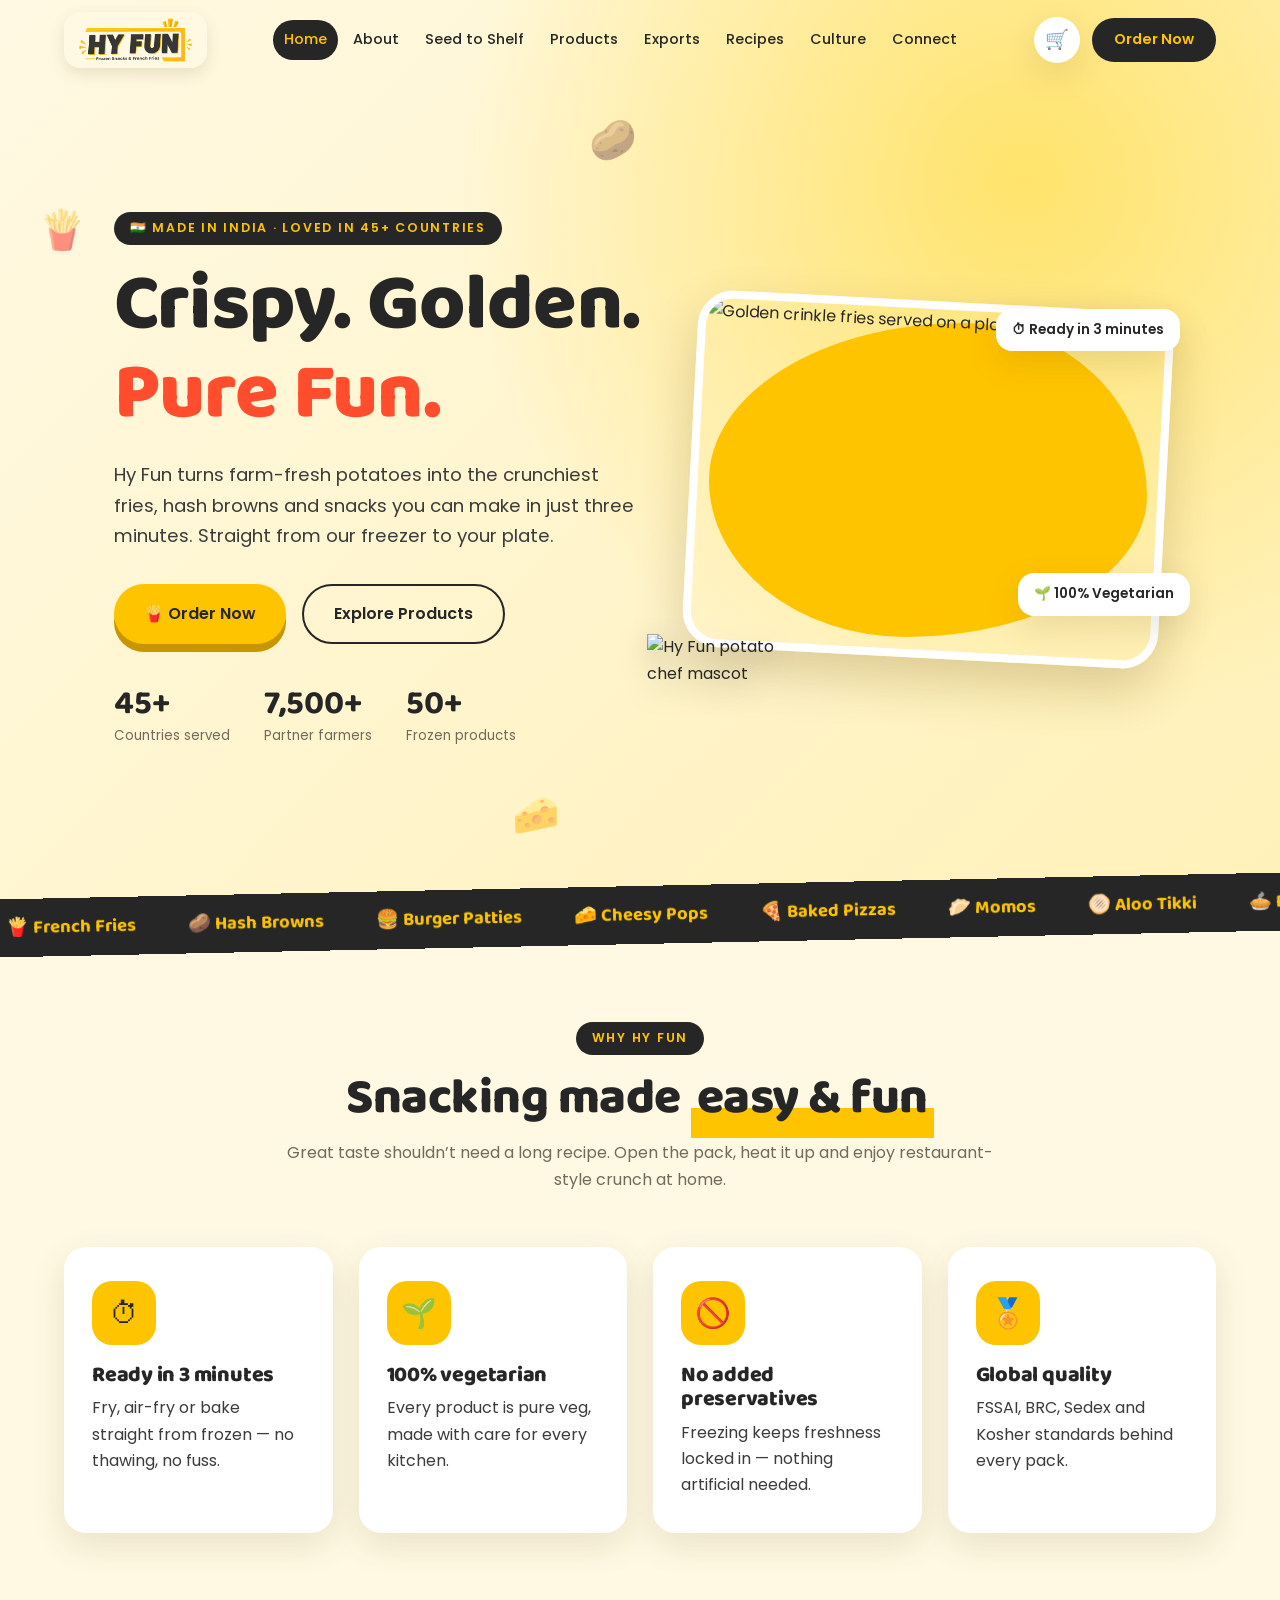
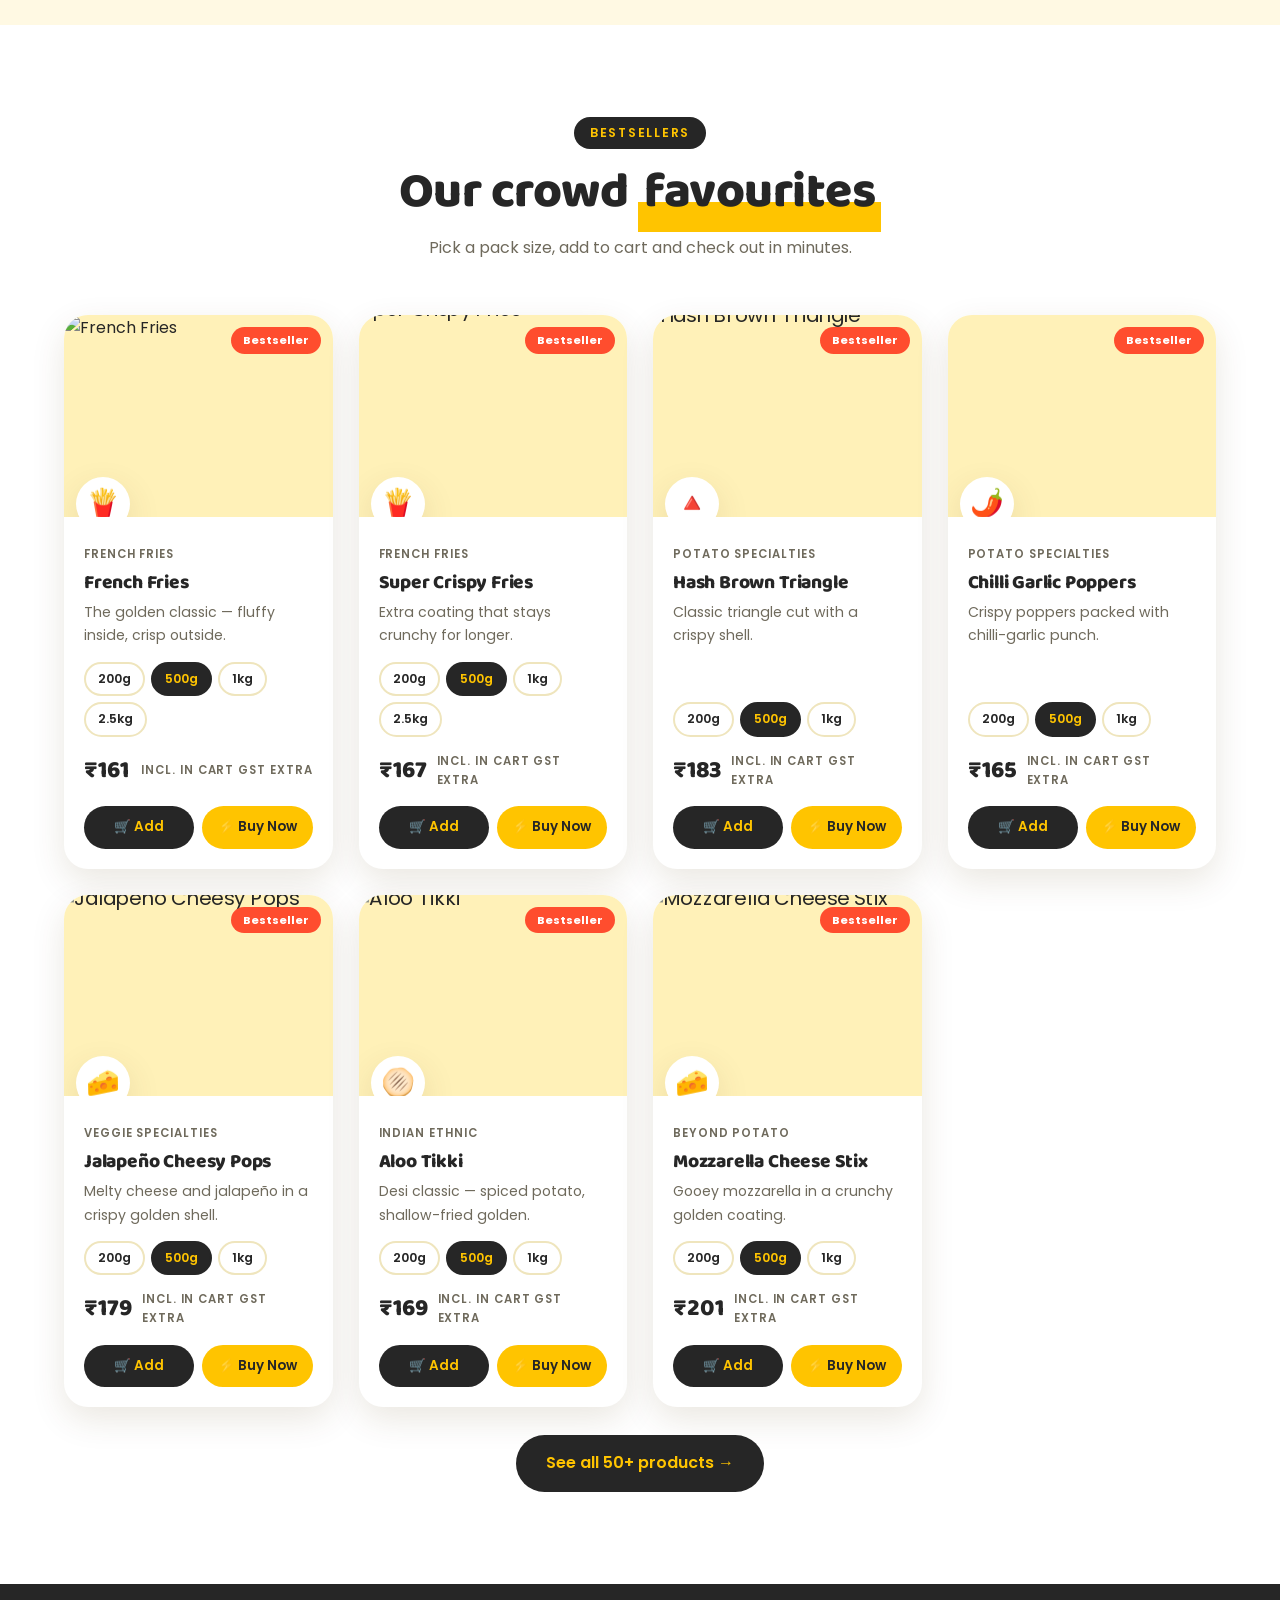
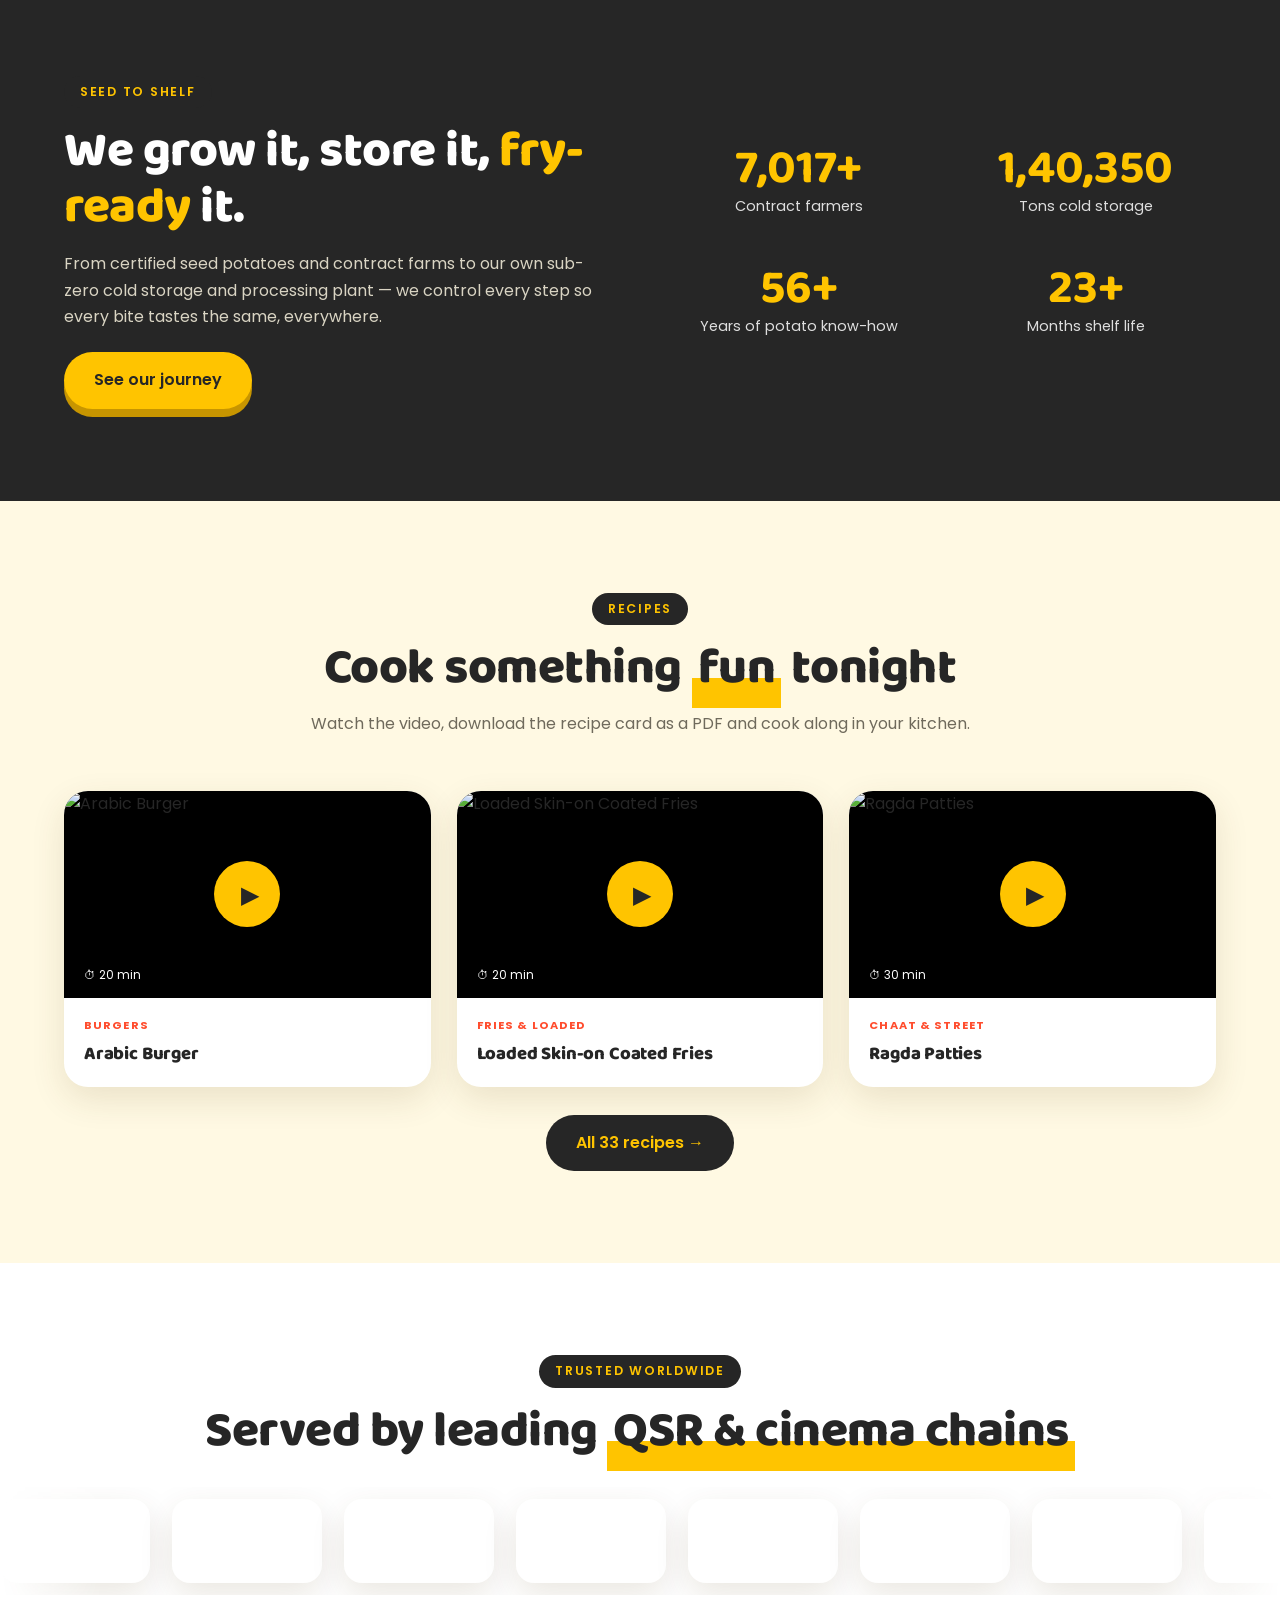
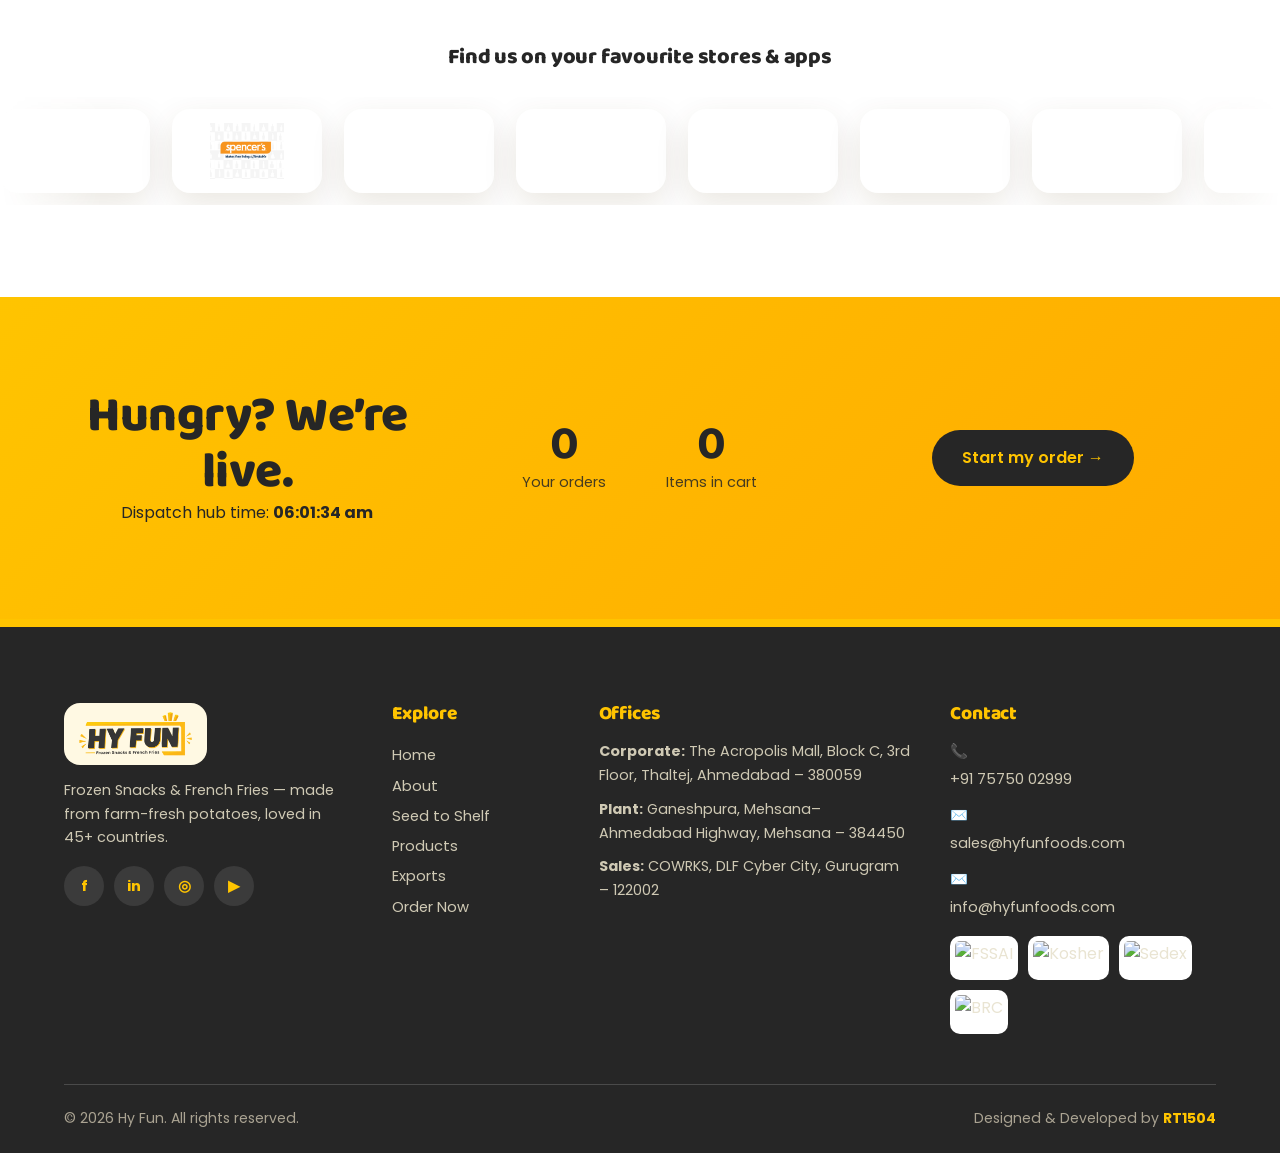
==== index.html @ 89502068 "V.2.2 commit" ====
<!DOCTYPE html>
<html lang="en">
<head>
<meta charset="UTF-8">
<meta name="viewport" content="width=device-width, initial-scale=1.0">
<title>Home | Hy Fun – Frozen Snacks &amp; French Fries</title>
<meta name="description" content="Hy Fun makes crispy French fries, hash browns, patties and frozen snacks from farm-fresh potatoes — loved in 45+ countries.">
<meta name="theme-color" content="#FFC400">
<link rel="icon" type="image/png" href="assets/image/favicon.png">
<link rel="stylesheet" href="css/style.css">

</head>
<body class="loading">

<!-- Page loader (logo in centre) -->
<div id="loader" aria-label="Loading"><span class="ld-fry" style="left:8%;animation-delay:0s">🍟</span><span class="ld-fry" style="left:24%;animation-delay:0.7s">🥔</span><span class="ld-fry" style="left:41%;animation-delay:1.3s">🍟</span><span class="ld-fry" style="left:63%;animation-delay:0.3s">🥔</span><span class="ld-fry" style="left:80%;animation-delay:1s">🍟</span><span class="ld-fry" style="left:92%;animation-delay:1.7s">🥔</span><div class="ld-ring"></div><img class="ld-logo" src="assets/image/logo.png" alt="Hy Fun"><div class="ld-bar"><i></i></div><div class="ld-txt">Heating up the fryer…</div></div>
<div id="progress"></div>

<div id="site-header"></div>


<section class="hero"><span class="floaty" style="left:3%;top:22%">🍟</span><span class="floaty" style="left:46%;top:12%;animation-delay:-3s">🥔</span><span class="floaty" style="left:40%;bottom:6%;animation-delay:-5s">🧀</span>
<div class="wrap hero-grid"><div>
<span class="eyebrow">🇮🇳 Made in India · Loved in 45+ countries</span>
<h1>Crispy. Golden.<br><span>Pure Fun.</span></h1>
<p class="lead">Hy Fun turns farm-fresh potatoes into the crunchiest fries, hash browns and snacks you can make in just three minutes. Straight from our freezer to your plate.</p>
<div class="hero-btns"><a href="order.html" class="btn btn-y">🍟 Order Now</a><a href="products.html" class="btn btn-line">Explore Products</a></div>
<div class="hero-stats"><div><b data-count="45" data-suffix="+">0</b><small>Countries served</small></div><div><b data-count="7500" data-suffix="+">0</b><small>Partner farmers</small></div><div><b data-count="50" data-suffix="+">0</b><small>Frozen products</small></div></div></div>
<div class="hero-art"><div class="blob"></div><img class="main" src="assets/image/french_fries.png" alt="Golden crinkle fries served on a plate"><img class="mascot" src="assets/image/hyfun_potatoes.png" alt="Hy Fun potato chef mascot"><div class="chip c1">⏱ Ready in 3 minutes</div><div class="chip c2">🌱 100% Vegetarian</div></div></div></section>

<div class="ticker"><div><span>🍟 French Fries</span><span>🥔 Hash Browns</span><span>🍔 Burger Patties</span><span>🧀 Cheesy Pops</span><span>🍕 Baked Pizzas</span><span>🥟 Momos</span><span>🫓 Aloo Tikki</span><span>🥧 Fruit Pies</span><span>🍟 French Fries</span><span>🥔 Hash Browns</span><span>🍔 Burger Patties</span><span>🧀 Cheesy Pops</span><span>🍕 Baked Pizzas</span><span>🥟 Momos</span><span>🫓 Aloo Tikki</span><span>🥧 Fruit Pies</span></div></div>

<section><div class="wrap"><div class="sec-head reveal"><span class="eyebrow">Why Hy Fun</span><h2>Snacking made <span class="hl">easy &amp; fun</span></h2><p>Great taste shouldn’t need a long recipe. Open the pack, heat it up and enjoy restaurant-style crunch at home.</p></div>
<div class="grid g4"><div class="card reveal d1"><div class="ico">⏱</div><h3>Ready in 3 minutes</h3><p>Fry, air-fry or bake straight from frozen — no thawing, no fuss.</p></div><div class="card reveal d2"><div class="ico">🌱</div><h3>100% vegetarian</h3><p>Every product is pure veg, made with care for every kitchen.</p></div><div class="card reveal d3"><div class="ico">🚫</div><h3>No added preservatives</h3><p>Freezing keeps freshness locked in — nothing artificial needed.</p></div><div class="card reveal d4"><div class="ico">🏅</div><h3>Global quality</h3><p>FSSAI, BRC, Sedex and Kosher standards behind every pack.</p></div></div></div></section>

<section class="bg-w"><div class="wrap"><div class="sec-head reveal"><span class="eyebrow">Bestsellers</span><h2>Our crowd <span class="hl">favourites</span></h2><p>Pick a pack size, add to cart and check out in minutes.</p></div>
<div class="pgrid" id="featured"></div><div class="center mt"><a href="products.html" class="btn btn-dark">See all 50+ products →</a></div></div></section>

<section class="bg-ink"><div class="wrap"><div class="split"><div class="reveal l"><span class="eyebrow">Seed to Shelf</span><h2>We grow it, store it, <span style="color:var(--y)">fry-ready</span> it.</h2><p style="margin:16px 0 22px">From certified seed potatoes and contract farms to our own sub-zero cold storage and processing plant — we control every step so every bite tastes the same, everywhere.</p><a href="seedtoshelf.html" class="btn btn-y">See our journey</a></div>
<div class="grid g2 reveal r"><div class="stat"><b data-count="7500" data-suffix="+">0</b><span>Contract farmers</span></div><div class="stat"><b data-count="150000">0</b><span>Tons cold storage</span></div><div class="stat"><b data-count="60" data-suffix="+">0</b><span>Years of potato know-how</span></div><div class="stat"><b data-count="25" data-suffix="+">0</b><span>Months shelf life</span></div></div></div></div></section>

<section><div class="wrap"><div class="sec-head reveal"><span class="eyebrow">Recipes</span><h2>Cook something <span class="hl">fun</span> tonight</h2><p>Watch the video, download the recipe card as a PDF and cook along in your kitchen.</p></div><div class="vgrid" id="rteaser"></div><div class="center mt"><a href="Recipes.html" class="btn btn-dark">All 33 recipes →</a></div></div></section>

<section class="bg-w"><div class="wrap center"><span class="eyebrow">Trusted worldwide</span><h2>Served by leading <span class="hl">QSR &amp; cinema chains</span></h2></div><div class="marquee mt" id="mq1"></div>
<div class="wrap center" style="margin-top:50px"><h3>Find us on your favourite stores &amp; apps</h3></div><div class="marquee mt" id="mq2"></div></section>

<section class="bg-y"><div class="wrap"><div class="grid g3 center" style="align-items:center"><div><h2>Hungry? We’re live.</h2><p style="color:var(--ink)">Dispatch hub time: <b id="hubClock">--:--</b></p></div><div style="display:flex;gap:40px;justify-content:center"><div class="stat"><b id="liveOrders" style="color:var(--ink)">0</b><span>Your orders</span></div><div class="stat"><b id="liveCart" style="color:var(--ink)">0</b><span>Items in cart</span></div></div><div><a href="order.html" class="btn btn-dark">Start my order →</a></div></div></div></section>


<div id="site-footer"></div>

<script src="js/data.js"></script>
<script src="js/logo.js"></script>
<script src="js/main.js"></script>
<script src="js/shop.js"></script>
<script src="js/home.js"></script>
</body>
</html>
---- css/style.css ----
/* ============================================================
   HY FUN — design system  (yellow • charcoal • tomato • cream)
   ============================================================ */
@import url('https://fonts.googleapis.com/css2?family=Baloo+2:wght@500;600;700;800&family=Poppins:wght@400;500;600;700&display=swap');
:root{--y:#FFC400;--y2:#FFAA00;--ink:#262626;--ink2:#3b3b3b;--cream:#FFF9E3;--cream2:#FFF1B8;--red:#FF4D2E;--green:#1FA971;--blue:#2F7DF6;--mute:#6f6a5c;--line:#efe5bd;--card:#fff;--r:22px;--sh:0 12px 34px rgba(80,55,0,.12);--sh2:0 22px 50px rgba(80,55,0,.2)}
*{box-sizing:border-box;margin:0;padding:0}
html{scroll-behavior:smooth}
body{font-family:'Poppins',sans-serif;color:var(--ink);background:var(--cream);line-height:1.65;overflow-x:hidden}
body.loading{overflow:hidden}
img{max-width:100%;display:block}a{color:inherit;text-decoration:none}button{font:inherit;cursor:pointer;border:0;background:none;color:inherit}
h1,h2,h3,h4{font-family:'Baloo 2',sans-serif;line-height:1.12;font-weight:800;letter-spacing:-.01em}
h1{font-size:clamp(2.6rem,6.2vw,5rem)}h2{font-size:clamp(2rem,4vw,3.1rem)}h3{font-size:1.35rem}
p{color:var(--ink2)}
.wrap{max-width:1200px;margin:0 auto;padding:0 24px}
section{padding:92px 0;position:relative}
.sec-head{text-align:center;max-width:720px;margin:0 auto 54px}
.sec-head p{margin-top:14px;color:var(--mute)}
.eyebrow{display:inline-block;background:var(--ink);color:var(--y);font-weight:600;font-size:.78rem;letter-spacing:.14em;text-transform:uppercase;padding:6px 16px;border-radius:50px;margin-bottom:16px}
.hl{background:linear-gradient(transparent 62%,var(--y) 62%);padding:0 6px}
.bg-y{background:linear-gradient(135deg,var(--y),var(--y2))}.bg-ink{background:var(--ink);color:#fff}.bg-ink p{color:#d9d4c3}.bg-w{background:#fff}
.grid{display:grid;gap:26px}.g2{grid-template-columns:repeat(2,1fr)}.g3{grid-template-columns:repeat(3,1fr)}.g4{grid-template-columns:repeat(4,1fr)}
.center{text-align:center}.mt{margin-top:28px}

/* ---------- loader ---------- */
#loader{position:fixed;inset:0;z-index:9999;background:radial-gradient(circle at 50% 40%,#fff6c9,var(--y));display:flex;flex-direction:column;align-items:center;justify-content:center;gap:26px;transition:opacity .6s,transform .7s cubic-bezier(.7,0,.2,1)}
#loader.done{opacity:0;transform:scale(1.15);pointer-events:none}
#loader.quick{animation:fadeIn .25s}@keyframes fadeIn{from{opacity:0}}
.ld-logo{width:min(320px,70vw);animation:bob 1.6s ease-in-out infinite;filter:drop-shadow(0 14px 18px rgba(0,0,0,.18))}
.ld-ring{position:absolute;width:min(430px,86vw);aspect-ratio:1;border-radius:50%;border:3px dashed rgba(38,38,38,.35);animation:spin 9s linear infinite}
.ld-bar{width:min(260px,60vw);height:10px;border-radius:20px;background:rgba(38,38,38,.15);overflow:hidden}
.ld-bar i{display:block;height:100%;width:0;background:var(--ink);border-radius:20px;animation:load 1.1s ease-out forwards}
.ld-txt{font-family:'Baloo 2','Poppins',sans-serif;font-weight:700;letter-spacing:.2em;font-size:.8rem;text-transform:uppercase;color:var(--ink)}
.ld-fry{position:absolute;font-size:2rem;animation:fall 2.4s linear infinite}
@keyframes load{to{width:100%}}@keyframes spin{to{transform:rotate(360deg)}}@keyframes bob{50%{transform:translateY(-14px) rotate(-2deg)}}
@keyframes fall{from{transform:translateY(-120px) rotate(0);opacity:0}15%{opacity:1}to{transform:translateY(105vh) rotate(360deg);opacity:1}}
#progress{position:fixed;top:0;left:0;height:4px;background:var(--red);z-index:1100;width:0}

/* ---------- nav ---------- */
.nav{position:fixed;top:0;left:0;right:0;z-index:1000;padding:12px 0;transition:.3s}
.nav.scrolled{background:rgba(255,249,227,.94);backdrop-filter:blur(12px);box-shadow:0 6px 24px rgba(80,55,0,.12);padding:6px 0}
.nav-in{display:flex;align-items:center;justify-content:space-between;gap:20px}
.brand{background:var(--cream);border-radius:16px;padding:5px 14px;box-shadow:0 6px 16px rgba(80,55,0,.12);display:block}.brand img{height:46px;width:auto;transition:.3s}.nav.scrolled .brand img{height:38px}.nav.scrolled .brand{box-shadow:none;padding:3px 10px}
.links{display:flex;gap:4px;align-items:center}
.links a{font-weight:500;font-size:.9rem;white-space:nowrap;padding:8px 11px;border-radius:50px;transition:.25s}
.links a:hover{background:var(--cream2)}.links a.active{background:var(--ink);color:var(--y)}
.nav-actions{display:flex;align-items:center;gap:12px}
.cart-btn{position:relative;width:46px;height:46px;border-radius:50%;background:#fff;display:grid;place-items:center;box-shadow:var(--sh);font-size:1.2rem}
.cart-btn b{position:absolute;top:-4px;right:-4px;min-width:21px;height:21px;border-radius:20px;background:var(--red);color:#fff;font-size:.7rem;display:none;place-items:center;padding:0 5px}
.cart-btn b.on{display:grid}.pop{animation:pop .4s}@keyframes pop{50%{transform:scale(1.5)}}
.burger{display:none;width:46px;height:46px;border-radius:50%;background:var(--ink);flex-direction:column;gap:5px;align-items:center;justify-content:center}
.burger i{width:20px;height:2.5px;background:var(--y);border-radius:3px;transition:.3s}.burger.open i:nth-child(1){transform:translateY(7.5px) rotate(45deg)}.burger.open i:nth-child(2){opacity:0}.burger.open i:nth-child(3){transform:translateY(-7.5px) rotate(-45deg)}
.links .m-only{display:none}

/* ---------- buttons ---------- */
.btn{display:inline-flex;align-items:center;justify-content:center;gap:8px;font-weight:600;padding:15px 30px;border-radius:50px;transition:.3s;position:relative;overflow:hidden;white-space:nowrap}
.btn-sm{padding:10px 22px;font-size:.9rem}
.btn-y{background:var(--y);color:var(--ink);box-shadow:0 8px 0 #c79500}.btn-y:hover{transform:translateY(4px);box-shadow:0 4px 0 #c79500}
.btn-dark{background:var(--ink);color:var(--y)}.btn-dark:hover{background:#000;transform:translateY(-3px);box-shadow:0 10px 22px rgba(0,0,0,.25)}
.btn-red{background:var(--red);color:#fff}.btn-red:hover{transform:translateY(-3px);box-shadow:0 10px 22px rgba(255,77,46,.4)}
.btn-line{border:2px solid var(--ink)}.btn-line:hover{background:var(--ink);color:var(--y)}
.btn[disabled]{opacity:.5;pointer-events:none}.btn-block{width:100%}

/* ---------- hero ---------- */
.hero{min-height:100vh;padding:150px 0 90px;background:radial-gradient(circle at 80% 20%,#ffe36b,transparent 45%),linear-gradient(135deg,var(--cream),var(--cream2));overflow:hidden;display:flex;align-items:center}
.hero-grid{display:grid;grid-template-columns:1.05fr .95fr;gap:50px;align-items:center}
.hero h1 span{color:var(--red);display:inline-block}
.hero p.lead{font-size:1.15rem;margin:22px 0 32px;max-width:520px}
.hero-btns{display:flex;gap:16px;flex-wrap:wrap}
.hero-stats{display:flex;gap:34px;margin-top:44px;flex-wrap:wrap}.hero-stats b{font-family:'Baloo 2','Poppins',sans-serif;font-size:2.1rem;display:block;line-height:1}.hero-stats small{color:var(--mute)}
.hero-art{position:relative}
.hero-art .blob{position:absolute;inset:6% 4%;background:var(--y);border-radius:58% 42% 55% 45%/50% 55% 45% 50%;animation:morph 9s ease-in-out infinite}
.hero-art img.main{position:relative;border-radius:36px;box-shadow:var(--sh2);transform:rotate(3deg);animation:float 6s ease-in-out infinite;aspect-ratio:4/3;object-fit:cover;width:100%;border:8px solid #fff}
.mascot{position:absolute;width:30%;left:-9%;bottom:-8%;animation:bob 3.2s ease-in-out infinite;filter:drop-shadow(0 10px 14px rgba(0,0,0,.25))}
.chip{position:absolute;background:#fff;border-radius:16px;padding:10px 16px;font-weight:600;font-size:.85rem;box-shadow:var(--sh);animation:float 5s ease-in-out infinite}
.chip.c1{top:2%;right:-3%}.chip.c2{bottom:12%;right:-5%;animation-delay:-2s}
.floaty{position:absolute;font-size:2.4rem;opacity:.5;animation:float 7s ease-in-out infinite;pointer-events:none;user-select:none}
@keyframes float{50%{transform:translateY(-16px) rotate(2deg)}}@keyframes morph{50%{border-radius:42% 58% 45% 55%/55% 45% 55% 45%}}
.page-hero{padding:170px 0 80px;text-align:center;background:linear-gradient(135deg,var(--y),var(--y2));overflow:hidden}
.page-hero p{max-width:640px;margin:16px auto 0;color:var(--ink)}
.crumbs{font-size:.85rem;margin-bottom:12px;font-weight:500}.crumbs a{text-decoration:underline}
.wave{position:absolute;left:0;right:0;bottom:-1px;line-height:0}.wave svg{width:100%;height:50px}

/* ---------- cards ---------- */
.card{background:var(--card);border-radius:var(--r);padding:34px 28px;box-shadow:var(--sh);transition:.35s;position:relative;overflow:hidden}
.card:hover{box-shadow:var(--sh2);transform:translateY(-6px)}
.ico{width:64px;height:64px;border-radius:20px;background:var(--y);display:grid;place-items:center;font-size:1.8rem;margin-bottom:18px;transition:.4s}.card:hover .ico{transform:rotate(-10deg) scale(1.1)}
.card h3{margin-bottom:8px}
.split{display:grid;grid-template-columns:1fr 1fr;gap:56px;align-items:center}
.split img.photo{border-radius:30px;box-shadow:var(--sh2);width:100%;aspect-ratio:4/3;object-fit:cover;border:8px solid #fff}
.ticks{list-style:none;margin-top:18px}.ticks li{padding:7px 0 7px 36px;position:relative;font-weight:500}.ticks li:before{content:'✓';position:absolute;left:0;top:7px;width:24px;height:24px;border-radius:50%;background:var(--y);display:grid;place-items:center;font-size:.8rem;font-weight:700}
.stat{text-align:center;padding:10px}.stat b{font-family:'Baloo 2','Poppins',sans-serif;font-size:3rem;display:block;color:var(--y);line-height:1}.stat span{font-size:.9rem;opacity:.85}
.timeline{position:relative;max-width:820px;margin:0 auto}.timeline:before{content:'';position:absolute;left:50%;top:0;bottom:0;width:4px;background:var(--y);transform:translateX(-50%);border-radius:4px}
.tl{width:50%;padding:0 44px 40px 0;position:relative;text-align:right}.tl:nth-child(even){margin-left:50%;padding:0 0 40px 44px;text-align:left}
.tl:before{content:'';position:absolute;right:-11px;top:6px;width:22px;height:22px;border-radius:50%;background:var(--red);border:5px solid var(--cream)}.tl:nth-child(even):before{left:-11px;right:auto}
.tl b{font-family:'Baloo 2','Poppins',sans-serif;font-size:1.6rem;color:var(--red)}
.steps-flow{counter-reset:s}.steps-flow .card{padding-top:50px}.steps-flow .card:before{counter-increment:s;content:counter(s);position:absolute;top:-6px;left:22px;background:var(--ink);color:var(--y);font-family:'Baloo 2','Poppins',sans-serif;font-weight:800;width:44px;height:52px;display:grid;place-items:center;border-radius:0 0 14px 14px}

/* ---------- marquee ---------- */
.marquee{overflow:hidden;padding:12px 0;mask-image:linear-gradient(90deg,transparent,#000 8%,#000 92%,transparent)}
.mq-track{display:flex;gap:22px;width:max-content;animation:mq 38s linear infinite}.marquee:hover .mq-track{animation-play-state:paused}
.mq-track div{background:#fff;border-radius:18px;height:84px;width:150px;display:grid;place-items:center;padding:14px;box-shadow:var(--sh);flex:none}.mq-track img{max-height:56px;width:auto;object-fit:contain}
@keyframes mq{to{transform:translateX(-50%)}}
.ticker{background:var(--ink);color:var(--y);overflow:hidden;white-space:nowrap;padding:14px 0;font-family:'Baloo 2','Poppins',sans-serif;font-weight:700;font-size:1.15rem;transform:rotate(-1.2deg);margin:-14px -20px;position:relative;z-index:2}
.ticker div{display:inline-block;animation:mq 30s linear infinite;padding-left:0}.ticker span{margin:0 26px}

/* ---------- products ---------- */
.toolbar{display:flex;gap:14px;flex-wrap:wrap;background:#fff;padding:18px;border-radius:26px;box-shadow:var(--sh);margin-bottom:34px;align-items:center;position:sticky;top:76px;z-index:20}
.field{display:flex;flex-direction:column;gap:5px;flex:1;min-width:170px}.field label{font-size:.72rem;font-weight:600;text-transform:uppercase;letter-spacing:.08em;color:var(--mute);padding-left:6px}
select,input,textarea{font:inherit;color:var(--ink);padding:13px 18px;border-radius:14px;border:2px solid var(--line);background:var(--cream);outline:0;transition:.25s;width:100%}
select{appearance:none;cursor:pointer;background-image:url("data:image/svg+xml,%3Csvg xmlns='http://www.w3.org/2000/svg' width='14' height='9'%3E%3Cpath d='M1 1l6 6 6-6' stroke='%23262626' stroke-width='2' fill='none'/%3E%3C/svg%3E");background-repeat:no-repeat;background-position:right 16px center;padding-right:42px}
select:focus,input:focus,textarea:focus{border-color:var(--y2);background:#fff;box-shadow:0 0 0 4px rgba(255,196,0,.25)}
.count{font-weight:600;color:var(--mute);padding:0 8px;white-space:nowrap}
.pgrid{display:grid;grid-template-columns:repeat(auto-fill,minmax(250px,1fr));gap:26px}
.pcard{background:#fff;border-radius:24px;overflow:hidden;box-shadow:var(--sh);transition:.35s;display:flex;flex-direction:column;animation:rise .5s both}
.pcard:hover{transform:translateY(-8px);box-shadow:var(--sh2)}
@keyframes rise{from{opacity:0;transform:translateY(24px)}}
.pimg{position:relative;aspect-ratio:4/3;overflow:hidden;background:var(--cream2)}
.pimg img{width:100%;height:100%;object-fit:cover;transition:.6s;transform:scale(var(--z,1))}.pcard:hover .pimg img{transform:scale(calc(var(--z,1) * 1.12))}
.pimg .em{position:absolute;left:12px;bottom:-14px;width:54px;height:54px;border-radius:50%;background:#fff;display:grid;place-items:center;font-size:1.7rem;box-shadow:var(--sh);z-index:2}
.tag{position:absolute;top:12px;right:12px;background:var(--red);color:#fff;font-size:.7rem;font-weight:700;padding:4px 12px;border-radius:30px;z-index:2}
.pbody{padding:28px 20px 20px;display:flex;flex-direction:column;gap:8px;flex:1}
.pbody small{color:var(--mute);font-weight:600;font-size:.72rem;text-transform:uppercase;letter-spacing:.08em}.pbody h3{font-size:1.2rem}.pbody p{font-size:.88rem;color:var(--mute);flex:1}
.sizes{display:flex;gap:6px;flex-wrap:wrap;margin:6px 0}.sizes button{font-size:.78rem;font-weight:600;padding:5px 12px;border-radius:30px;border:2px solid var(--line);transition:.2s}.sizes button:hover{border-color:var(--y2)}.sizes button.on{background:var(--ink);color:var(--y);border-color:var(--ink)}
.prow{display:flex;align-items:center;justify-content:space-between;gap:10px}.price{font-family:'Baloo 2','Poppins',sans-serif;font-size:1.5rem;font-weight:800}
.pbtns{display:grid;grid-template-columns:1fr 1fr;gap:8px;margin-top:8px}.pbtns .btn{padding:10px 8px;font-size:.84rem}
.empty{text-align:center;padding:70px 20px;color:var(--mute);grid-column:1/-1}.empty b{font-size:3rem;display:block}

/* ---------- map ---------- */
.map{height:560px;border-radius:30px;box-shadow:var(--sh2);border:8px solid #fff;overflow:hidden;z-index:1}
.map.sm{height:340px}
.pin{width:16px;height:16px;border-radius:50%;border:3px solid #fff;box-shadow:0 0 0 0 currentColor;animation:pulse 2s infinite}
@keyframes pulse{0%{box-shadow:0 0 0 0 rgba(255,77,46,.6)}100%{box-shadow:0 0 0 18px rgba(255,77,46,0)}}
.leaflet-popup-content{font-family:'Poppins';margin:12px 16px}.leaflet-popup-content b{font-family:'Baloo 2','Poppins',sans-serif;font-size:1.1rem}
.region-chips{display:flex;flex-wrap:wrap;gap:8px;justify-content:center;margin-bottom:26px}.region-chips button{background:#fff;padding:8px 18px;border-radius:30px;font-weight:600;font-size:.85rem;box-shadow:var(--sh);transition:.2s;display:flex;gap:8px;align-items:center}.region-chips button i{width:10px;height:10px;border-radius:50%}.region-chips button.on,.region-chips button:hover{background:var(--ink);color:var(--y)}
.country-list{display:flex;flex-wrap:wrap;gap:8px;margin-top:26px}.country-list span{background:#fff;border-radius:30px;padding:6px 16px;font-size:.85rem;font-weight:500;cursor:pointer;box-shadow:0 4px 10px rgba(80,55,0,.08);transition:.2s}.country-list span:hover{background:var(--y)}
.hub-ico{font-size:1.8rem;filter:drop-shadow(0 3px 3px rgba(0,0,0,.3))}
.rider{font-size:2.2rem;filter:drop-shadow(0 4px 4px rgba(0,0,0,.35));transition:transform .3s}.rider span{display:block;animation:ride .35s infinite alternate}@keyframes ride{to{transform:translateY(-3px) rotate(-3deg)}}

/* ---------- recipes ---------- */
.vgrid{display:grid;grid-template-columns:repeat(auto-fill,minmax(290px,1fr));gap:26px}
.vcard{background:#fff;border-radius:24px;overflow:hidden;box-shadow:var(--sh);transition:.35s;display:flex;flex-direction:column;animation:rise .5s both}.vcard:hover{transform:translateY(-8px);box-shadow:var(--sh2)}
.thumb{position:relative;aspect-ratio:16/9;overflow:hidden;cursor:pointer;background:#000}.thumb img{width:100%;height:100%;object-fit:cover;transition:.5s}.vcard:hover .thumb img{transform:scale(1.08);opacity:.85}
.play{position:absolute;inset:0;margin:auto;width:66px;height:66px;border-radius:50%;background:var(--y);display:grid;place-items:center;font-size:1.5rem;padding-left:5px;box-shadow:0 0 0 0 rgba(255,196,0,.7);animation:pulse2 2s infinite;transition:.3s}.vcard:hover .play{transform:scale(1.15)}
@keyframes pulse2{to{box-shadow:0 0 0 22px rgba(255,196,0,0)}}
.meta{position:absolute;left:10px;bottom:10px;display:flex;gap:6px}.meta span{background:rgba(0,0,0,.72);color:#fff;font-size:.72rem;padding:3px 10px;border-radius:20px}
.vbody{padding:18px 20px 22px;display:flex;flex-direction:column;gap:10px;flex:1}.vbody small{color:var(--red);font-weight:700;text-transform:uppercase;font-size:.7rem;letter-spacing:.1em}.vbody h3{font-size:1.15rem;flex:1}
.vbtns{display:grid;grid-template-columns:1fr 1fr;gap:8px}.vbtns .btn{padding:10px 8px;font-size:.84rem}
.modal{position:fixed;inset:0;z-index:2000;background:rgba(20,15,0,.82);backdrop-filter:blur(6px);display:none;align-items:center;justify-content:center;padding:20px}.modal.open{display:flex;animation:fadeIn .3s}
.mbox{background:#fff;border-radius:26px;width:min(1000px,100%);max-height:92vh;overflow:auto;position:relative;animation:zoom .4s}@keyframes zoom{from{transform:scale(.88);opacity:0}}
.mclose{position:absolute;top:12px;right:12px;z-index:3;width:42px;height:42px;border-radius:50%;background:var(--ink);color:var(--y);font-size:1.2rem}
.mvid{aspect-ratio:16/9;background:#000}.mvid iframe{width:100%;height:100%;border:0}
.mtext{display:grid;grid-template-columns:1fr 1.4fr;gap:30px;padding:28px}.mtext h4{margin-bottom:10px;color:var(--red);font-size:1.15rem}.mtext li{margin:0 0 8px 20px;font-size:.92rem}.mtext li::marker{color:var(--y2);font-weight:700}
.mhead{padding:24px 28px 0;display:flex;justify-content:space-between;gap:16px;flex-wrap:wrap;align-items:flex-end}

/* ---------- forms ---------- */
.form{display:grid;gap:16px}.form .row{display:grid;grid-template-columns:1fr 1fr;gap:16px}
.form-card{background:#fff;border-radius:28px;padding:36px;box-shadow:var(--sh)}
.note{padding:14px 18px;border-radius:14px;background:#e6f8ef;color:#126e49;font-weight:500;display:none}.note.show{display:block;animation:rise .4s}
.drop{border:3px dashed var(--y2);border-radius:20px;padding:30px;text-align:center;cursor:pointer;transition:.3s;background:var(--cream)}.drop:hover,.drop.over{background:var(--cream2);transform:scale(1.01)}
.acc{background:#fff;border-radius:18px;margin-bottom:12px;box-shadow:var(--sh);overflow:hidden}.acc-q{width:100%;text-align:left;padding:18px 24px;font-weight:600;display:flex;justify-content:space-between}.acc-q:after{content:'+';font-size:1.4rem;transition:.3s}.acc.open .acc-q:after{transform:rotate(45deg)}.acc-a{max-height:0;overflow:hidden;transition:.4s;padding:0 24px}.acc.open .acc-a{max-height:240px;padding-bottom:20px}

/* ---------- order flow ---------- */
.oflow{padding:130px 0 80px;min-height:100vh}
.stepper{display:flex;justify-content:space-between;max-width:900px;margin:0 auto 38px;position:relative;counter-reset:st}
.stepper:before{content:'';position:absolute;top:21px;left:6%;right:6%;height:4px;background:var(--line);border-radius:4px}
.stepper .sp{position:relative;display:flex;flex-direction:column;align-items:center;gap:6px;font-size:.78rem;font-weight:600;color:var(--mute);z-index:1;flex:1;text-align:center}
.stepper .sp i{width:44px;height:44px;border-radius:50%;background:#fff;border:3px solid var(--line);display:grid;place-items:center;font-style:normal;transition:.4s;font-size:1.1rem}
.stepper .sp.on{color:var(--ink)}.stepper .sp.on i{background:var(--y);border-color:var(--ink);transform:scale(1.15)}.stepper .sp.ok i{background:var(--green);border-color:var(--green);color:#fff}
.view{display:none}.view.show{display:block;animation:rise .5s}
.start{text-align:center;max-width:680px;margin:30px auto;background:#fff;padding:54px 34px;border-radius:34px;box-shadow:var(--sh2)}
.start .big{font-size:4.4rem;animation:bob 2.5s infinite}
.auth{max-width:470px;margin:0 auto;background:#fff;padding:36px;border-radius:30px;box-shadow:var(--sh2)}
.tabs{display:grid;grid-template-columns:1fr 1fr;background:var(--cream);border-radius:50px;padding:5px;margin-bottom:24px}.tabs button{padding:11px;border-radius:50px;font-weight:600;transition:.3s}.tabs button.on{background:var(--ink);color:var(--y)}
.err{color:var(--red);font-size:.85rem;font-weight:500;min-height:1.2em}
.menu-top{display:flex;justify-content:space-between;align-items:center;margin-bottom:20px;flex-wrap:wrap;gap:12px}
.fab{position:fixed;right:22px;bottom:90px;z-index:900;background:var(--ink);color:var(--y);border-radius:50px;padding:14px 24px;font-weight:600;box-shadow:var(--sh2);display:none;align-items:center;gap:10px;animation:rise .4s}.fab.on{display:flex}
.cols{display:grid;grid-template-columns:1.6fr 1fr;gap:30px;align-items:start}
.box{background:#fff;border-radius:26px;padding:28px;box-shadow:var(--sh)}.box h3{margin-bottom:16px}
.crow{display:grid;grid-template-columns:70px 1fr auto;gap:14px;align-items:center;padding:14px 0;border-bottom:1px dashed var(--line)}.crow:last-child{border:0}
.crow img{width:70px;height:70px;border-radius:16px;object-fit:cover}.crow small{color:var(--mute)}
.qty{display:inline-flex;align-items:center;background:var(--cream);border-radius:30px;margin-top:6px}.qty button{width:34px;height:34px;font-weight:700;font-size:1.1rem}.qty span{min-width:26px;text-align:center;font-weight:600}
.rm{color:var(--red);font-size:.8rem;font-weight:600;display:block;margin-top:6px;margin-left:auto}
.sum{display:flex;justify-content:space-between;padding:7px 0}.sum.total{border-top:2px solid var(--ink);margin-top:8px;padding-top:14px;font-family:'Baloo 2','Poppins',sans-serif;font-size:1.45rem;font-weight:800}.sum.disc{color:var(--green);font-weight:600}
.coupon{display:flex;gap:8px;margin:14px 0 6px}.coupon input{text-transform:uppercase}
.cp-list{display:flex;flex-wrap:wrap;gap:6px;margin-top:8px}.cp-list button{font-size:.72rem;font-weight:600;border:2px dashed var(--y2);padding:3px 10px;border-radius:8px;background:var(--cream)}.cp-list button:hover{background:var(--y)}
.pay-opts{display:grid;grid-template-columns:repeat(3,1fr);gap:12px;margin-bottom:22px}.pay-opts label{border:3px solid var(--line);border-radius:20px;padding:18px 8px;text-align:center;cursor:pointer;font-weight:600;transition:.25s;display:block}.pay-opts label b{font-size:1.8rem;display:block}.pay-opts input{display:none}.pay-opts label:has(input:checked){border-color:var(--ink);background:var(--y);transform:translateY(-3px)}
.qrbox{text-align:center;padding:18px;background:var(--cream);border-radius:22px}.qrbox #qr{display:inline-block;padding:14px;background:#fff;border-radius:18px;box-shadow:var(--sh);margin:12px 0}.qrbox #qr img{margin:auto}
.timer{font-family:'Baloo 2','Poppins',sans-serif;font-weight:800;color:var(--red)}
.success{text-align:center;max-width:620px;margin:0 auto 34px;background:#fff;border-radius:30px;padding:36px;box-shadow:var(--sh2)}.success .check{width:84px;height:84px;border-radius:50%;background:var(--green);color:#fff;font-size:2.6rem;display:grid;place-items:center;margin:0 auto 14px;animation:pop .6s}
.onum{display:inline-block;background:var(--ink);color:var(--y);font-family:'Baloo 2','Poppins',sans-serif;font-weight:700;font-size:1.3rem;padding:6px 22px;border-radius:50px;margin:10px 0}
.bill{background:#fff;max-width:760px;margin:0 auto;border-radius:20px;padding:40px;box-shadow:var(--sh2);border-top:10px solid var(--y)}
.bill-h{display:flex;justify-content:space-between;align-items:flex-start;gap:20px;margin-bottom:24px;border-bottom:2px solid var(--ink);padding-bottom:18px}.bill-h img{height:60px}.bill-h div:first-child h2{font-size:2rem}
.bill table{width:100%;border-collapse:collapse;margin:18px 0;font-size:.92rem}.bill th{background:var(--ink);color:var(--y);text-align:left;padding:10px 12px}.bill td{padding:10px 12px;border-bottom:1px solid var(--line)}.bill .r{text-align:right}
.bill-info{display:grid;grid-template-columns:1fr 1fr;gap:18px;font-size:.92rem}.bill-info b{display:block;font-family:'Baloo 2','Poppins',sans-serif;color:var(--red)}
.sign{margin-top:44px;display:flex;justify-content:space-between;align-items:flex-end;gap:20px}.sign .sg{font-family:'Brush Script MT','Segoe Script',cursive;font-size:1.9rem;border-bottom:2px solid var(--ink);padding:0 30px}
.actions{display:flex;gap:12px;justify-content:center;flex-wrap:wrap;margin-top:28px}
.track-grid{display:grid;grid-template-columns:1fr 1.5fr;gap:26px;align-items:start}
.tsteps{list-style:none;position:relative;padding-left:14px}.tsteps li{position:relative;padding:0 0 26px 46px;color:var(--mute);transition:.4s}.tsteps li:before{content:'';position:absolute;left:14px;top:30px;bottom:-4px;width:3px;background:var(--line)}.tsteps li:last-child:before{display:none}
.tsteps li i{position:absolute;left:0;top:0;width:32px;height:32px;border-radius:50%;background:#fff;border:3px solid var(--line);display:grid;place-items:center;font-style:normal;font-size:.9rem}
.tsteps li.ok{color:var(--ink)}.tsteps li.ok i{background:var(--green);border-color:var(--green);color:#fff}.tsteps li.ok:before{background:var(--green)}.tsteps li.cur i{background:var(--y);border-color:var(--ink);animation:pulse2 1.6s infinite}.tsteps li.cur{color:var(--ink);font-weight:600}.tsteps small{display:block;font-weight:400;color:var(--mute)}
.eta{background:var(--ink);color:#fff;border-radius:20px;padding:18px 22px;display:flex;justify-content:space-between;align-items:center;margin-bottom:18px}.eta b{font-family:'Baloo 2','Poppins',sans-serif;color:var(--y);font-size:1.8rem;line-height:1}
.pbar{height:10px;background:var(--line);border-radius:10px;overflow:hidden;margin:6px 0 18px}.pbar i{display:block;height:100%;width:0;background:linear-gradient(90deg,var(--y),var(--red));transition:width .6s;border-radius:10px}
.myorders{display:flex;flex-direction:column;gap:10px}.mo{display:flex;justify-content:space-between;gap:12px;align-items:center;background:var(--cream);padding:12px 16px;border-radius:14px;font-size:.88rem;flex-wrap:wrap}
.confetti{position:fixed;top:-20px;font-size:1.6rem;z-index:3000;pointer-events:none;animation:fall 3s linear forwards}

/* ---------- footer ---------- */
.footer{background:var(--ink);color:#e9e4d2;padding:76px 0 0;border-top:8px solid var(--y)}
.f-grid{display:grid;grid-template-columns:1.2fr .7fr 1.3fr 1.1fr;gap:38px}
.f-logo{height:62px;width:auto;margin-bottom:14px;background:var(--cream);padding:8px 14px;border-radius:16px}
.footer h4{color:var(--y);margin-bottom:16px;font-size:1.2rem}.footer p{color:#cfc9b4;font-size:.9rem;margin-bottom:10px}.footer a{display:block;color:#cfc9b4;padding:3px 0;transition:.2s;font-size:.92rem}.footer a:hover{color:var(--y);transform:translateX(4px)}
.socials{display:flex;gap:10px;margin-top:16px}.socials a{width:40px;height:40px;border-radius:50%;background:#3b3b3b;display:grid;place-items:center;color:var(--y);font-weight:700;padding:0}.socials a:hover{background:var(--y);color:var(--ink);transform:translateY(-4px)}
.certs{display:flex;gap:10px;margin-top:14px;flex-wrap:wrap}.certs img{height:44px;width:auto;background:#fff;border-radius:10px;padding:5px;object-fit:contain}
.f-bottom{display:flex;justify-content:space-between;flex-wrap:wrap;gap:10px;margin-top:50px;padding:22px 0;border-top:1px solid #4a4a4a;font-size:.88rem;color:#aaa392}.f-bottom b{color:var(--y)}
.to-top{position:fixed;right:22px;bottom:22px;width:50px;height:50px;border-radius:50%;background:var(--y);font-size:1.3rem;font-weight:700;box-shadow:var(--sh2);opacity:0;transform:translateY(20px);pointer-events:none;transition:.3s;z-index:900}.to-top.show{opacity:1;transform:none;pointer-events:auto}
#toasts{position:fixed;top:92px;right:20px;z-index:3500;display:flex;flex-direction:column;gap:10px}.toast{background:var(--ink);color:#fff;padding:13px 20px;border-radius:14px;box-shadow:var(--sh2);display:flex;gap:10px;animation:slideIn .4s;font-size:.9rem}.toast.out{opacity:0;transform:translateX(30px);transition:.4s}@keyframes slideIn{from{transform:translateX(60px);opacity:0}}
.reveal{opacity:0;transform:translateY(34px);transition:opacity .8s,transform .8s}.reveal.in{opacity:1;transform:none}.reveal.l{transform:translateX(-50px)}.reveal.r{transform:translateX(50px)}.reveal.l.in,.reveal.r.in{transform:none}
.d1{transition-delay:.1s}.d2{transition-delay:.2s}.d3{transition-delay:.3s}.d4{transition-delay:.4s}

/* ---------- responsive ---------- */
@media(max-width:1020px){.g4{grid-template-columns:repeat(2,1fr)}.g3{grid-template-columns:repeat(2,1fr)}.f-grid{grid-template-columns:1fr 1fr}.cols,.track-grid{grid-template-columns:1fr}.mtext{grid-template-columns:1fr}
.burger{display:flex}.d-only{display:none}.links .m-only{display:inline-flex;margin-top:10px}
.links{position:fixed;top:0;right:-100%;width:min(340px,86vw);height:100vh;background:var(--cream);flex-direction:column;align-items:stretch;padding:100px 24px 24px;box-shadow:-20px 0 50px rgba(0,0,0,.2);transition:.4s;gap:6px}.links.open{right:0}.links a{font-size:1.05rem;padding:12px 18px}.burger{z-index:1200;position:relative}}
@media(max-width:780px){section{padding:64px 0}.hero{padding:130px 0 60px}.hero-grid,.split,.g2,.g3,.form .row,.bill-info{grid-template-columns:1fr}.hero-art{max-width:480px;margin:10px auto 0}.pay-opts{grid-template-columns:1fr}.mascot{left:-3%}.chip.c1{right:0}.chip.c2{right:0}
.timeline:before{left:12px}.tl,.tl:nth-child(even){width:100%;margin-left:0;padding:0 0 32px 44px;text-align:left}.tl:before,.tl:nth-child(even):before{left:1px;right:auto}
.toolbar{position:static}.g4{grid-template-columns:1fr}.stepper .sp span{display:none}.bill{padding:22px}.crow{grid-template-columns:56px 1fr}.crow>div:last-child{grid-column:1/-1;display:flex;justify-content:space-between;align-items:center}.crow img{width:56px;height:56px}.f-grid{grid-template-columns:1fr}.map{height:400px}}
@media print{body *{visibility:hidden}.bill,.bill *{visibility:visible}.bill{position:absolute;left:0;top:0;width:100%;box-shadow:none}}
@media(prefers-reduced-motion:reduce){*{animation-duration:.01ms!important;transition-duration:.01ms!important}}
.flow{animation:dash 1s linear infinite}@keyframes dash{to{stroke-dashoffset:-36}}
.leaflet-container{font-family:'Poppins',sans-serif}

.page-hero{position:relative}.page-hero .wrap{position:relative;z-index:1}
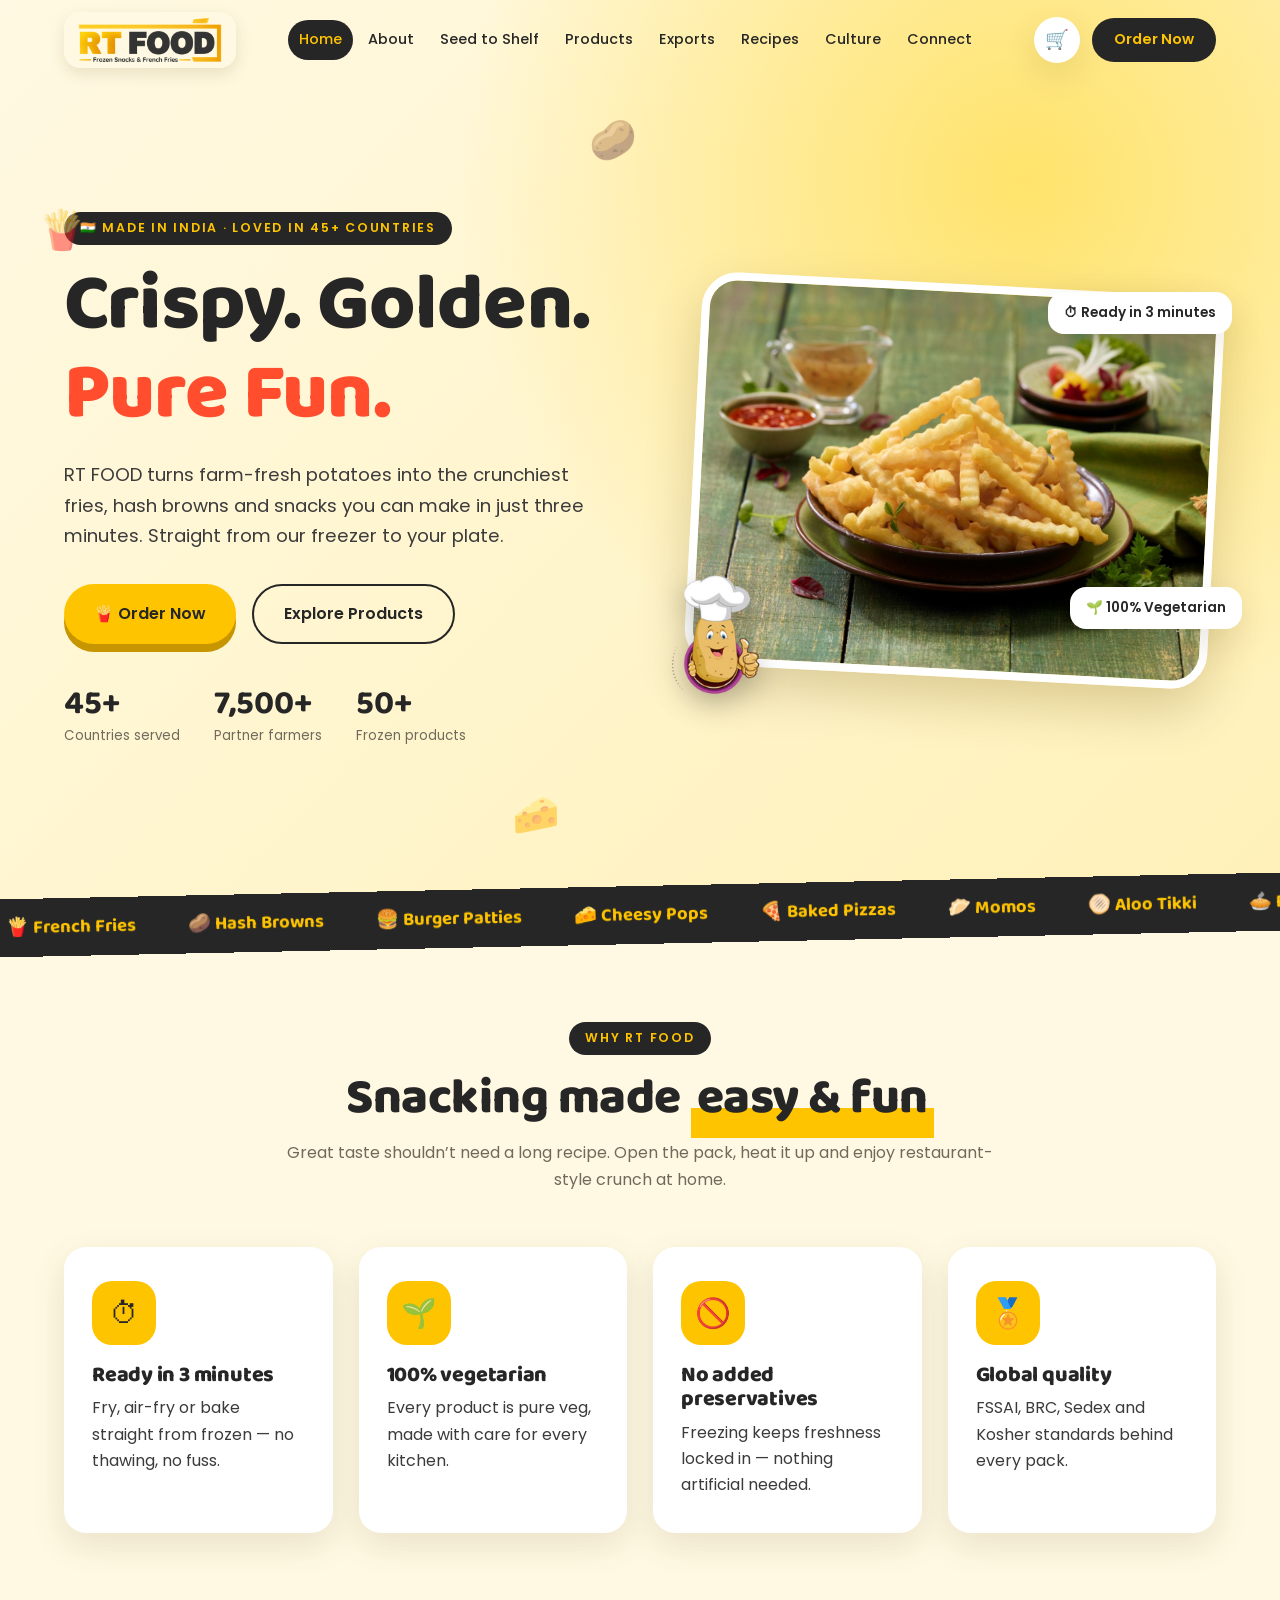
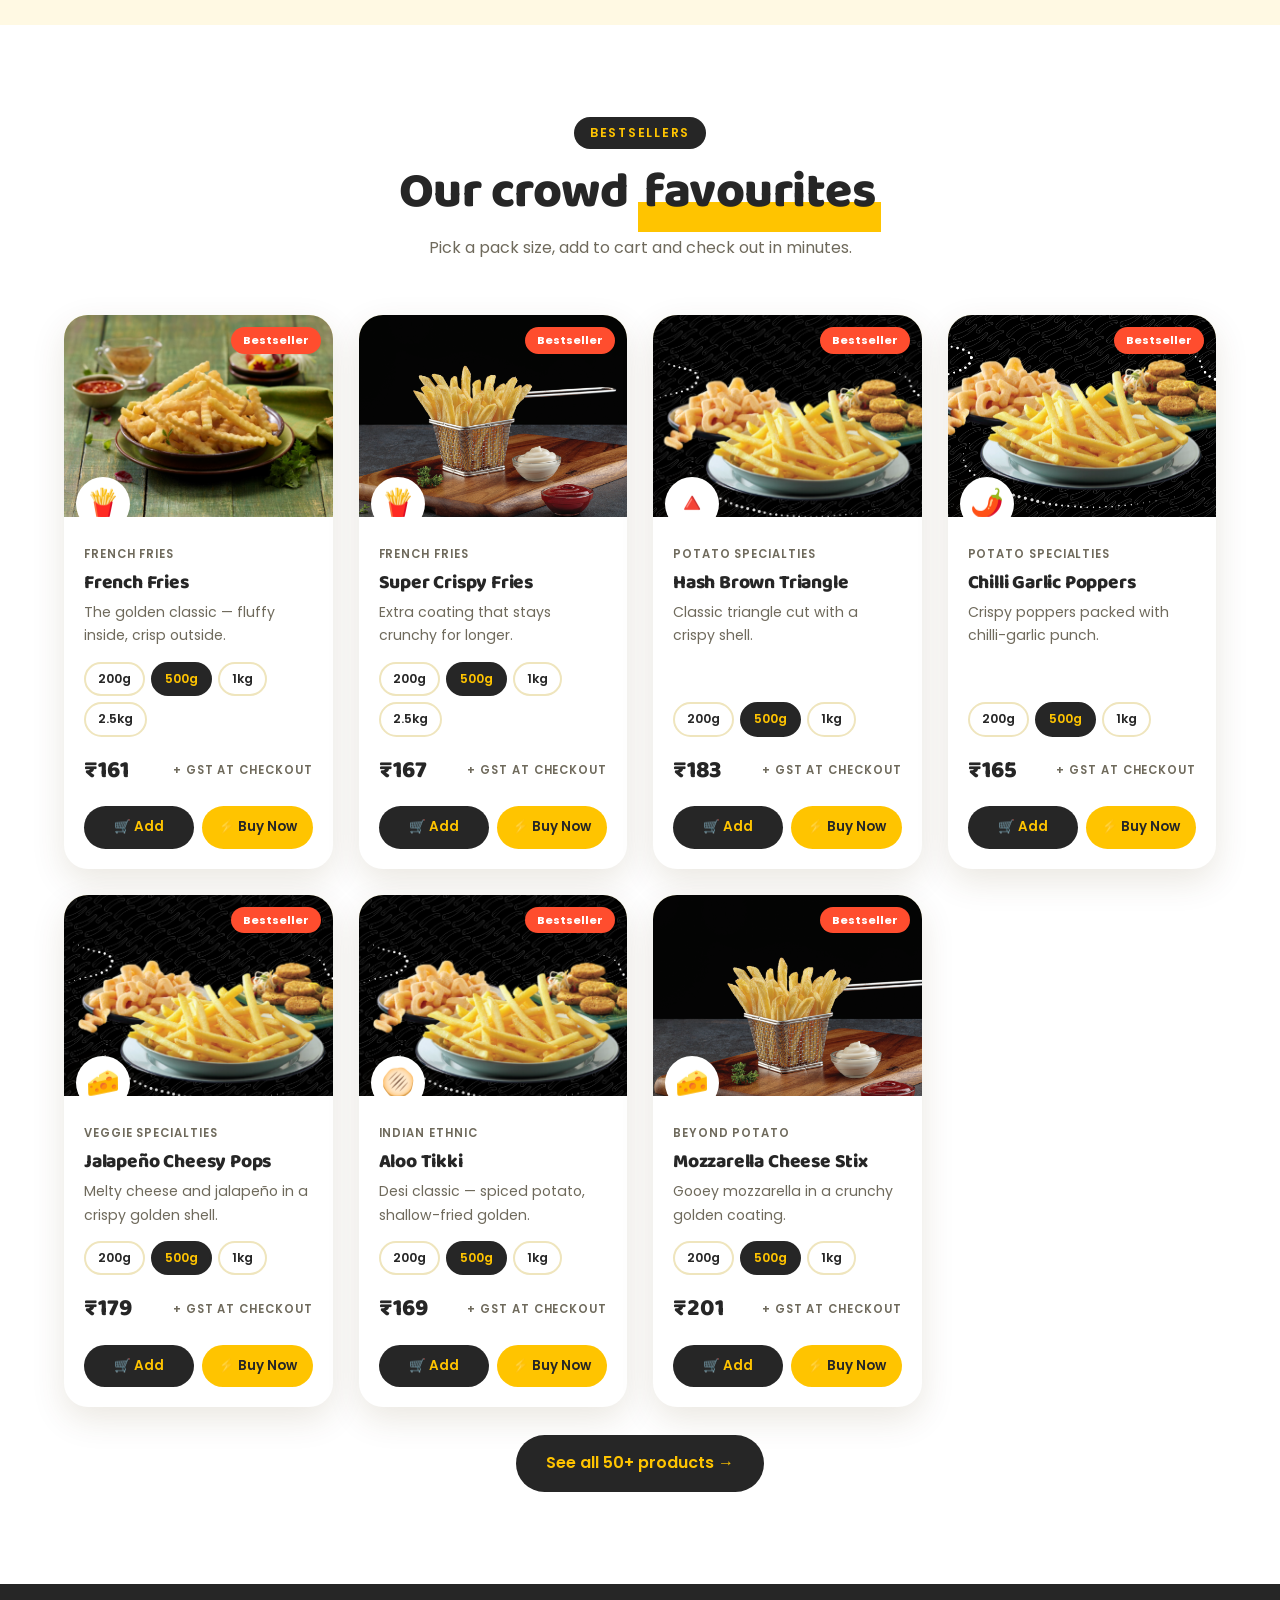
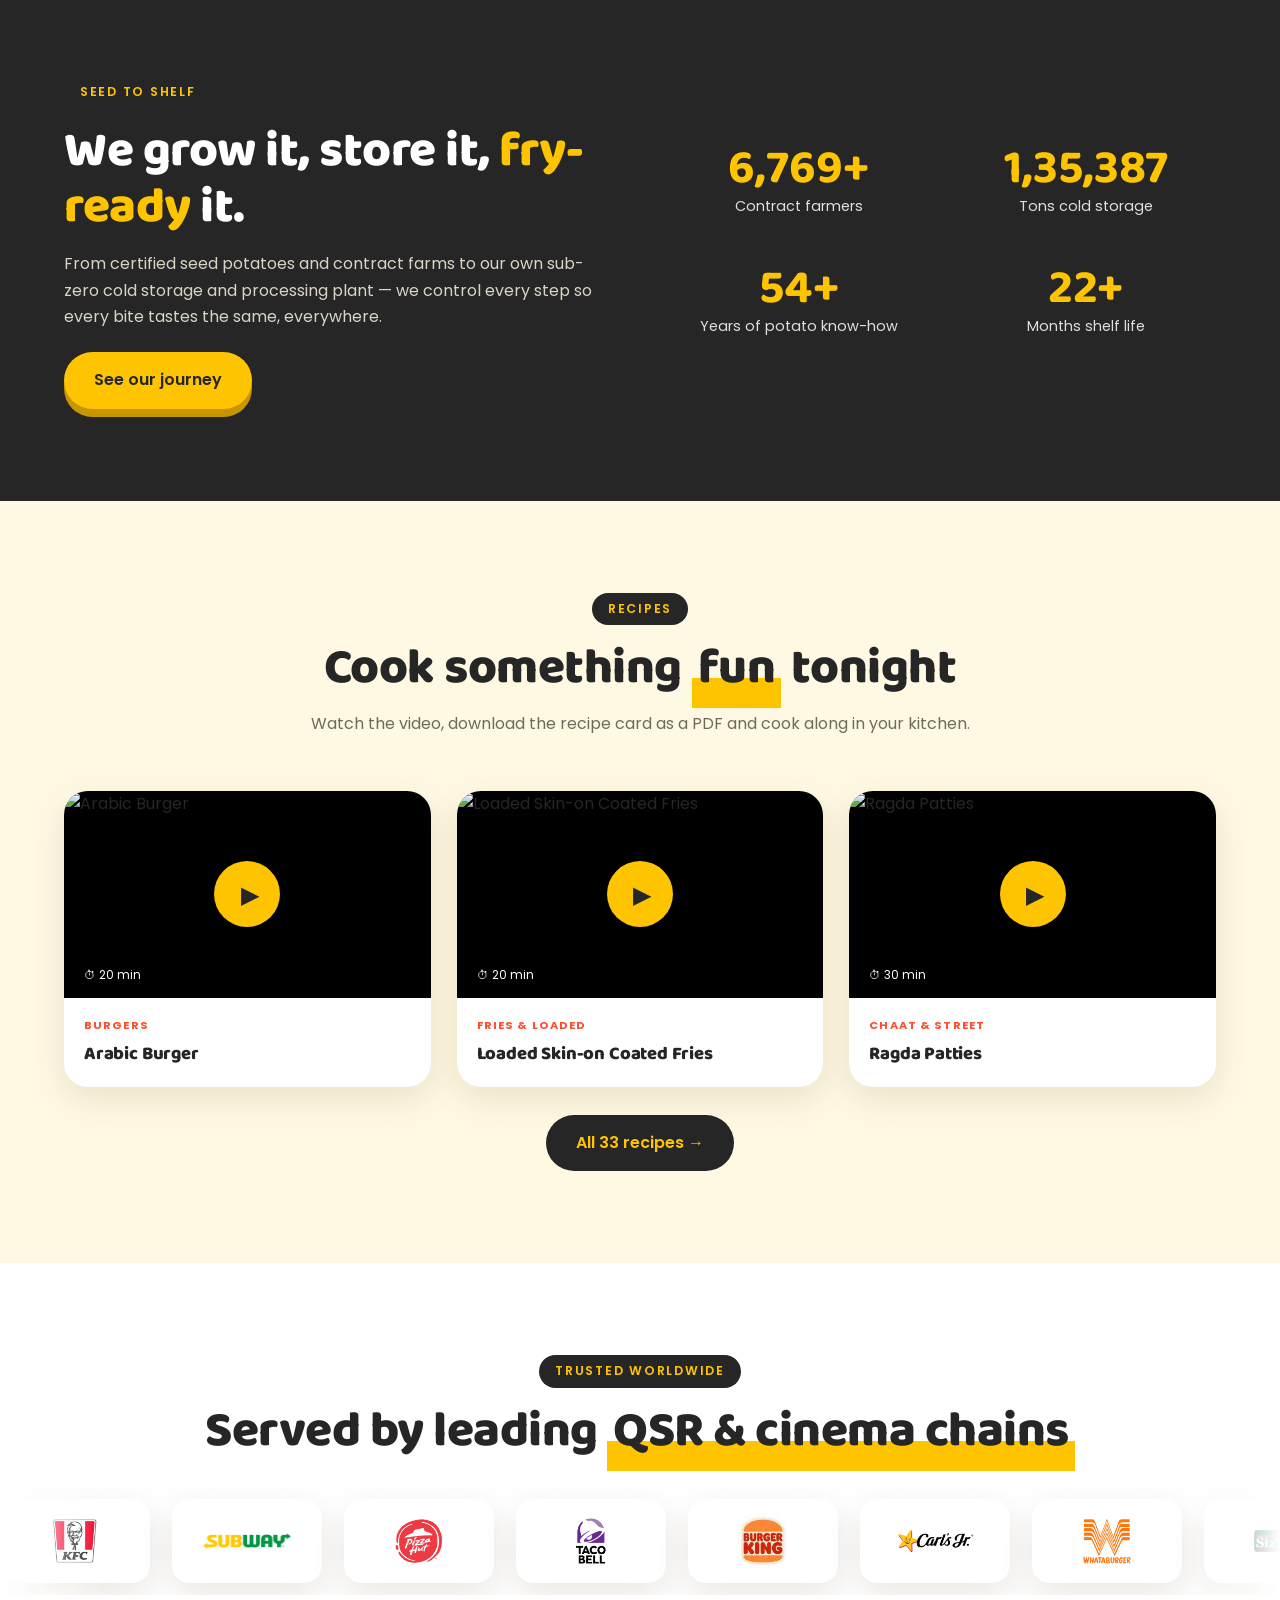
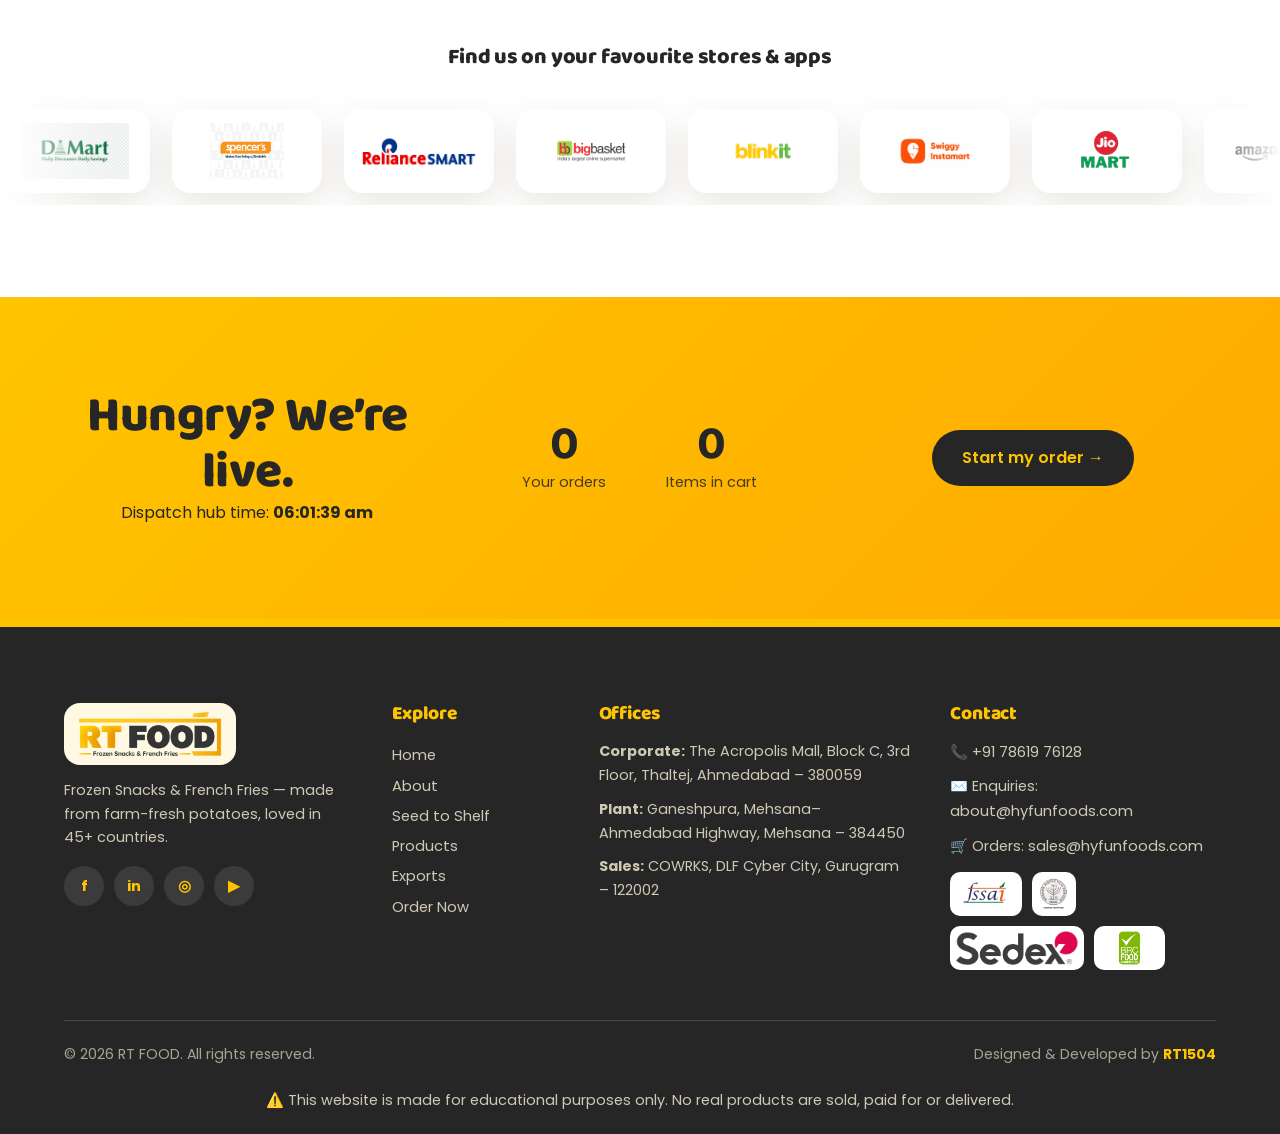
==== commit f49c7c53: "V.2.3 commit" ====
--- a/index.html
+++ b/index.html
@@ -3,8 +3,8 @@
 <head>
 <meta charset="UTF-8">
 <meta name="viewport" content="width=device-width, initial-scale=1.0">
-<title>Home | Hy Fun – Frozen Snacks &amp; French Fries</title>
-<meta name="description" content="Hy Fun makes crispy French fries, hash browns, patties and frozen snacks from farm-fresh potatoes — loved in 45+ countries.">
+<title>Home | RT FOOD – Frozen Snacks &amp; French Fries</title>
+<meta name="description" content="RT FOOD makes crispy French fries, hash browns, patties and frozen snacks from farm-fresh potatoes — loved in 45+ countries.">
 <meta name="theme-color" content="#FFC400">
 <link rel="icon" type="image/png" href="assets/image/favicon.png">
 <link rel="stylesheet" href="css/style.css">
@@ -12,8 +12,7 @@
 </head>
 <body class="loading">
 
-<!-- Page loader (logo in centre) -->
-<div id="loader" aria-label="Loading"><span class="ld-fry" style="left:8%;animation-delay:0s">🍟</span><span class="ld-fry" style="left:24%;animation-delay:0.7s">🥔</span><span class="ld-fry" style="left:41%;animation-delay:1.3s">🍟</span><span class="ld-fry" style="left:63%;animation-delay:0.3s">🥔</span><span class="ld-fry" style="left:80%;animation-delay:1s">🍟</span><span class="ld-fry" style="left:92%;animation-delay:1.7s">🥔</span><div class="ld-ring"></div><img class="ld-logo" src="assets/image/logo.png" alt="Hy Fun"><div class="ld-bar"><i></i></div><div class="ld-txt">Heating up the fryer…</div></div>
+<div id="loader" aria-label="Loading"><span class="ld-fry" style="left:8%;animation-delay:0s">🍟</span><span class="ld-fry" style="left:24%;animation-delay:0.7s">🥔</span><span class="ld-fry" style="left:41%;animation-delay:1.3s">🍟</span><span class="ld-fry" style="left:63%;animation-delay:0.3s">🥔</span><span class="ld-fry" style="left:80%;animation-delay:1s">🍟</span><span class="ld-fry" style="left:92%;animation-delay:1.7s">🥔</span><div class="ld-ring"></div><img class="ld-logo" src="assets/image/logo.png" alt="RT FOOD"><div class="ld-bar"><i></i></div><div class="ld-txt">Heating up the fryer…</div></div>
 <div id="progress"></div>
 
 <div id="site-header"></div>
@@ -23,14 +22,14 @@
 <div class="wrap hero-grid"><div>
 <span class="eyebrow">🇮🇳 Made in India · Loved in 45+ countries</span>
 <h1>Crispy. Golden.<br><span>Pure Fun.</span></h1>
-<p class="lead">Hy Fun turns farm-fresh potatoes into the crunchiest fries, hash browns and snacks you can make in just three minutes. Straight from our freezer to your plate.</p>
+<p class="lead">RT FOOD turns farm-fresh potatoes into the crunchiest fries, hash browns and snacks you can make in just three minutes. Straight from our freezer to your plate.</p>
 <div class="hero-btns"><a href="order.html" class="btn btn-y">🍟 Order Now</a><a href="products.html" class="btn btn-line">Explore Products</a></div>
 <div class="hero-stats"><div><b data-count="45" data-suffix="+">0</b><small>Countries served</small></div><div><b data-count="7500" data-suffix="+">0</b><small>Partner farmers</small></div><div><b data-count="50" data-suffix="+">0</b><small>Frozen products</small></div></div></div>
-<div class="hero-art"><div class="blob"></div><img class="main" src="assets/image/french_fries.png" alt="Golden crinkle fries served on a plate"><img class="mascot" src="assets/image/hyfun_potatoes.png" alt="Hy Fun potato chef mascot"><div class="chip c1">⏱ Ready in 3 minutes</div><div class="chip c2">🌱 100% Vegetarian</div></div></div></section>
+<div class="hero-art"><div class="blob"></div><img class="main" src="assets/image/french_fries.png" alt="Golden crinkle fries served on a plate"><img class="mascot" src="assets/image/potato_chef.png" alt="RT FOOD potato chef mascot"><div class="chip c1">⏱ Ready in 3 minutes</div><div class="chip c2">🌱 100% Vegetarian</div></div></div></section>
 
 <div class="ticker"><div><span>🍟 French Fries</span><span>🥔 Hash Browns</span><span>🍔 Burger Patties</span><span>🧀 Cheesy Pops</span><span>🍕 Baked Pizzas</span><span>🥟 Momos</span><span>🫓 Aloo Tikki</span><span>🥧 Fruit Pies</span><span>🍟 French Fries</span><span>🥔 Hash Browns</span><span>🍔 Burger Patties</span><span>🧀 Cheesy Pops</span><span>🍕 Baked Pizzas</span><span>🥟 Momos</span><span>🫓 Aloo Tikki</span><span>🥧 Fruit Pies</span></div></div>
 
-<section><div class="wrap"><div class="sec-head reveal"><span class="eyebrow">Why Hy Fun</span><h2>Snacking made <span class="hl">easy &amp; fun</span></h2><p>Great taste shouldn’t need a long recipe. Open the pack, heat it up and enjoy restaurant-style crunch at home.</p></div>
+<section><div class="wrap"><div class="sec-head reveal"><span class="eyebrow">Why RT FOOD</span><h2>Snacking made <span class="hl">easy &amp; fun</span></h2><p>Great taste shouldn’t need a long recipe. Open the pack, heat it up and enjoy restaurant-style crunch at home.</p></div>
 <div class="grid g4"><div class="card reveal d1"><div class="ico">⏱</div><h3>Ready in 3 minutes</h3><p>Fry, air-fry or bake straight from frozen — no thawing, no fuss.</p></div><div class="card reveal d2"><div class="ico">🌱</div><h3>100% vegetarian</h3><p>Every product is pure veg, made with care for every kitchen.</p></div><div class="card reveal d3"><div class="ico">🚫</div><h3>No added preservatives</h3><p>Freezing keeps freshness locked in — nothing artificial needed.</p></div><div class="card reveal d4"><div class="ico">🏅</div><h3>Global quality</h3><p>FSSAI, BRC, Sedex and Kosher standards behind every pack.</p></div></div></div></section>
 
 <section class="bg-w"><div class="wrap"><div class="sec-head reveal"><span class="eyebrow">Bestsellers</span><h2>Our crowd <span class="hl">favourites</span></h2><p>Pick a pack size, add to cart and check out in minutes.</p></div>
--- a/css/style.css
+++ b/css/style.css
@@ -1,5 +1,5 @@
 /* ============================================================
-   HY FUN — design system  (yellow • charcoal • tomato • cream)
+   RT FOOD — design system  (yellow • charcoal • tomato • cream)
    ============================================================ */
 @import url('https://fonts.googleapis.com/css2?family=Baloo+2:wght@500;600;700;800&family=Poppins:wght@400;500;600;700&display=swap');
 :root{--y:#FFC400;--y2:#FFAA00;--ink:#262626;--ink2:#3b3b3b;--cream:#FFF9E3;--cream2:#FFF1B8;--red:#FF4D2E;--green:#1FA971;--blue:#2F7DF6;--mute:#6f6a5c;--line:#efe5bd;--card:#fff;--r:22px;--sh:0 12px 34px rgba(80,55,0,.12);--sh2:0 22px 50px rgba(80,55,0,.2)}
@@ -229,3 +229,7 @@
 .leaflet-container{font-family:'Poppins',sans-serif}
 
 .page-hero{position:relative}.page-hero .wrap{position:relative;z-index:1}
+
+.disc{text-align:center;font-size:.8rem;color:#e9c75a;padding:0 0 22px;margin:0!important}
+#loader{background:radial-gradient(circle at 50% 40%,#fff,#FFF1B8)}
+.footer p a{display:inline;padding:0}.footer p a:hover{transform:none}
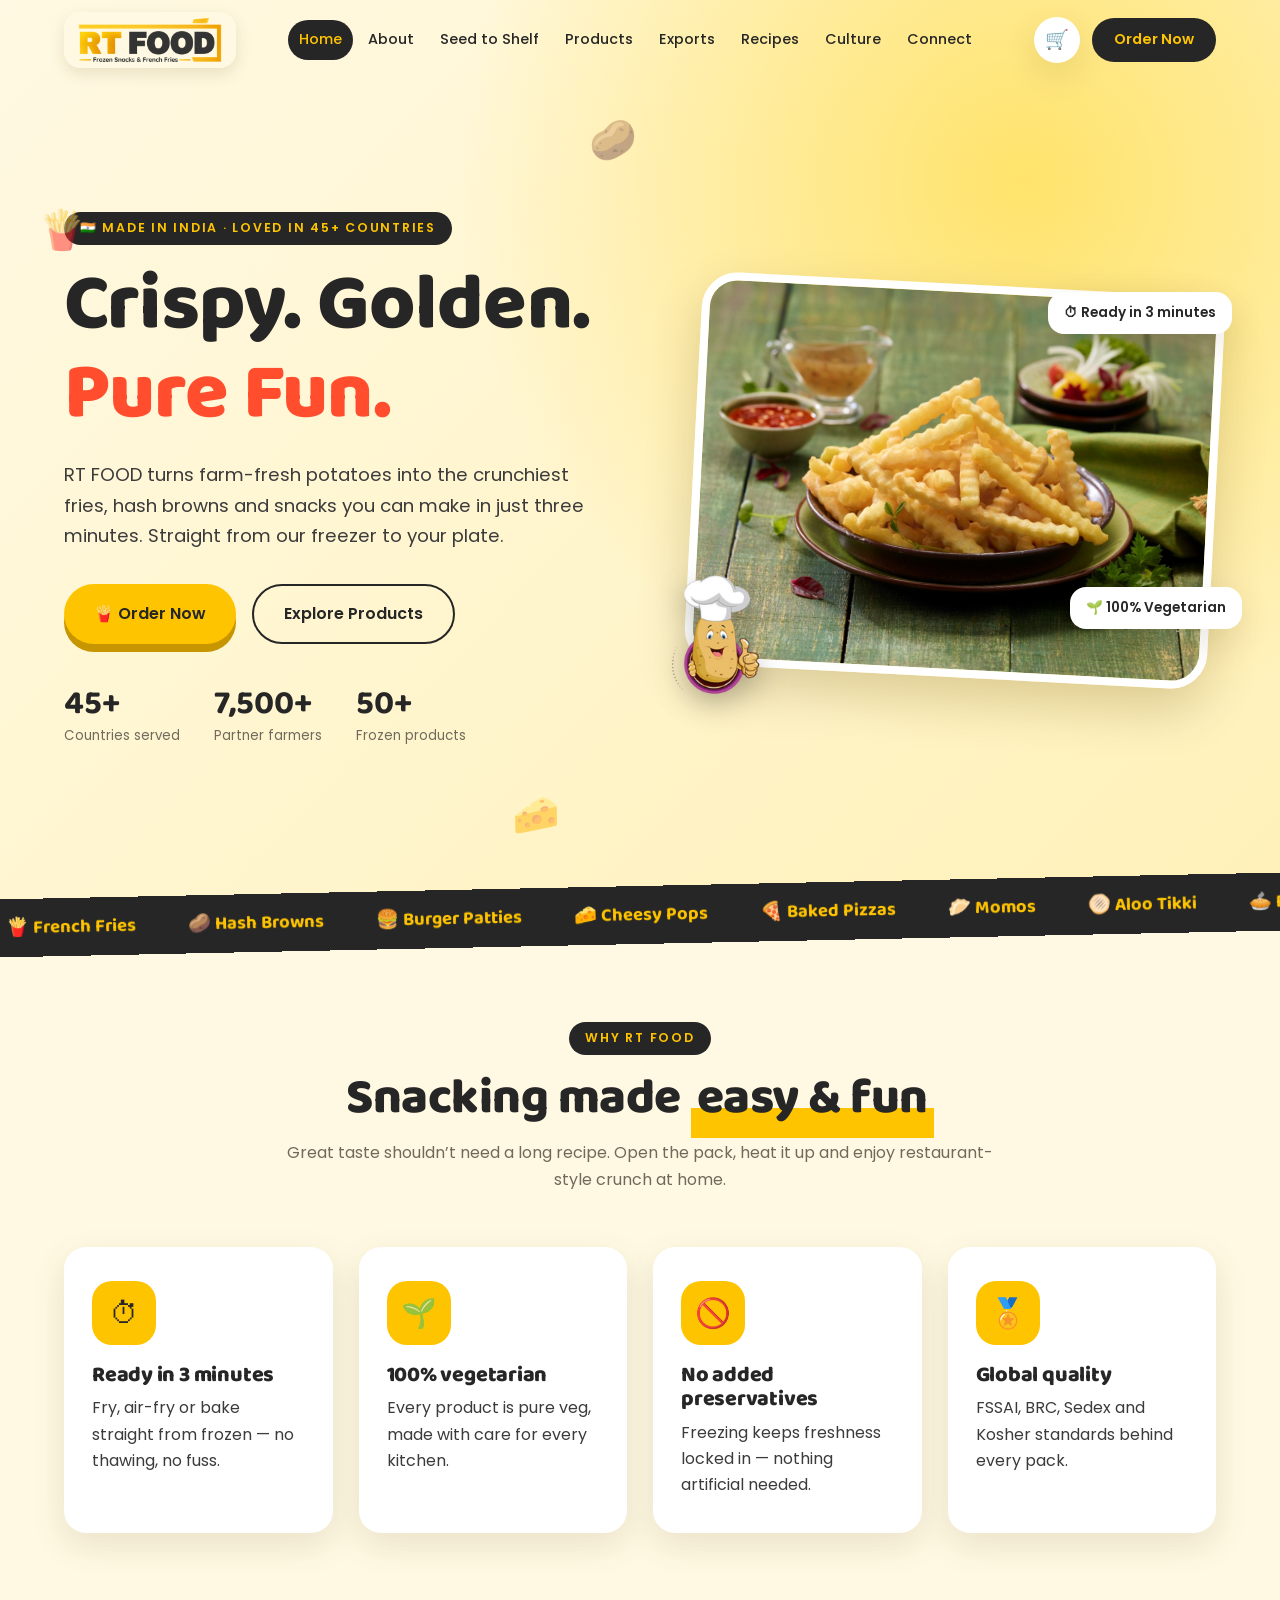
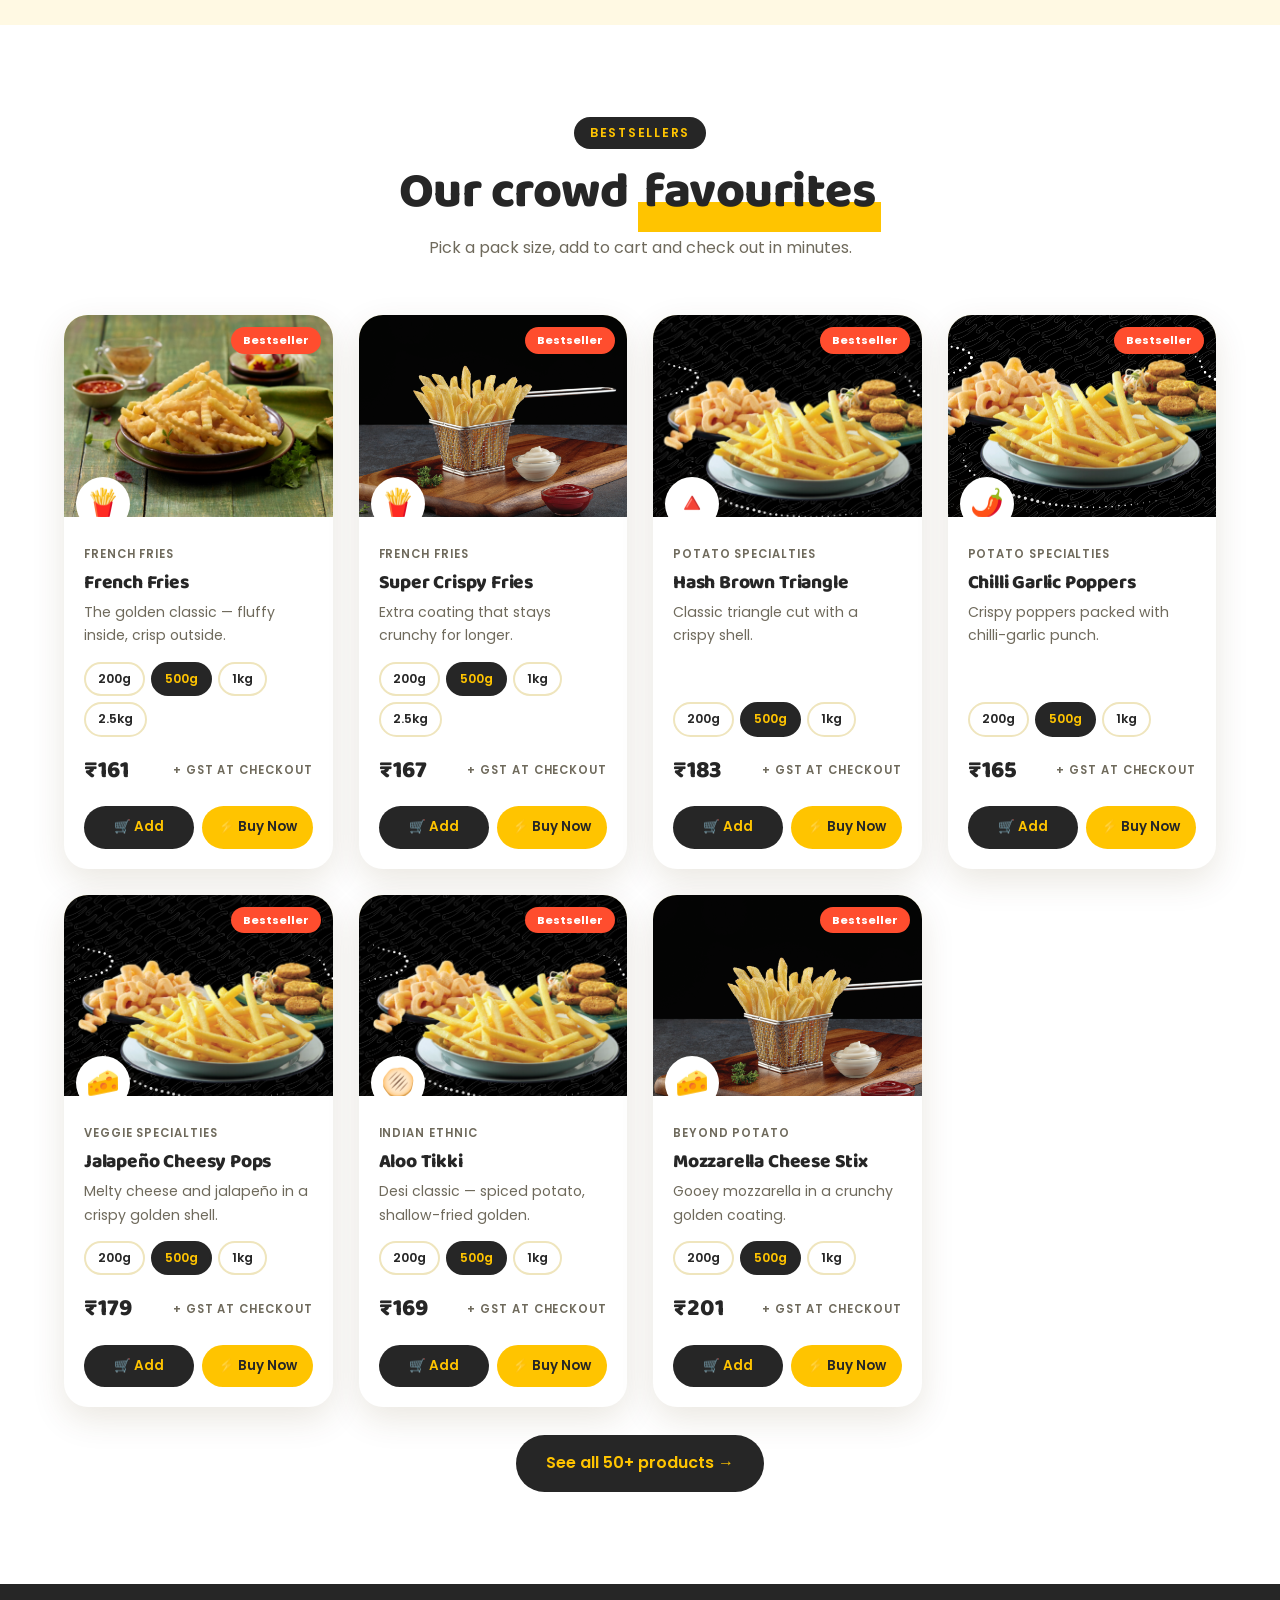
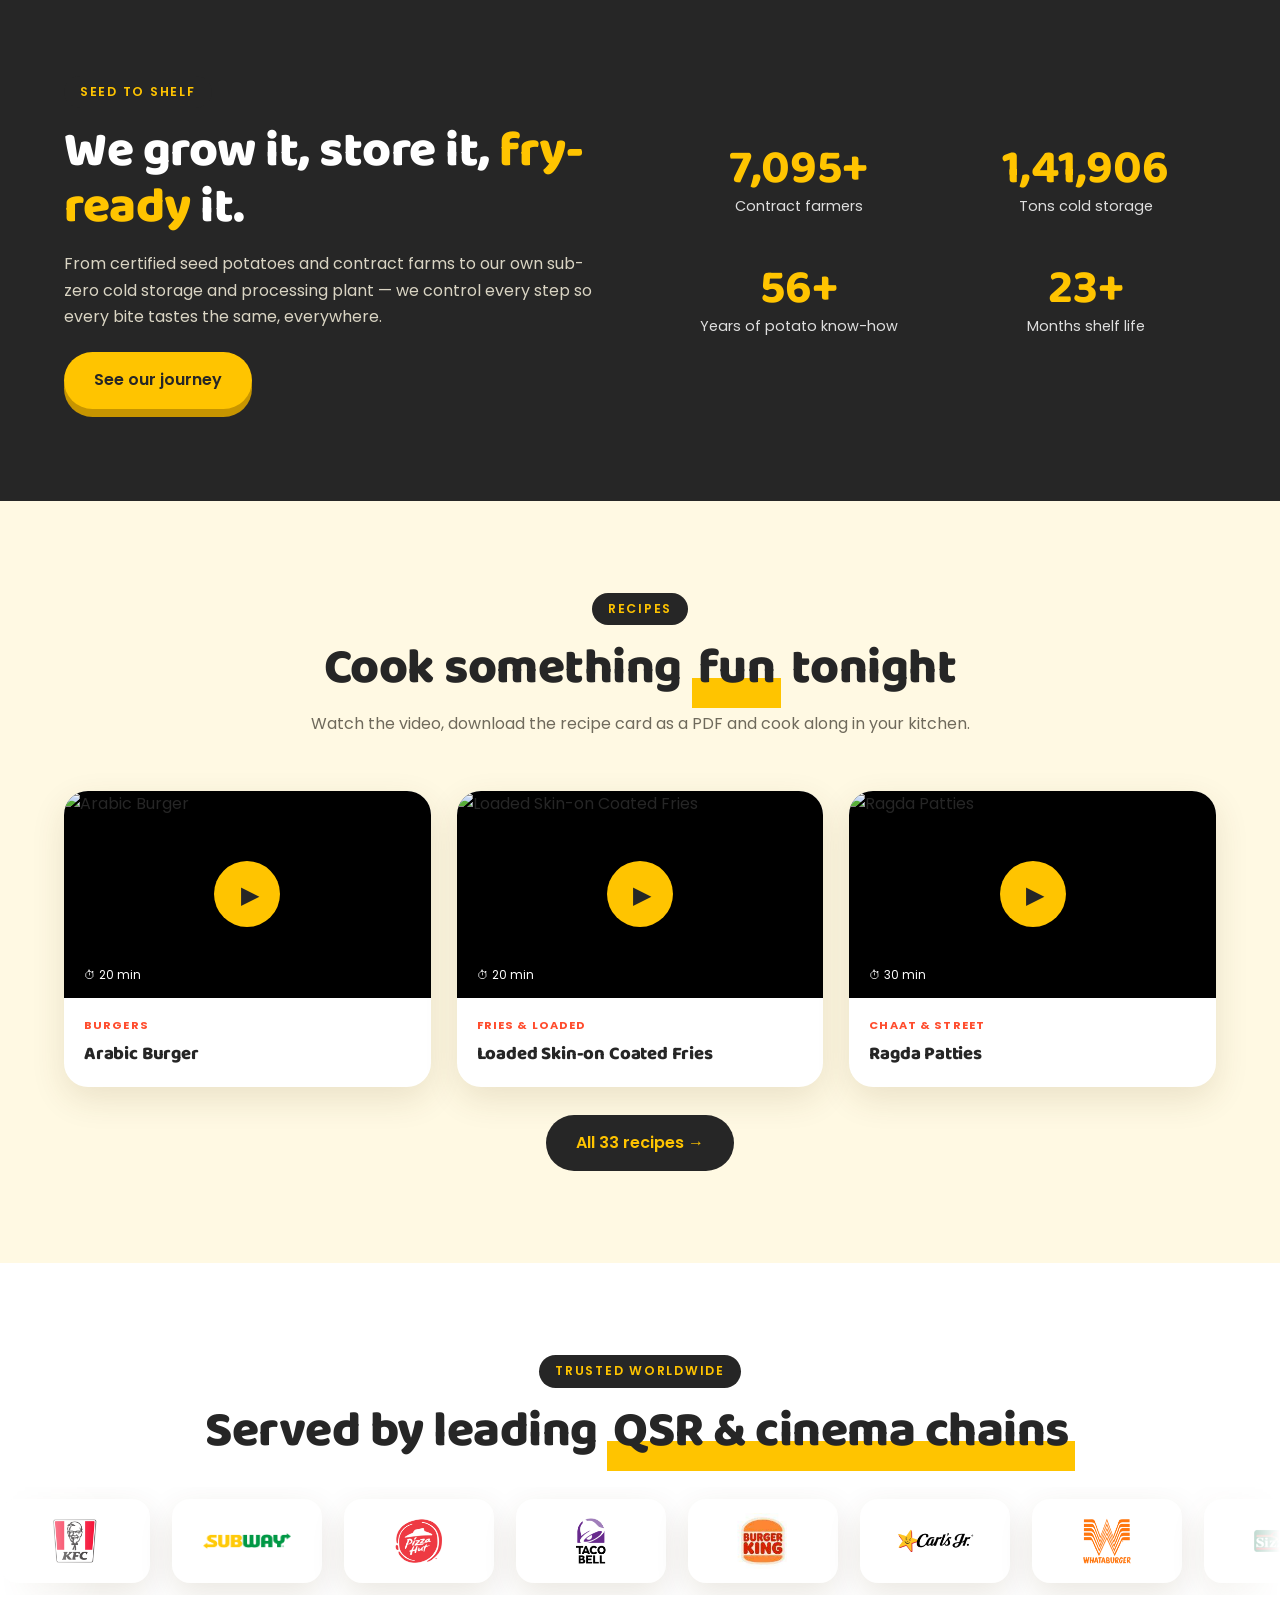
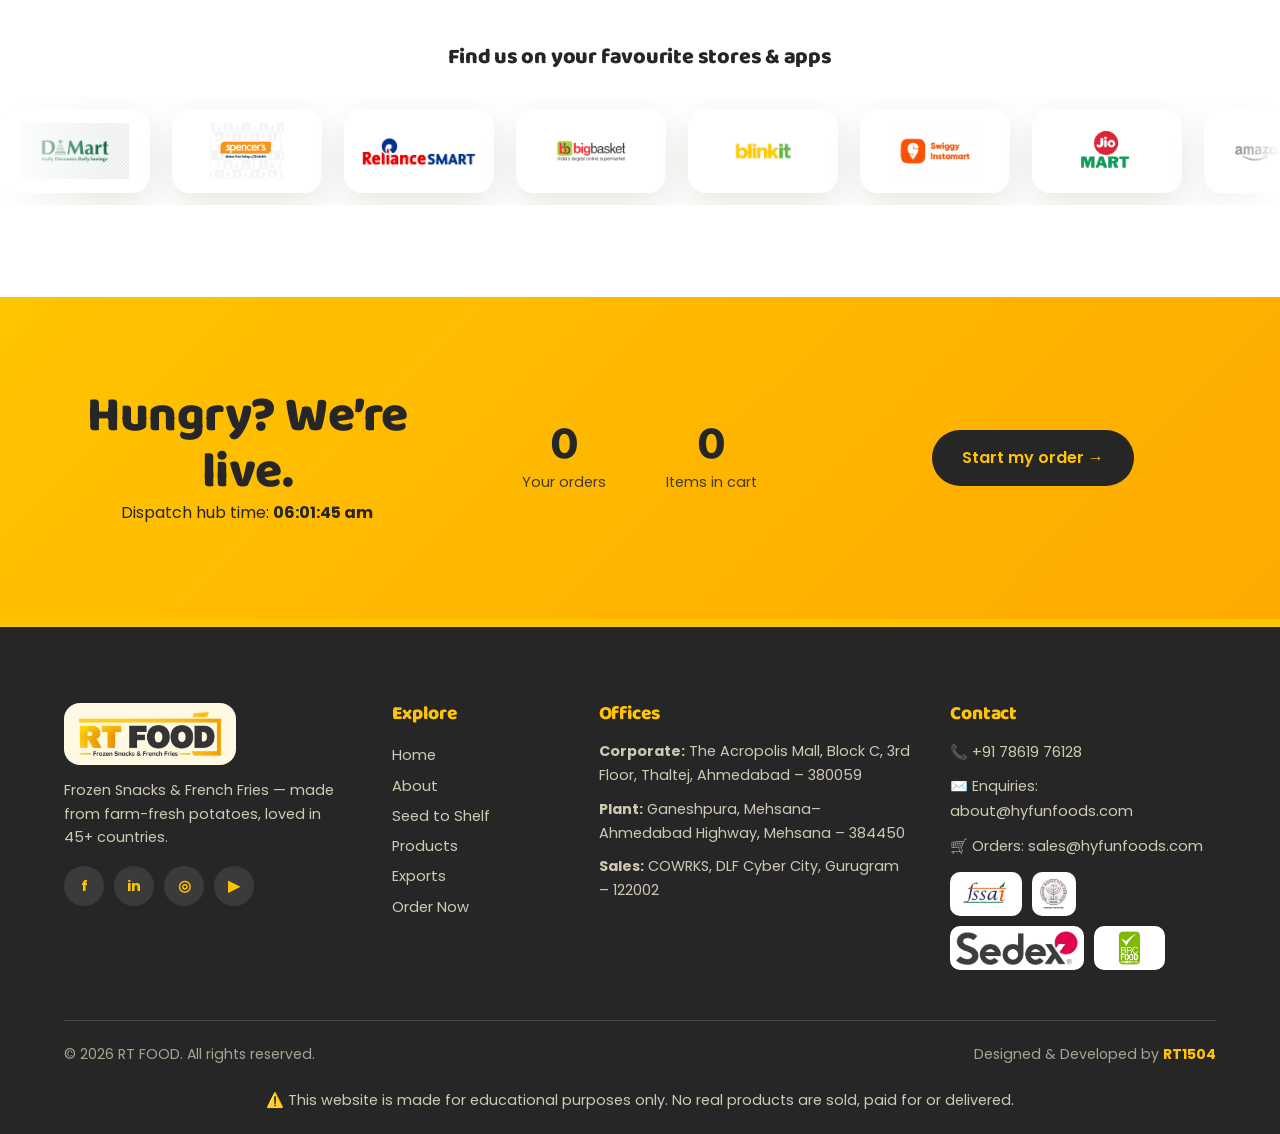
==== commit b31c2c68: "V.2.4 commit" ====
--- a/index.html
+++ b/index.html
@@ -1,57 +1,179 @@
 <!DOCTYPE html>
 <html lang="en">
+
 <head>
-<meta charset="UTF-8">
-<meta name="viewport" content="width=device-width, initial-scale=1.0">
-<title>Home | RT FOOD – Frozen Snacks &amp; French Fries</title>
-<meta name="description" content="RT FOOD makes crispy French fries, hash browns, patties and frozen snacks from farm-fresh potatoes — loved in 45+ countries.">
-<meta name="theme-color" content="#FFC400">
-<link rel="icon" type="image/png" href="assets/image/favicon.png">
-<link rel="stylesheet" href="css/style.css">
+    <meta charset="UTF-8">
+    <meta name="viewport" content="width=device-width, initial-scale=1.0">
+    <title>Home | RT FOOD – Frozen Snacks &amp; French Fries</title>
+    <meta name="description"
+        content="RT FOOD makes crispy French fries, hash browns, patties and frozen snacks from farm-fresh potatoes — loved in 45+ countries.">
+    <meta name="theme-color" content="#FFC400">
+    <link rel="icon" type="image/png" href="assets/image/favicon.png">
+    <link rel="stylesheet" href="css/style.css">
 
 </head>
+
 <body class="loading">
 
-<div id="loader" aria-label="Loading"><span class="ld-fry" style="left:8%;animation-delay:0s">🍟</span><span class="ld-fry" style="left:24%;animation-delay:0.7s">🥔</span><span class="ld-fry" style="left:41%;animation-delay:1.3s">🍟</span><span class="ld-fry" style="left:63%;animation-delay:0.3s">🥔</span><span class="ld-fry" style="left:80%;animation-delay:1s">🍟</span><span class="ld-fry" style="left:92%;animation-delay:1.7s">🥔</span><div class="ld-ring"></div><img class="ld-logo" src="assets/image/logo.png" alt="RT FOOD"><div class="ld-bar"><i></i></div><div class="ld-txt">Heating up the fryer…</div></div>
-<div id="progress"></div>
+    <div id="loader" aria-label="Loading"><span class="ld-fry" style="left:8%;animation-delay:0s">🍟</span><span
+            class="ld-fry" style="left:24%;animation-delay:0.7s">🥔</span><span class="ld-fry"
+            style="left:41%;animation-delay:1.3s">🍟</span><span class="ld-fry"
+            style="left:63%;animation-delay:0.3s">🥔</span><span class="ld-fry"
+            style="left:80%;animation-delay:1s">🍟</span><span class="ld-fry"
+            style="left:92%;animation-delay:1.7s">🥔</span>
+        <div class="ld-ring"></div><img class="ld-logo" src="assets/image/logo.png" alt="RT FOOD">
+        <div class="ld-bar"><i></i></div>
+        <div class="ld-txt">Heating up the fryer…</div>
+    </div>
+    <div id="progress"></div>
 
-<div id="site-header"></div>
+    <div id="site-header"></div>
 
 
-<section class="hero"><span class="floaty" style="left:3%;top:22%">🍟</span><span class="floaty" style="left:46%;top:12%;animation-delay:-3s">🥔</span><span class="floaty" style="left:40%;bottom:6%;animation-delay:-5s">🧀</span>
-<div class="wrap hero-grid"><div>
-<span class="eyebrow">🇮🇳 Made in India · Loved in 45+ countries</span>
-<h1>Crispy. Golden.<br><span>Pure Fun.</span></h1>
-<p class="lead">RT FOOD turns farm-fresh potatoes into the crunchiest fries, hash browns and snacks you can make in just three minutes. Straight from our freezer to your plate.</p>
-<div class="hero-btns"><a href="order.html" class="btn btn-y">🍟 Order Now</a><a href="products.html" class="btn btn-line">Explore Products</a></div>
-<div class="hero-stats"><div><b data-count="45" data-suffix="+">0</b><small>Countries served</small></div><div><b data-count="7500" data-suffix="+">0</b><small>Partner farmers</small></div><div><b data-count="50" data-suffix="+">0</b><small>Frozen products</small></div></div></div>
-<div class="hero-art"><div class="blob"></div><img class="main" src="assets/image/french_fries.png" alt="Golden crinkle fries served on a plate"><img class="mascot" src="assets/image/potato_chef.png" alt="RT FOOD potato chef mascot"><div class="chip c1">⏱ Ready in 3 minutes</div><div class="chip c2">🌱 100% Vegetarian</div></div></div></section>
+    <section class="hero"><span class="floaty" style="left:3%;top:22%">🍟</span><span class="floaty"
+            style="left:46%;top:12%;animation-delay:-3s">🥔</span><span class="floaty"
+            style="left:40%;bottom:6%;animation-delay:-5s">🧀</span>
+        <div class="wrap hero-grid">
+            <div>
+                <span class="eyebrow">🇮🇳 Made in India · Loved in 45+ countries</span>
+                <h1>Crispy. Golden.<br><span>Pure Fun.</span></h1>
+                <p class="lead">RT FOOD turns farm-fresh potatoes into the crunchiest fries, hash browns and snacks you
+                    can make in just three minutes. Straight from our freezer to your plate.</p>
+                <div class="hero-btns"><a href="order.html" class="btn btn-y">🍟 Order Now</a><a href="products.html"
+                        class="btn btn-line">Explore Products</a></div>
+                <div class="hero-stats">
+                    <div><b data-count="45" data-suffix="+">0</b><small>Countries served</small></div>
+                    <div><b data-count="7500" data-suffix="+">0</b><small>Partner farmers</small></div>
+                    <div><b data-count="50" data-suffix="+">0</b><small>Frozen products</small></div>
+                </div>
+            </div>
+            <div class="hero-art">
+                <div class="blob"></div><img class="main" src="assets/image/french_fries.png"
+                    alt="Golden crinkle fries served on a plate"><img class="mascot" src="assets/image/potato_chef.png"
+                    alt="RT FOOD potato chef mascot">
+                <div class="chip c1">⏱ Ready in 3 minutes</div>
+                <div class="chip c2">🌱 100% Vegetarian</div>
+            </div>
+        </div>
+    </section>
 
-<div class="ticker"><div><span>🍟 French Fries</span><span>🥔 Hash Browns</span><span>🍔 Burger Patties</span><span>🧀 Cheesy Pops</span><span>🍕 Baked Pizzas</span><span>🥟 Momos</span><span>🫓 Aloo Tikki</span><span>🥧 Fruit Pies</span><span>🍟 French Fries</span><span>🥔 Hash Browns</span><span>🍔 Burger Patties</span><span>🧀 Cheesy Pops</span><span>🍕 Baked Pizzas</span><span>🥟 Momos</span><span>🫓 Aloo Tikki</span><span>🥧 Fruit Pies</span></div></div>
+    <div class="ticker">
+        <div><span>🍟 French Fries</span><span>🥔 Hash Browns</span><span>🍔 Burger Patties</span><span>🧀 Cheesy
+                Pops</span><span>🍕 Baked Pizzas</span><span>🥟 Momos</span><span>🫓 Aloo Tikki</span><span>🥧 Fruit
+                Pies</span><span>🍟 French Fries</span><span>🥔 Hash Browns</span><span>🍔 Burger Patties</span><span>🧀
+                Cheesy Pops</span><span>🍕 Baked Pizzas</span><span>🥟 Momos</span><span>🫓 Aloo Tikki</span><span>🥧
+                Fruit Pies</span></div>
+    </div>
 
-<section><div class="wrap"><div class="sec-head reveal"><span class="eyebrow">Why RT FOOD</span><h2>Snacking made <span class="hl">easy &amp; fun</span></h2><p>Great taste shouldn’t need a long recipe. Open the pack, heat it up and enjoy restaurant-style crunch at home.</p></div>
-<div class="grid g4"><div class="card reveal d1"><div class="ico">⏱</div><h3>Ready in 3 minutes</h3><p>Fry, air-fry or bake straight from frozen — no thawing, no fuss.</p></div><div class="card reveal d2"><div class="ico">🌱</div><h3>100% vegetarian</h3><p>Every product is pure veg, made with care for every kitchen.</p></div><div class="card reveal d3"><div class="ico">🚫</div><h3>No added preservatives</h3><p>Freezing keeps freshness locked in — nothing artificial needed.</p></div><div class="card reveal d4"><div class="ico">🏅</div><h3>Global quality</h3><p>FSSAI, BRC, Sedex and Kosher standards behind every pack.</p></div></div></div></section>
+    <section>
+        <div class="wrap">
+            <div class="sec-head reveal"><span class="eyebrow">Why RT FOOD</span>
+                <h2>Snacking made <span class="hl">easy &amp; fun</span></h2>
+                <p>Great taste shouldn’t need a long recipe. Open the pack, heat it up and enjoy restaurant-style crunch
+                    at home.</p>
+            </div>
+            <div class="grid g4">
+                <div class="card reveal d1">
+                    <div class="ico">⏱</div>
+                    <h3>Ready in 3 minutes</h3>
+                    <p>Fry, air-fry or bake straight from frozen — no thawing, no fuss.</p>
+                </div>
+                <div class="card reveal d2">
+                    <div class="ico">🌱</div>
+                    <h3>100% vegetarian</h3>
+                    <p>Every product is pure veg, made with care for every kitchen.</p>
+                </div>
+                <div class="card reveal d3">
+                    <div class="ico">🚫</div>
+                    <h3>No added preservatives</h3>
+                    <p>Freezing keeps freshness locked in — nothing artificial needed.</p>
+                </div>
+                <div class="card reveal d4">
+                    <div class="ico">🏅</div>
+                    <h3>Global quality</h3>
+                    <p>FSSAI, BRC, Sedex and Kosher standards behind every pack.</p>
+                </div>
+            </div>
+        </div>
+    </section>
 
-<section class="bg-w"><div class="wrap"><div class="sec-head reveal"><span class="eyebrow">Bestsellers</span><h2>Our crowd <span class="hl">favourites</span></h2><p>Pick a pack size, add to cart and check out in minutes.</p></div>
-<div class="pgrid" id="featured"></div><div class="center mt"><a href="products.html" class="btn btn-dark">See all 50+ products →</a></div></div></section>
+    <section class="bg-w">
+        <div class="wrap">
+            <div class="sec-head reveal"><span class="eyebrow">Bestsellers</span>
+                <h2>Our crowd <span class="hl">favourites</span></h2>
+                <p>Pick a pack size, add to cart and check out in minutes.</p>
+            </div>
+            <div class="pgrid" id="featured"></div>
+            <div class="center mt"><a href="products.html" class="btn btn-dark">See all 50+ products →</a></div>
+        </div>
+    </section>
 
-<section class="bg-ink"><div class="wrap"><div class="split"><div class="reveal l"><span class="eyebrow">Seed to Shelf</span><h2>We grow it, store it, <span style="color:var(--y)">fry-ready</span> it.</h2><p style="margin:16px 0 22px">From certified seed potatoes and contract farms to our own sub-zero cold storage and processing plant — we control every step so every bite tastes the same, everywhere.</p><a href="seedtoshelf.html" class="btn btn-y">See our journey</a></div>
-<div class="grid g2 reveal r"><div class="stat"><b data-count="7500" data-suffix="+">0</b><span>Contract farmers</span></div><div class="stat"><b data-count="150000">0</b><span>Tons cold storage</span></div><div class="stat"><b data-count="60" data-suffix="+">0</b><span>Years of potato know-how</span></div><div class="stat"><b data-count="25" data-suffix="+">0</b><span>Months shelf life</span></div></div></div></div></section>
+    <section class="bg-ink">
+        <div class="wrap">
+            <div class="split">
+                <div class="reveal l"><span class="eyebrow">Seed to Shelf</span>
+                    <h2>We grow it, store it, <span style="color:var(--y)">fry-ready</span> it.</h2>
+                    <p style="margin:16px 0 22px">From certified seed potatoes and contract farms to our own sub-zero
+                        cold storage and processing plant — we control every step so every bite tastes the same,
+                        everywhere.</p><a href="seedtoshelf.html" class="btn btn-y">See our journey</a>
+                </div>
+                <div class="grid g2 reveal r">
+                    <div class="stat"><b data-count="7500" data-suffix="+">0</b><span>Contract farmers</span></div>
+                    <div class="stat"><b data-count="150000">0</b><span>Tons cold storage</span></div>
+                    <div class="stat"><b data-count="60" data-suffix="+">0</b><span>Years of potato know-how</span>
+                    </div>
+                    <div class="stat"><b data-count="25" data-suffix="+">0</b><span>Months shelf life</span></div>
+                </div>
+            </div>
+        </div>
+    </section>
 
-<section><div class="wrap"><div class="sec-head reveal"><span class="eyebrow">Recipes</span><h2>Cook something <span class="hl">fun</span> tonight</h2><p>Watch the video, download the recipe card as a PDF and cook along in your kitchen.</p></div><div class="vgrid" id="rteaser"></div><div class="center mt"><a href="Recipes.html" class="btn btn-dark">All 33 recipes →</a></div></div></section>
+    <section>
+        <div class="wrap">
+            <div class="sec-head reveal"><span class="eyebrow">Recipes</span>
+                <h2>Cook something <span class="hl">fun</span> tonight</h2>
+                <p>Watch the video, download the recipe card as a PDF and cook along in your kitchen.</p>
+            </div>
+            <div class="vgrid" id="rteaser"></div>
+            <div class="center mt"><a href="Recipes.html" class="btn btn-dark">All 33 recipes →</a></div>
+        </div>
+    </section>
 
-<section class="bg-w"><div class="wrap center"><span class="eyebrow">Trusted worldwide</span><h2>Served by leading <span class="hl">QSR &amp; cinema chains</span></h2></div><div class="marquee mt" id="mq1"></div>
-<div class="wrap center" style="margin-top:50px"><h3>Find us on your favourite stores &amp; apps</h3></div><div class="marquee mt" id="mq2"></div></section>
+    <section class="bg-w">
+        <div class="wrap center"><span class="eyebrow">Trusted worldwide</span>
+            <h2>Served by leading <span class="hl">QSR &amp; cinema chains</span></h2>
+        </div>
+        <div class="marquee mt" id="mq1"></div>
+        <div class="wrap center" style="margin-top:50px">
+            <h3>Find us on your favourite stores &amp; apps</h3>
+        </div>
+        <div class="marquee mt" id="mq2"></div>
+    </section>
 
-<section class="bg-y"><div class="wrap"><div class="grid g3 center" style="align-items:center"><div><h2>Hungry? We’re live.</h2><p style="color:var(--ink)">Dispatch hub time: <b id="hubClock">--:--</b></p></div><div style="display:flex;gap:40px;justify-content:center"><div class="stat"><b id="liveOrders" style="color:var(--ink)">0</b><span>Your orders</span></div><div class="stat"><b id="liveCart" style="color:var(--ink)">0</b><span>Items in cart</span></div></div><div><a href="order.html" class="btn btn-dark">Start my order →</a></div></div></div></section>
+    <section class="bg-y">
+        <div class="wrap">
+            <div class="grid g3 center" style="align-items:center">
+                <div>
+                    <h2>Hungry? We’re live.</h2>
+                    <p style="color:var(--ink)">Dispatch hub time: <b id="hubClock">--:--</b></p>
+                </div>
+                <div style="display:flex;gap:40px;justify-content:center">
+                    <div class="stat"><b id="liveOrders" style="color:var(--ink)">0</b><span>Your orders</span></div>
+                    <div class="stat"><b id="liveCart" style="color:var(--ink)">0</b><span>Items in cart</span></div>
+                </div>
+                <div><a href="order.html" class="btn btn-dark">Start my order →</a></div>
+            </div>
+        </div>
+    </section>
 
 
-<div id="site-footer"></div>
+    <div id="site-footer"></div>
 
-<script src="js/data.js"></script>
-<script src="js/logo.js"></script>
-<script src="js/main.js"></script>
-<script src="js/shop.js"></script>
-<script src="js/home.js"></script>
+    <script src="js/data.js"></script>
+    <script src="js/logo.js"></script>
+    <script src="js/main.js"></script>
+    <script src="js/shop.js"></script>
+    <script src="js/home.js"></script>
 </body>
-</html>
+
+</html>
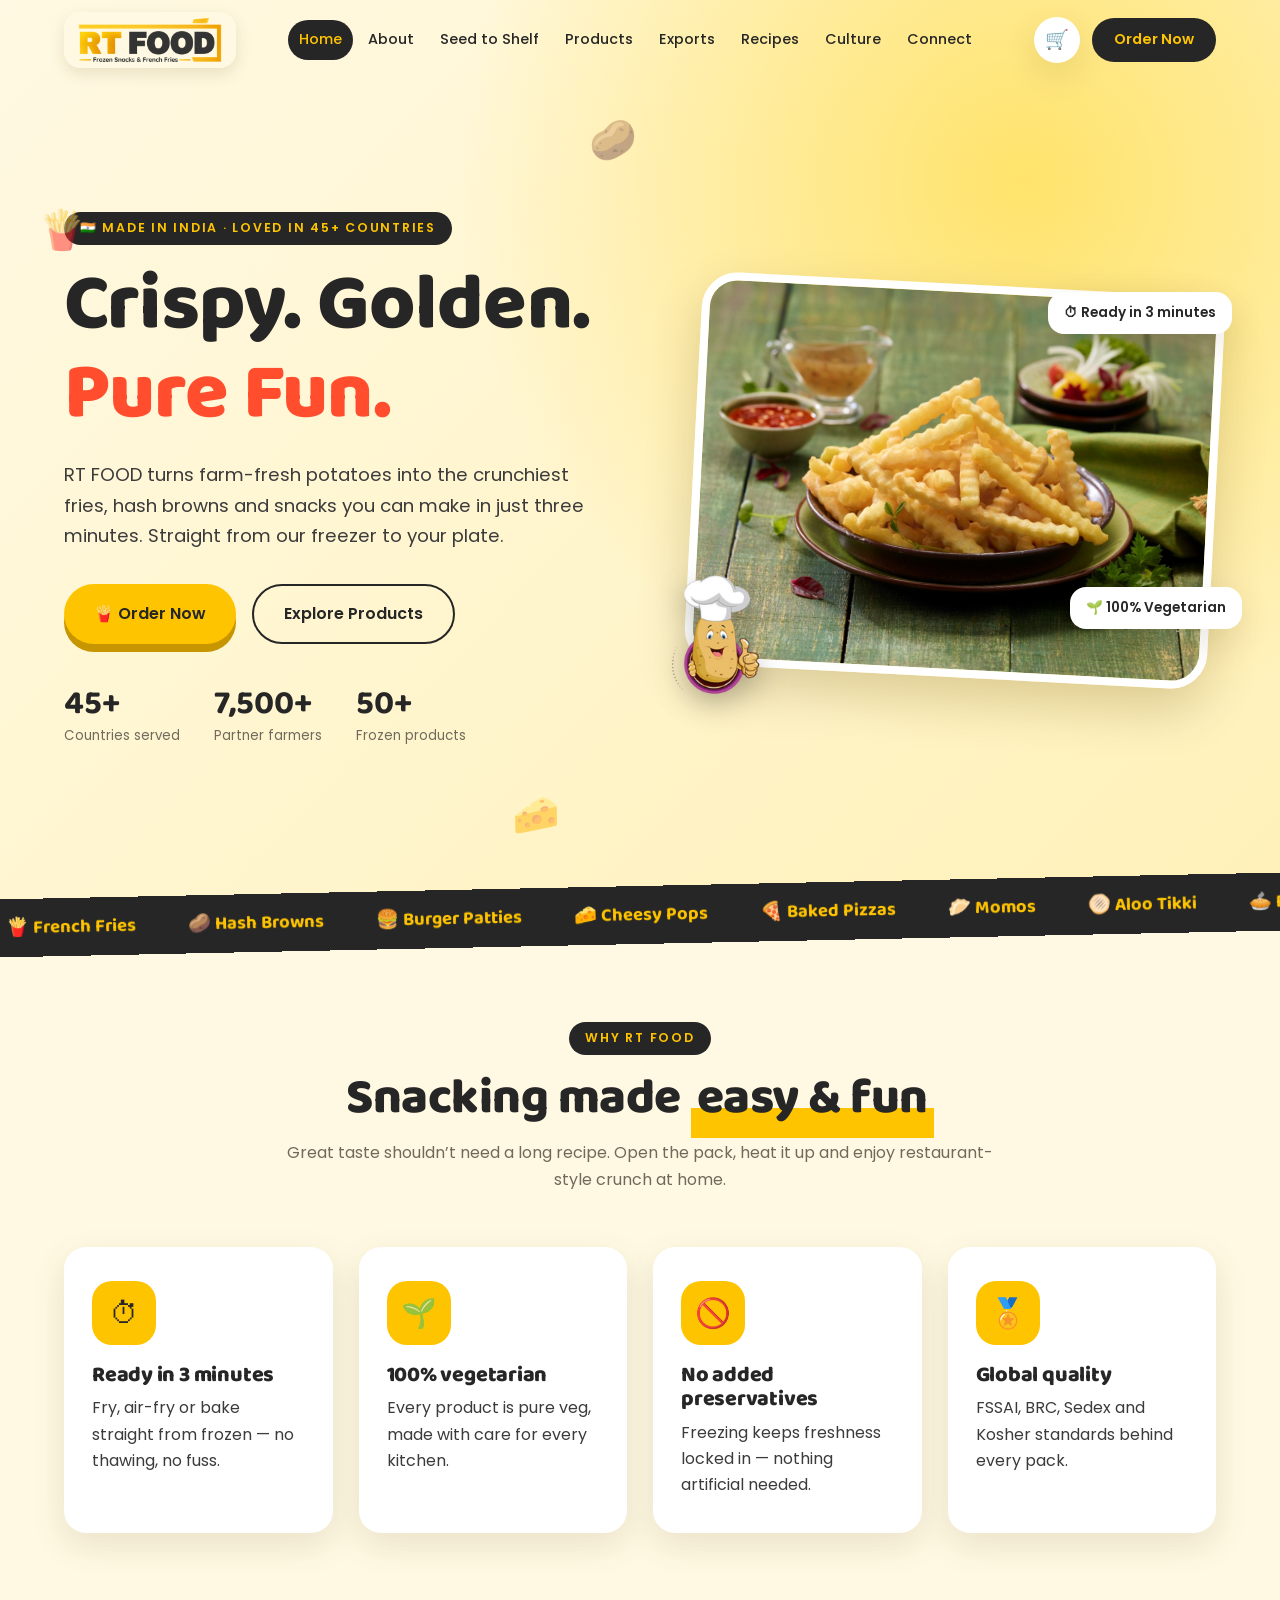
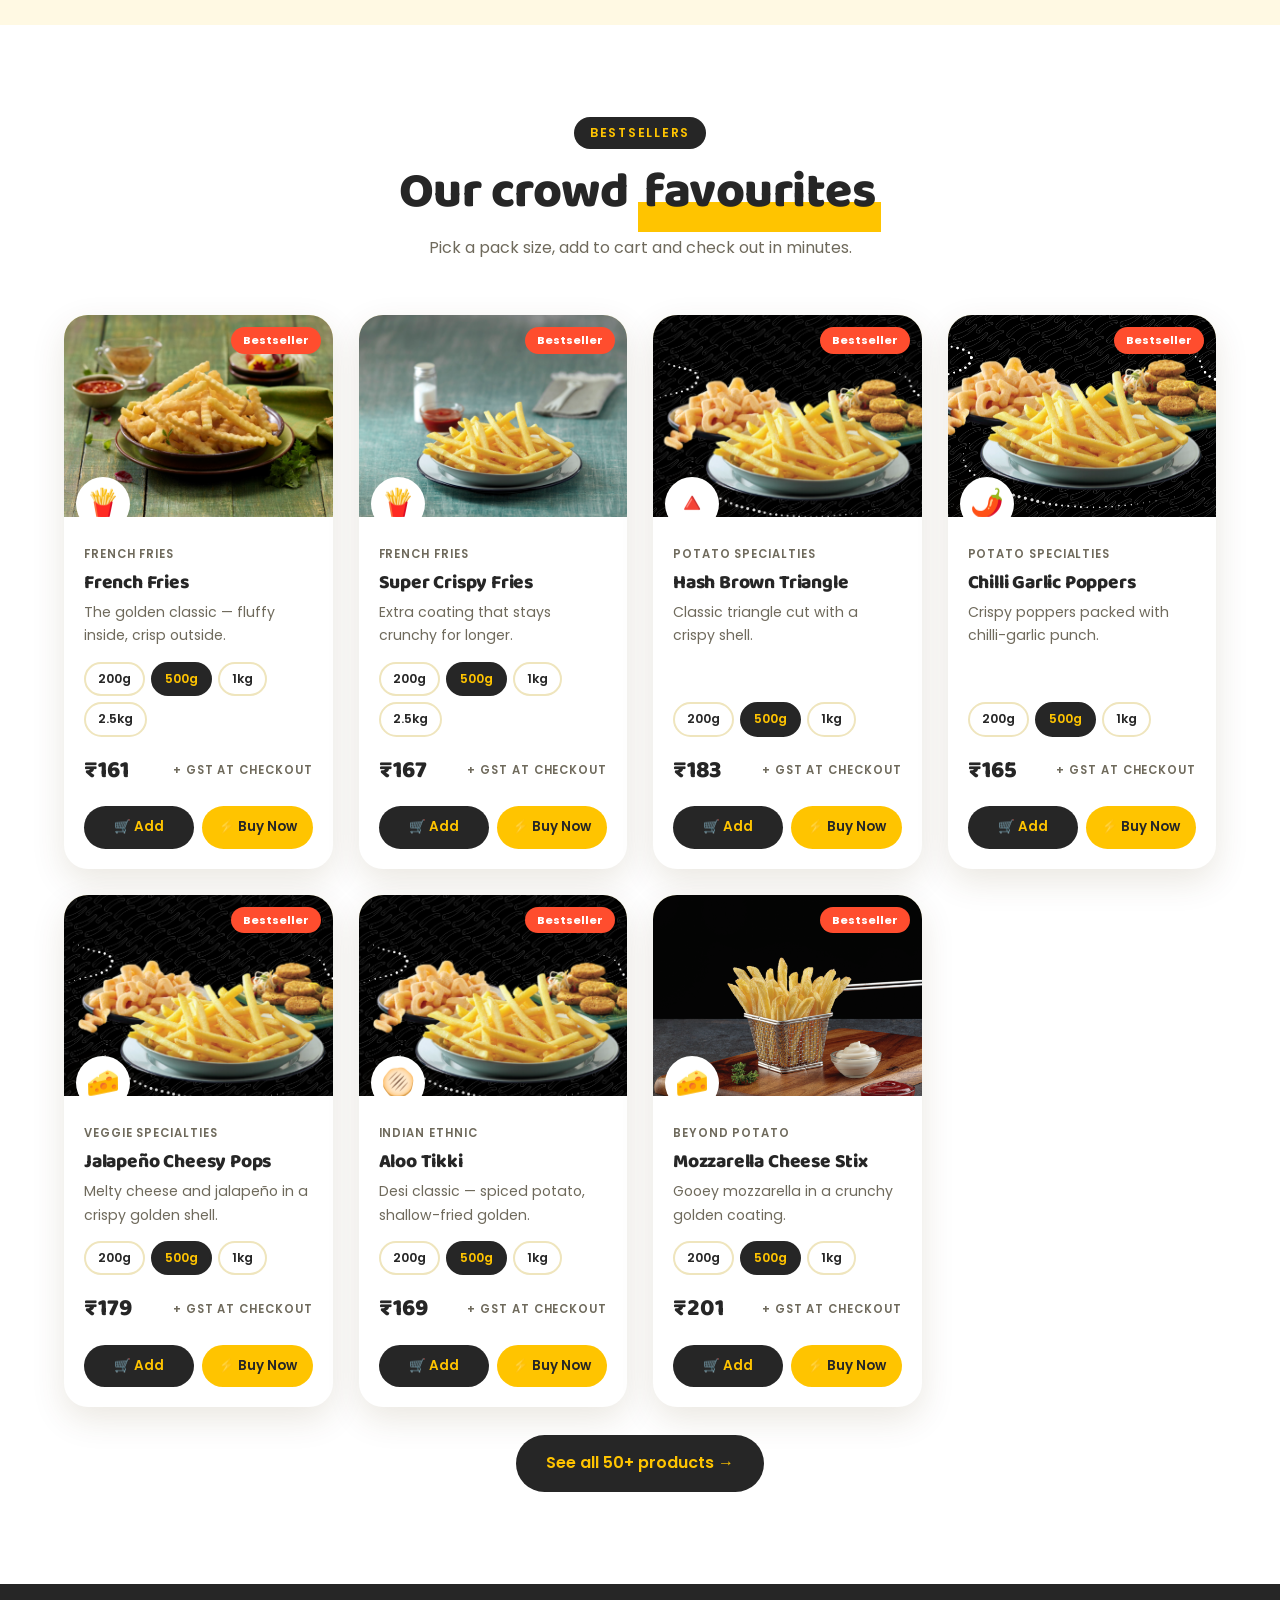
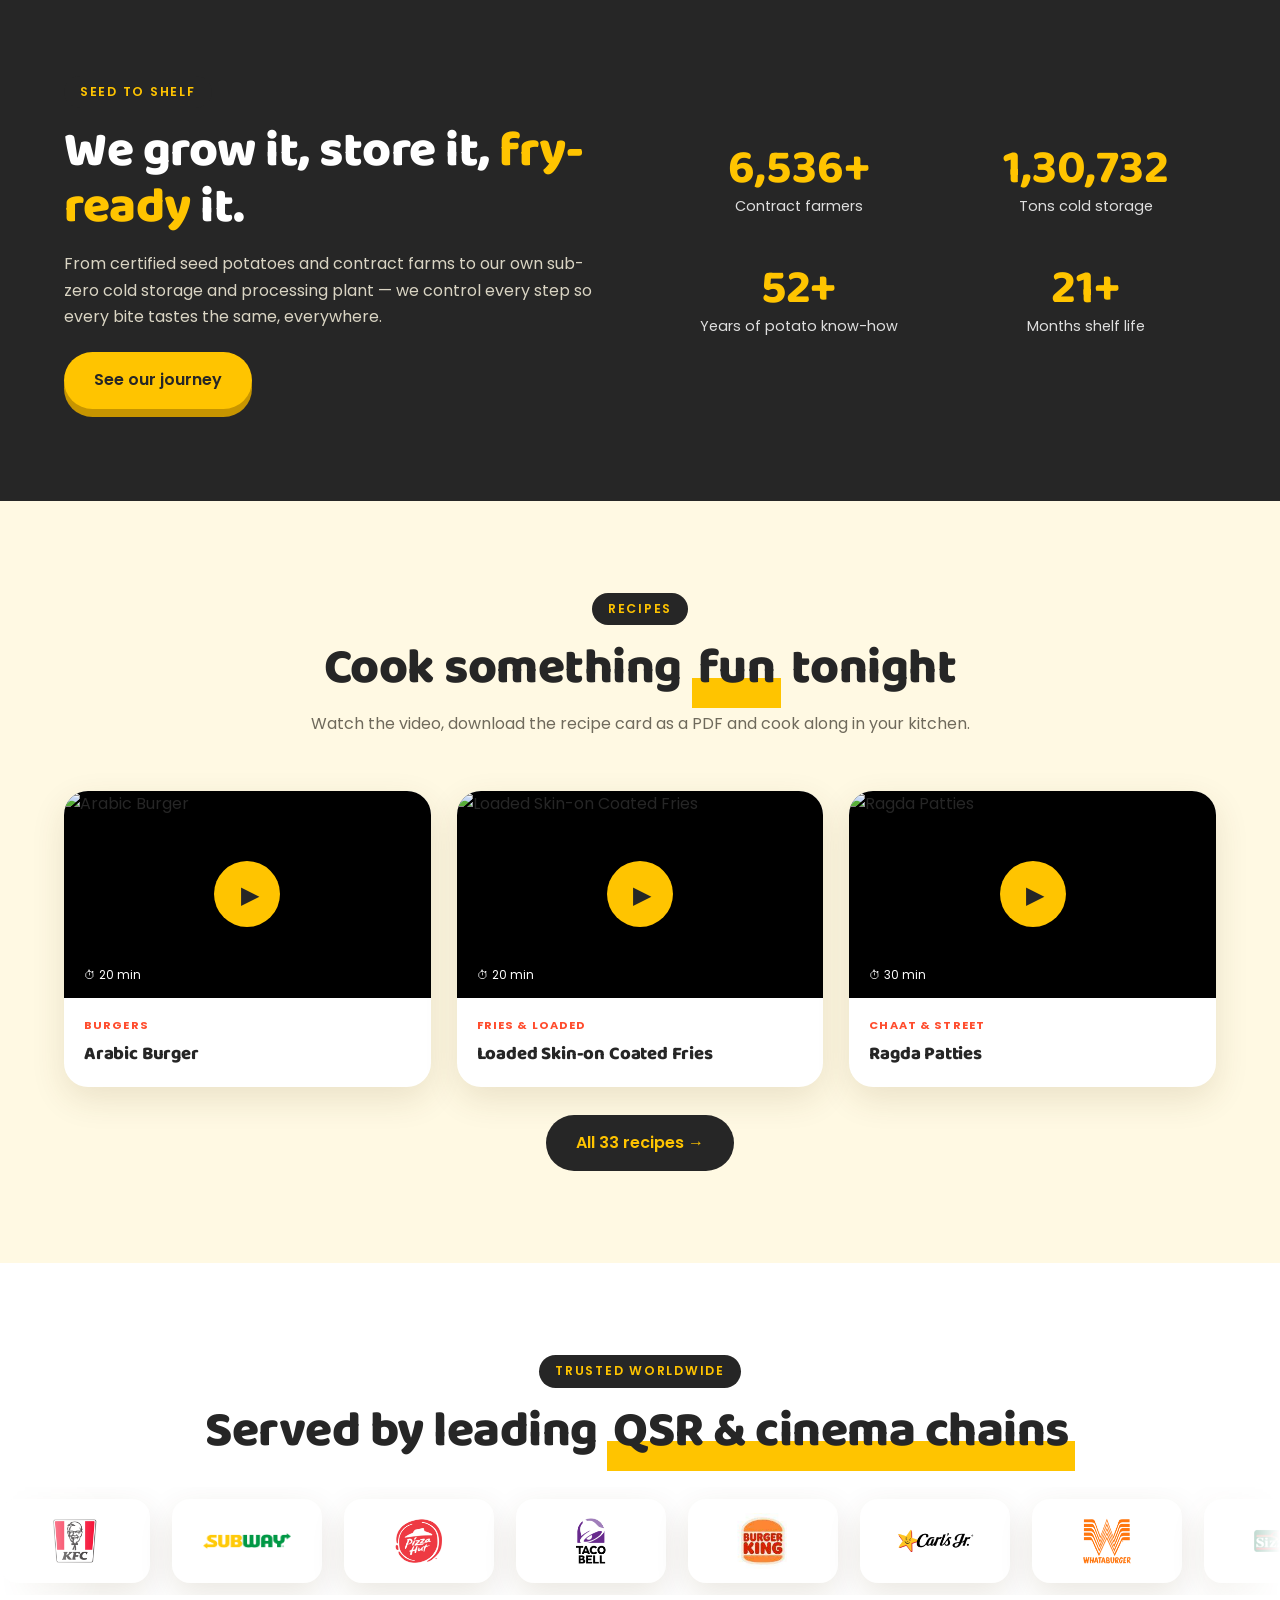
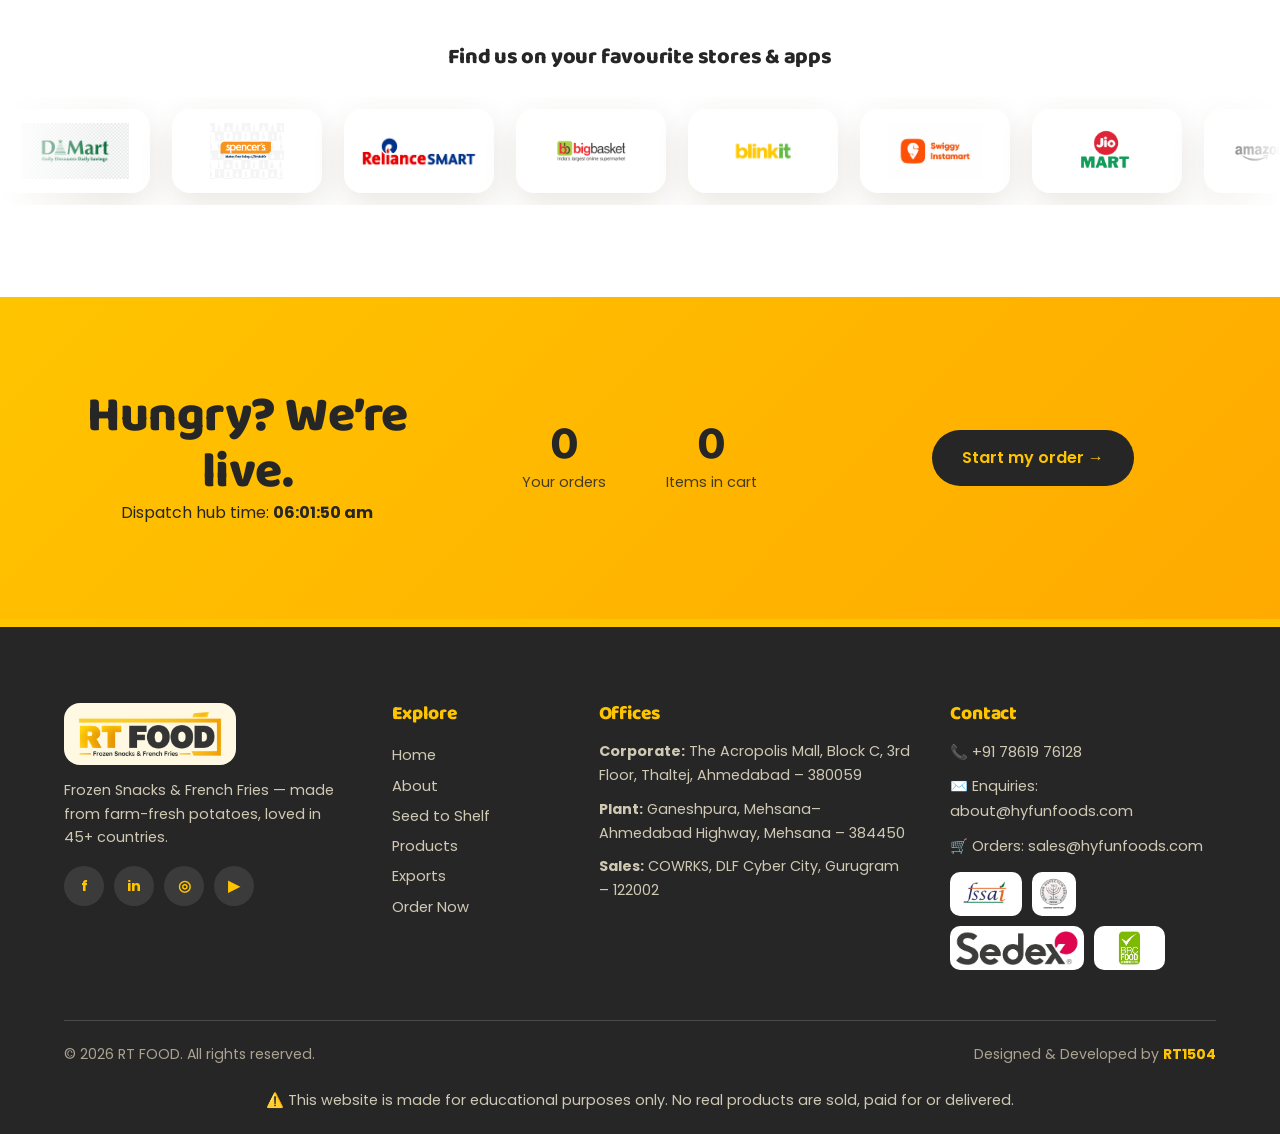
==== commit d2bbca9f: "V.2.7 commit" ====
--- a/index.html
+++ b/index.html
@@ -1,179 +1,57 @@
 <!DOCTYPE html>
 <html lang="en">
-
 <head>
-    <meta charset="UTF-8">
-    <meta name="viewport" content="width=device-width, initial-scale=1.0">
-    <title>Home | RT FOOD – Frozen Snacks &amp; French Fries</title>
-    <meta name="description"
-        content="RT FOOD makes crispy French fries, hash browns, patties and frozen snacks from farm-fresh potatoes — loved in 45+ countries.">
-    <meta name="theme-color" content="#FFC400">
-    <link rel="icon" type="image/png" href="assets/image/favicon.png">
-    <link rel="stylesheet" href="css/style.css">
+<meta charset="UTF-8">
+<meta name="viewport" content="width=device-width, initial-scale=1.0">
+<title>Home | RT FOOD – Frozen Snacks &amp; French Fries</title>
+<meta name="description" content="RT FOOD makes crispy French fries, hash browns, patties and frozen snacks from farm-fresh potatoes — loved in 45+ countries.">
+<meta name="theme-color" content="#FFC400">
+<link rel="icon" type="image/png" href="assets/image/favicon.png">
+<link rel="stylesheet" href="css/style.css">
 
 </head>
-
 <body class="loading">
 
-    <div id="loader" aria-label="Loading"><span class="ld-fry" style="left:8%;animation-delay:0s">🍟</span><span
-            class="ld-fry" style="left:24%;animation-delay:0.7s">🥔</span><span class="ld-fry"
-            style="left:41%;animation-delay:1.3s">🍟</span><span class="ld-fry"
-            style="left:63%;animation-delay:0.3s">🥔</span><span class="ld-fry"
-            style="left:80%;animation-delay:1s">🍟</span><span class="ld-fry"
-            style="left:92%;animation-delay:1.7s">🥔</span>
-        <div class="ld-ring"></div><img class="ld-logo" src="assets/image/logo.png" alt="RT FOOD">
-        <div class="ld-bar"><i></i></div>
-        <div class="ld-txt">Heating up the fryer…</div>
-    </div>
-    <div id="progress"></div>
+<div id="loader" aria-label="Loading"><span class="ld-fry" style="left:8%;animation-delay:0s">🍟</span><span class="ld-fry" style="left:24%;animation-delay:0.7s">🥔</span><span class="ld-fry" style="left:41%;animation-delay:1.3s">🍟</span><span class="ld-fry" style="left:63%;animation-delay:0.3s">🥔</span><span class="ld-fry" style="left:80%;animation-delay:1s">🍟</span><span class="ld-fry" style="left:92%;animation-delay:1.7s">🥔</span><div class="ld-ring"></div><img class="ld-logo" src="assets/image/logo.png" alt="RT FOOD"><div class="ld-bar"><i></i></div><div class="ld-txt">Heating up the fryer…</div></div>
+<div id="progress"></div>
 
-    <div id="site-header"></div>
+<div id="site-header"></div>
 
 
-    <section class="hero"><span class="floaty" style="left:3%;top:22%">🍟</span><span class="floaty"
-            style="left:46%;top:12%;animation-delay:-3s">🥔</span><span class="floaty"
-            style="left:40%;bottom:6%;animation-delay:-5s">🧀</span>
-        <div class="wrap hero-grid">
-            <div>
-                <span class="eyebrow">🇮🇳 Made in India · Loved in 45+ countries</span>
-                <h1>Crispy. Golden.<br><span>Pure Fun.</span></h1>
-                <p class="lead">RT FOOD turns farm-fresh potatoes into the crunchiest fries, hash browns and snacks you
-                    can make in just three minutes. Straight from our freezer to your plate.</p>
-                <div class="hero-btns"><a href="order.html" class="btn btn-y">🍟 Order Now</a><a href="products.html"
-                        class="btn btn-line">Explore Products</a></div>
-                <div class="hero-stats">
-                    <div><b data-count="45" data-suffix="+">0</b><small>Countries served</small></div>
-                    <div><b data-count="7500" data-suffix="+">0</b><small>Partner farmers</small></div>
-                    <div><b data-count="50" data-suffix="+">0</b><small>Frozen products</small></div>
-                </div>
-            </div>
-            <div class="hero-art">
-                <div class="blob"></div><img class="main" src="assets/image/french_fries.png"
-                    alt="Golden crinkle fries served on a plate"><img class="mascot" src="assets/image/potato_chef.png"
-                    alt="RT FOOD potato chef mascot">
-                <div class="chip c1">⏱ Ready in 3 minutes</div>
-                <div class="chip c2">🌱 100% Vegetarian</div>
-            </div>
-        </div>
-    </section>
+<section class="hero"><span class="floaty" style="left:3%;top:22%">🍟</span><span class="floaty" style="left:46%;top:12%;animation-delay:-3s">🥔</span><span class="floaty" style="left:40%;bottom:6%;animation-delay:-5s">🧀</span>
+<div class="wrap hero-grid"><div>
+<span class="eyebrow">🇮🇳 Made in India · Loved in 45+ countries</span>
+<h1>Crispy. Golden.<br><span>Pure Fun.</span></h1>
+<p class="lead">RT FOOD turns farm-fresh potatoes into the crunchiest fries, hash browns and snacks you can make in just three minutes. Straight from our freezer to your plate.</p>
+<div class="hero-btns"><a href="order.html" class="btn btn-y">🍟 Order Now</a><a href="products.html" class="btn btn-line">Explore Products</a></div>
+<div class="hero-stats"><div><b data-count="45" data-suffix="+">0</b><small>Countries served</small></div><div><b data-count="7500" data-suffix="+">0</b><small>Partner farmers</small></div><div><b data-count="50" data-suffix="+">0</b><small>Frozen products</small></div></div></div>
+<div class="hero-art"><div class="blob"></div><img class="main" src="assets/image/french_fries.png" alt="Golden crinkle fries served on a plate"><img class="mascot" src="assets/image/potato_chef.png" alt="RT FOOD potato chef mascot"><div class="chip c1">⏱ Ready in 3 minutes</div><div class="chip c2">🌱 100% Vegetarian</div></div></div></section>
 
-    <div class="ticker">
-        <div><span>🍟 French Fries</span><span>🥔 Hash Browns</span><span>🍔 Burger Patties</span><span>🧀 Cheesy
-                Pops</span><span>🍕 Baked Pizzas</span><span>🥟 Momos</span><span>🫓 Aloo Tikki</span><span>🥧 Fruit
-                Pies</span><span>🍟 French Fries</span><span>🥔 Hash Browns</span><span>🍔 Burger Patties</span><span>🧀
-                Cheesy Pops</span><span>🍕 Baked Pizzas</span><span>🥟 Momos</span><span>🫓 Aloo Tikki</span><span>🥧
-                Fruit Pies</span></div>
-    </div>
+<div class="ticker"><div><span>🍟 French Fries</span><span>🥔 Hash Browns</span><span>🍔 Burger Patties</span><span>🧀 Cheesy Pops</span><span>🍕 Baked Pizzas</span><span>🥟 Momos</span><span>🫓 Aloo Tikki</span><span>🥧 Fruit Pies</span><span>🍟 French Fries</span><span>🥔 Hash Browns</span><span>🍔 Burger Patties</span><span>🧀 Cheesy Pops</span><span>🍕 Baked Pizzas</span><span>🥟 Momos</span><span>🫓 Aloo Tikki</span><span>🥧 Fruit Pies</span></div></div>
 
-    <section>
-        <div class="wrap">
-            <div class="sec-head reveal"><span class="eyebrow">Why RT FOOD</span>
-                <h2>Snacking made <span class="hl">easy &amp; fun</span></h2>
-                <p>Great taste shouldn’t need a long recipe. Open the pack, heat it up and enjoy restaurant-style crunch
-                    at home.</p>
-            </div>
-            <div class="grid g4">
-                <div class="card reveal d1">
-                    <div class="ico">⏱</div>
-                    <h3>Ready in 3 minutes</h3>
-                    <p>Fry, air-fry or bake straight from frozen — no thawing, no fuss.</p>
-                </div>
-                <div class="card reveal d2">
-                    <div class="ico">🌱</div>
-                    <h3>100% vegetarian</h3>
-                    <p>Every product is pure veg, made with care for every kitchen.</p>
-                </div>
-                <div class="card reveal d3">
-                    <div class="ico">🚫</div>
-                    <h3>No added preservatives</h3>
-                    <p>Freezing keeps freshness locked in — nothing artificial needed.</p>
-                </div>
-                <div class="card reveal d4">
-                    <div class="ico">🏅</div>
-                    <h3>Global quality</h3>
-                    <p>FSSAI, BRC, Sedex and Kosher standards behind every pack.</p>
-                </div>
-            </div>
-        </div>
-    </section>
+<section><div class="wrap"><div class="sec-head reveal"><span class="eyebrow">Why RT FOOD</span><h2>Snacking made <span class="hl">easy &amp; fun</span></h2><p>Great taste shouldn’t need a long recipe. Open the pack, heat it up and enjoy restaurant-style crunch at home.</p></div>
+<div class="grid g4"><div class="card reveal d1"><div class="ico">⏱</div><h3>Ready in 3 minutes</h3><p>Fry, air-fry or bake straight from frozen — no thawing, no fuss.</p></div><div class="card reveal d2"><div class="ico">🌱</div><h3>100% vegetarian</h3><p>Every product is pure veg, made with care for every kitchen.</p></div><div class="card reveal d3"><div class="ico">🚫</div><h3>No added preservatives</h3><p>Freezing keeps freshness locked in — nothing artificial needed.</p></div><div class="card reveal d4"><div class="ico">🏅</div><h3>Global quality</h3><p>FSSAI, BRC, Sedex and Kosher standards behind every pack.</p></div></div></div></section>
 
-    <section class="bg-w">
-        <div class="wrap">
-            <div class="sec-head reveal"><span class="eyebrow">Bestsellers</span>
-                <h2>Our crowd <span class="hl">favourites</span></h2>
-                <p>Pick a pack size, add to cart and check out in minutes.</p>
-            </div>
-            <div class="pgrid" id="featured"></div>
-            <div class="center mt"><a href="products.html" class="btn btn-dark">See all 50+ products →</a></div>
-        </div>
-    </section>
+<section class="bg-w"><div class="wrap"><div class="sec-head reveal"><span class="eyebrow">Bestsellers</span><h2>Our crowd <span class="hl">favourites</span></h2><p>Pick a pack size, add to cart and check out in minutes.</p></div>
+<div class="pgrid" id="featured"></div><div class="center mt"><a href="products.html" class="btn btn-dark">See all 50+ products →</a></div></div></section>
 
-    <section class="bg-ink">
-        <div class="wrap">
-            <div class="split">
-                <div class="reveal l"><span class="eyebrow">Seed to Shelf</span>
-                    <h2>We grow it, store it, <span style="color:var(--y)">fry-ready</span> it.</h2>
-                    <p style="margin:16px 0 22px">From certified seed potatoes and contract farms to our own sub-zero
-                        cold storage and processing plant — we control every step so every bite tastes the same,
-                        everywhere.</p><a href="seedtoshelf.html" class="btn btn-y">See our journey</a>
-                </div>
-                <div class="grid g2 reveal r">
-                    <div class="stat"><b data-count="7500" data-suffix="+">0</b><span>Contract farmers</span></div>
-                    <div class="stat"><b data-count="150000">0</b><span>Tons cold storage</span></div>
-                    <div class="stat"><b data-count="60" data-suffix="+">0</b><span>Years of potato know-how</span>
-                    </div>
-                    <div class="stat"><b data-count="25" data-suffix="+">0</b><span>Months shelf life</span></div>
-                </div>
-            </div>
-        </div>
-    </section>
+<section class="bg-ink"><div class="wrap"><div class="split"><div class="reveal l"><span class="eyebrow">Seed to Shelf</span><h2>We grow it, store it, <span style="color:var(--y)">fry-ready</span> it.</h2><p style="margin:16px 0 22px">From certified seed potatoes and contract farms to our own sub-zero cold storage and processing plant — we control every step so every bite tastes the same, everywhere.</p><a href="seedtoshelf.html" class="btn btn-y">See our journey</a></div>
+<div class="grid g2 reveal r"><div class="stat"><b data-count="7500" data-suffix="+">0</b><span>Contract farmers</span></div><div class="stat"><b data-count="150000">0</b><span>Tons cold storage</span></div><div class="stat"><b data-count="60" data-suffix="+">0</b><span>Years of potato know-how</span></div><div class="stat"><b data-count="25" data-suffix="+">0</b><span>Months shelf life</span></div></div></div></div></section>
 
-    <section>
-        <div class="wrap">
-            <div class="sec-head reveal"><span class="eyebrow">Recipes</span>
-                <h2>Cook something <span class="hl">fun</span> tonight</h2>
-                <p>Watch the video, download the recipe card as a PDF and cook along in your kitchen.</p>
-            </div>
-            <div class="vgrid" id="rteaser"></div>
-            <div class="center mt"><a href="Recipes.html" class="btn btn-dark">All 33 recipes →</a></div>
-        </div>
-    </section>
+<section><div class="wrap"><div class="sec-head reveal"><span class="eyebrow">Recipes</span><h2>Cook something <span class="hl">fun</span> tonight</h2><p>Watch the video, download the recipe card as a PDF and cook along in your kitchen.</p></div><div class="vgrid" id="rteaser"></div><div class="center mt"><a href="Recipes.html" class="btn btn-dark">All 33 recipes →</a></div></div></section>
 
-    <section class="bg-w">
-        <div class="wrap center"><span class="eyebrow">Trusted worldwide</span>
-            <h2>Served by leading <span class="hl">QSR &amp; cinema chains</span></h2>
-        </div>
-        <div class="marquee mt" id="mq1"></div>
-        <div class="wrap center" style="margin-top:50px">
-            <h3>Find us on your favourite stores &amp; apps</h3>
-        </div>
-        <div class="marquee mt" id="mq2"></div>
-    </section>
+<section class="bg-w"><div class="wrap center"><span class="eyebrow">Trusted worldwide</span><h2>Served by leading <span class="hl">QSR &amp; cinema chains</span></h2></div><div class="marquee mt" id="mq1"></div>
+<div class="wrap center" style="margin-top:50px"><h3>Find us on your favourite stores &amp; apps</h3></div><div class="marquee mt" id="mq2"></div></section>
 
-    <section class="bg-y">
-        <div class="wrap">
-            <div class="grid g3 center" style="align-items:center">
-                <div>
-                    <h2>Hungry? We’re live.</h2>
-                    <p style="color:var(--ink)">Dispatch hub time: <b id="hubClock">--:--</b></p>
-                </div>
-                <div style="display:flex;gap:40px;justify-content:center">
-                    <div class="stat"><b id="liveOrders" style="color:var(--ink)">0</b><span>Your orders</span></div>
-                    <div class="stat"><b id="liveCart" style="color:var(--ink)">0</b><span>Items in cart</span></div>
-                </div>
-                <div><a href="order.html" class="btn btn-dark">Start my order →</a></div>
-            </div>
-        </div>
-    </section>
+<section class="bg-y"><div class="wrap"><div class="grid g3 center" style="align-items:center"><div><h2>Hungry? We’re live.</h2><p style="color:var(--ink)">Dispatch hub time: <b id="hubClock">--:--</b></p></div><div style="display:flex;gap:40px;justify-content:center"><div class="stat"><b id="liveOrders" style="color:var(--ink)">0</b><span>Your orders</span></div><div class="stat"><b id="liveCart" style="color:var(--ink)">0</b><span>Items in cart</span></div></div><div><a href="order.html" class="btn btn-dark">Start my order →</a></div></div></div></section>
 
 
-    <div id="site-footer"></div>
+<div id="site-footer"></div>
 
-    <script src="js/data.js"></script>
-    <script src="js/logo.js"></script>
-    <script src="js/main.js"></script>
-    <script src="js/shop.js"></script>
-    <script src="js/home.js"></script>
+<script src="js/data.js"></script>
+<script src="js/logo.js"></script>
+<script src="js/main.js"></script>
+<script src="js/shop.js"></script>
+<script src="js/home.js"></script>
 </body>
-
-</html>+</html>
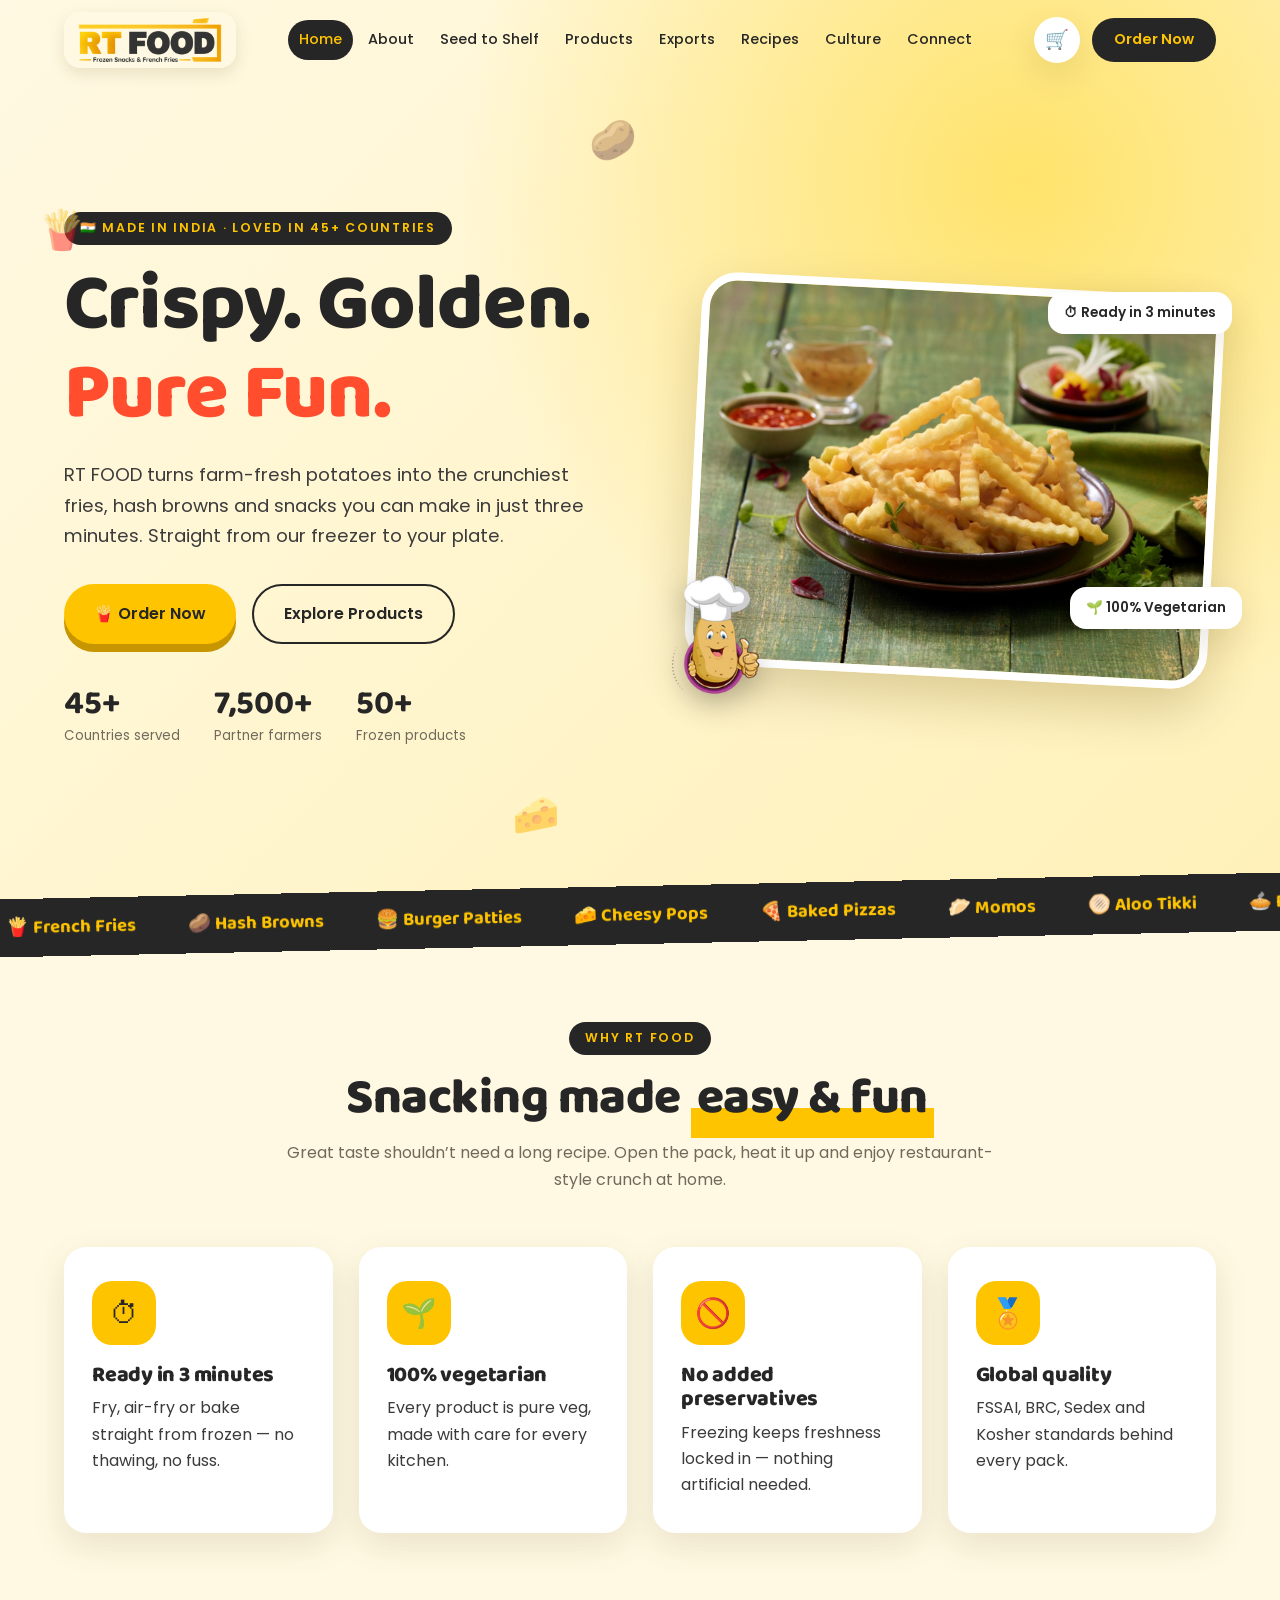
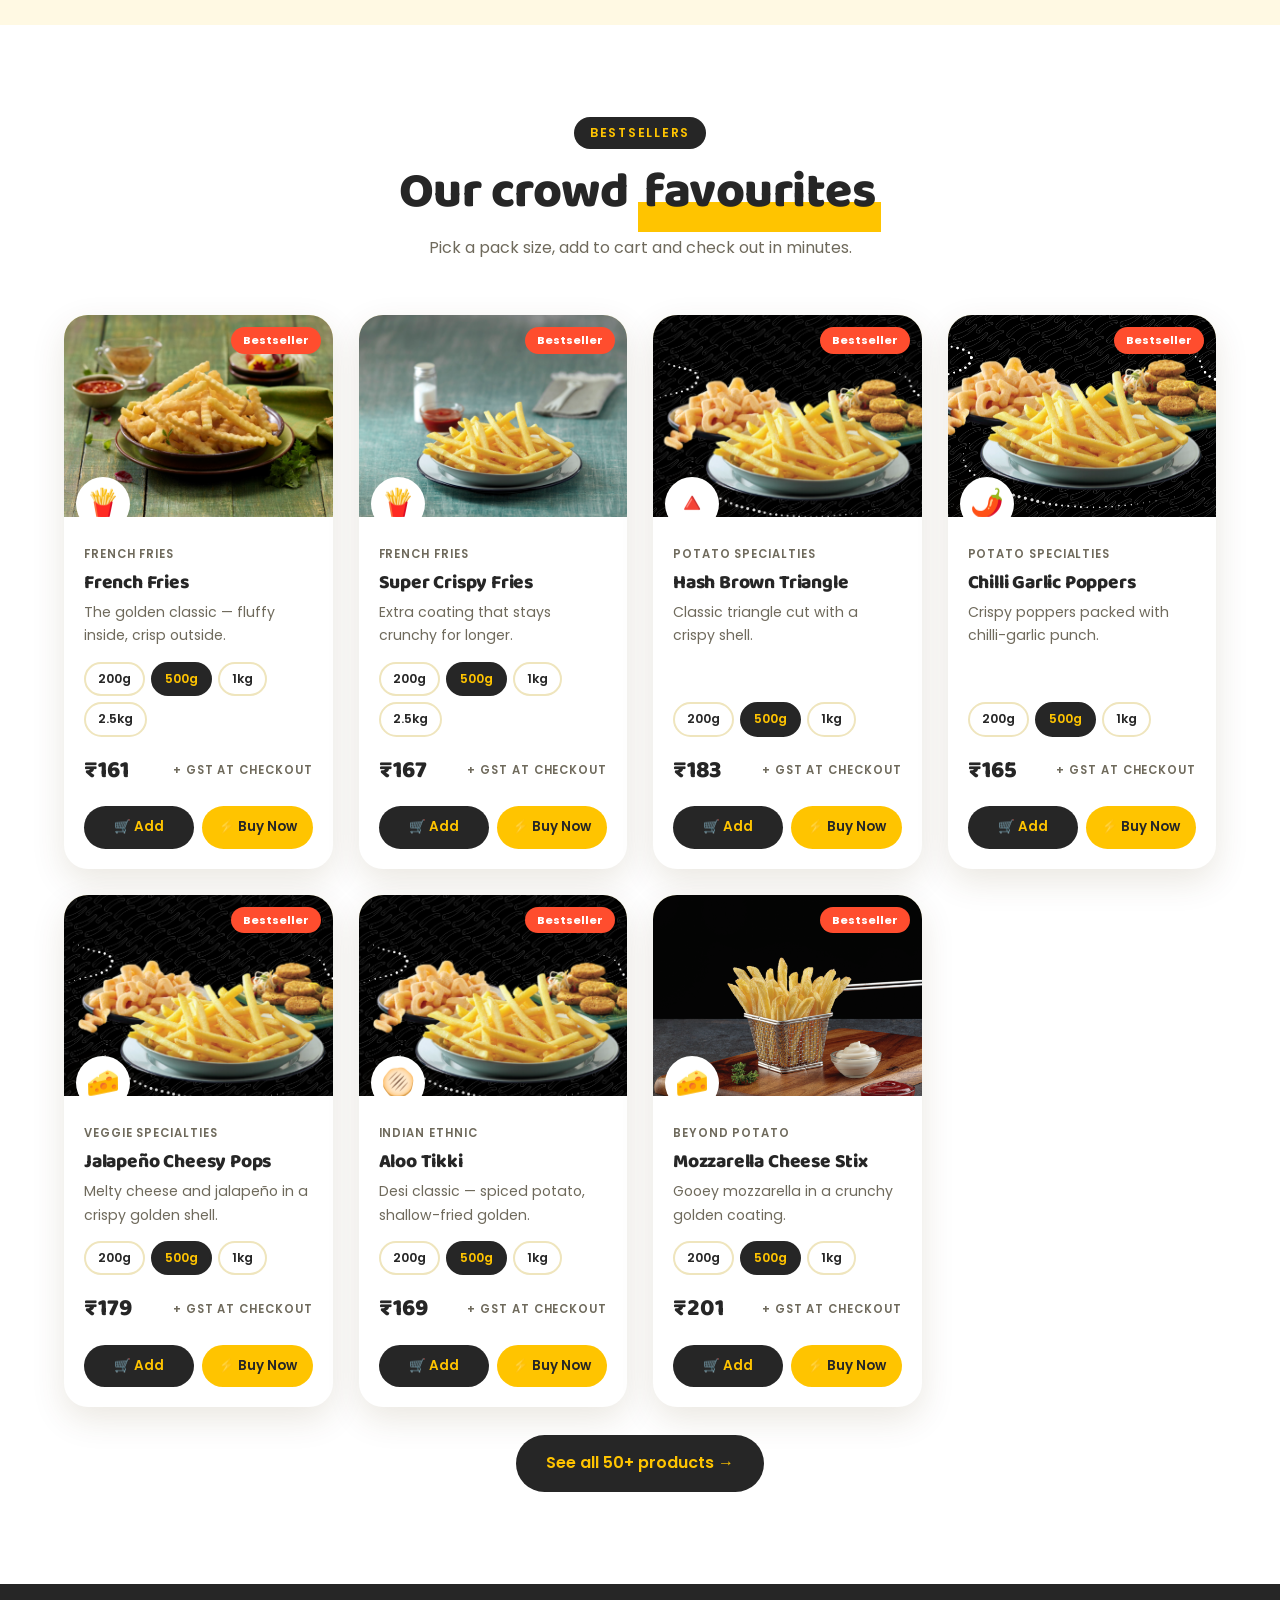
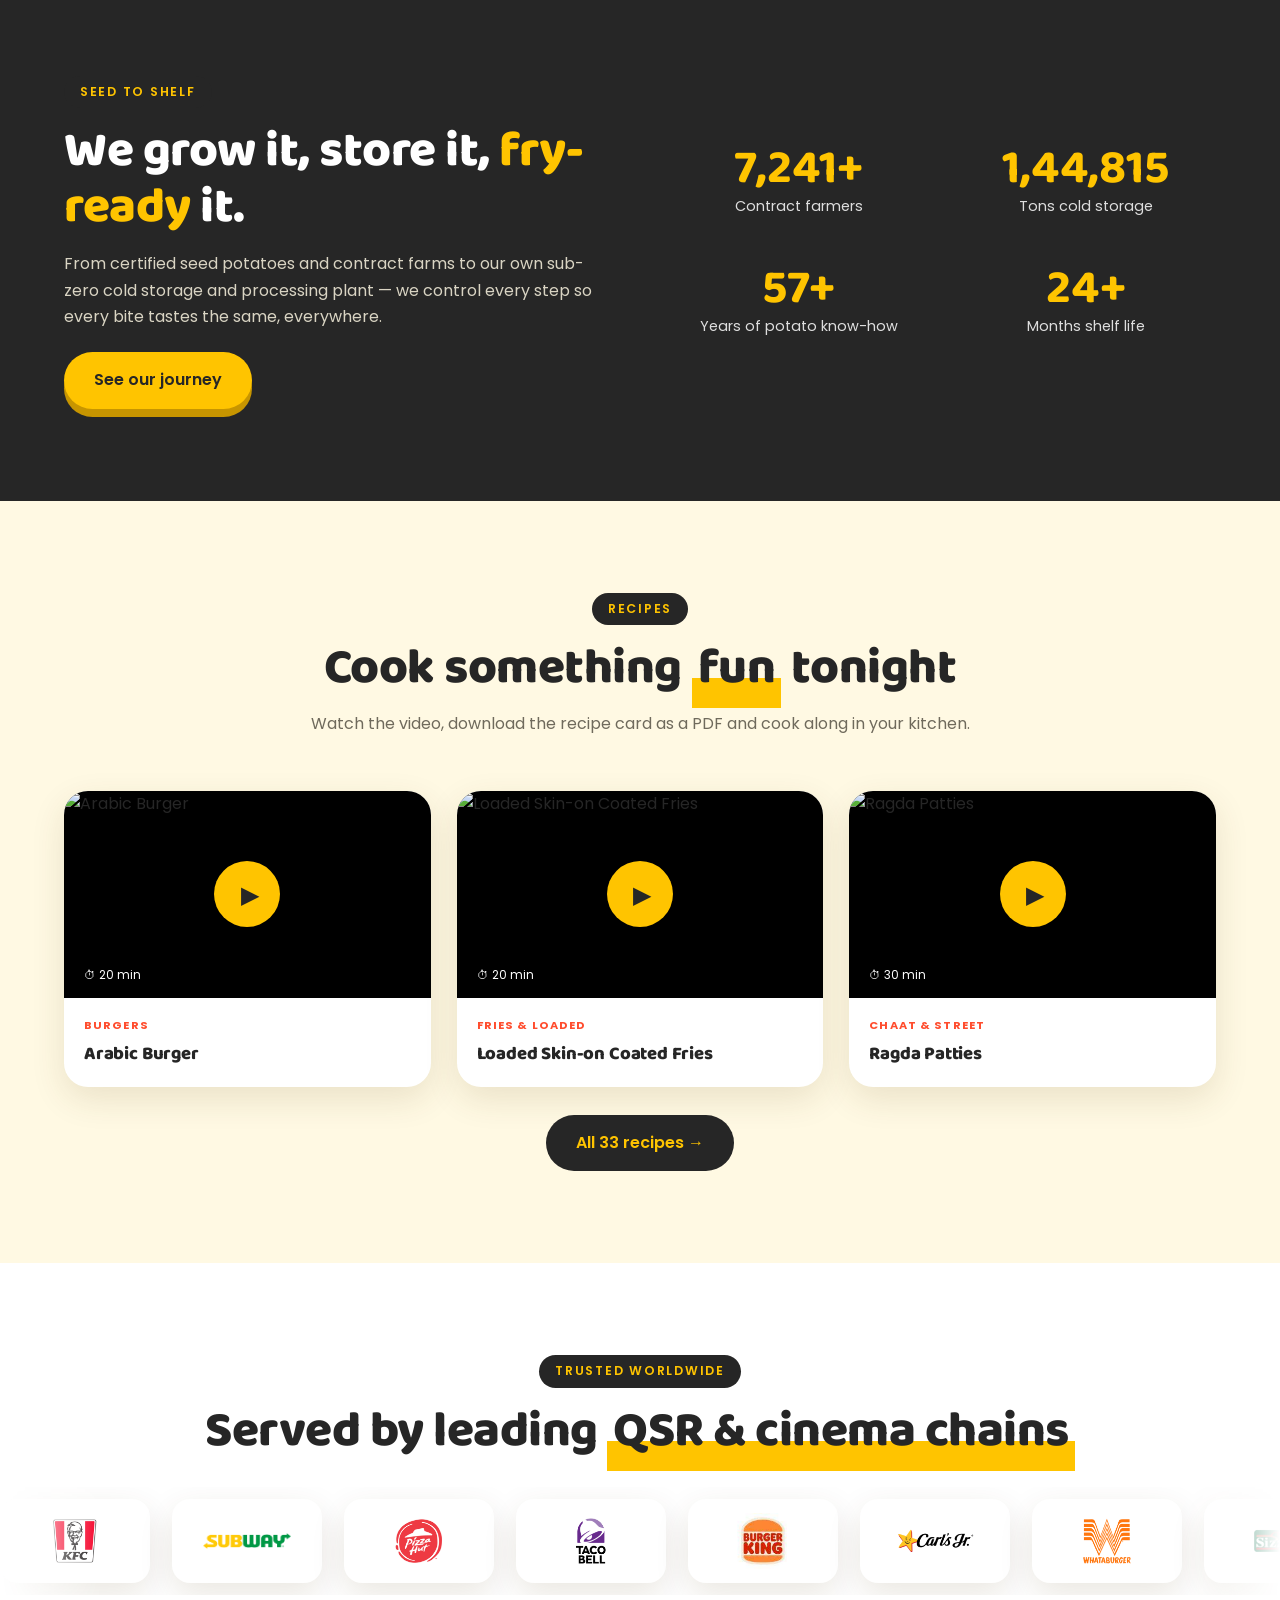
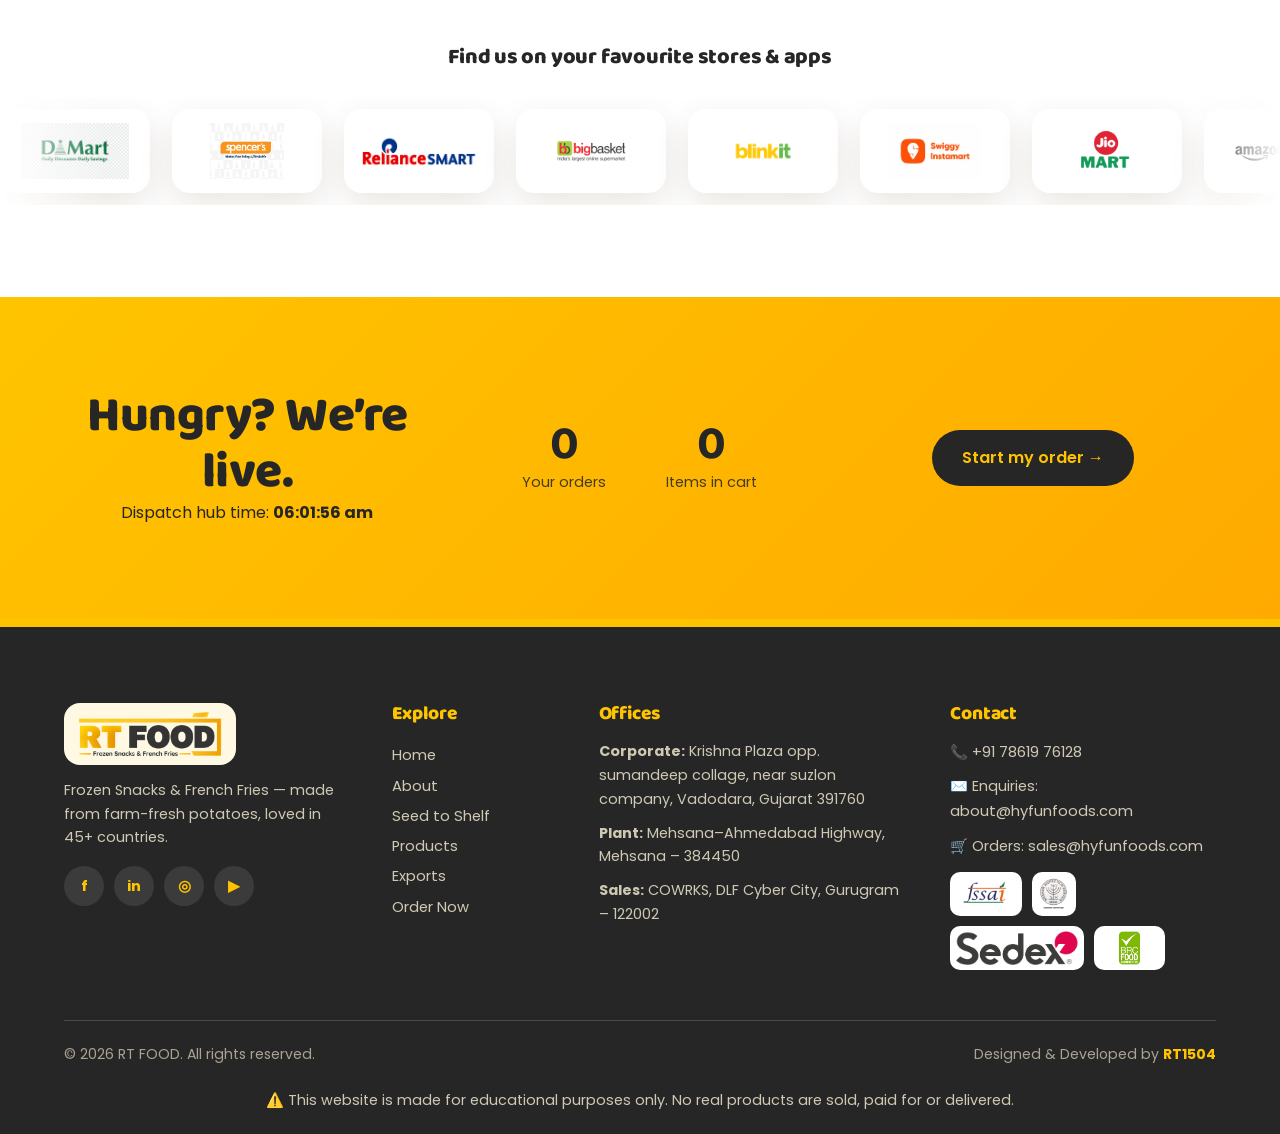
==== commit 91b6a3f5: "V.2 commit" ====
--- a/index.html
+++ b/index.html
@@ -1,57 +1,179 @@
 <!DOCTYPE html>
 <html lang="en">
+
 <head>
-<meta charset="UTF-8">
-<meta name="viewport" content="width=device-width, initial-scale=1.0">
-<title>Home | RT FOOD – Frozen Snacks &amp; French Fries</title>
-<meta name="description" content="RT FOOD makes crispy French fries, hash browns, patties and frozen snacks from farm-fresh potatoes — loved in 45+ countries.">
-<meta name="theme-color" content="#FFC400">
-<link rel="icon" type="image/png" href="assets/image/favicon.png">
-<link rel="stylesheet" href="css/style.css">
+    <meta charset="UTF-8">
+    <meta name="viewport" content="width=device-width, initial-scale=1.0">
+    <title>Home | RT FOOD – Frozen Snacks &amp; French Fries</title>
+    <meta name="description"
+        content="RT FOOD makes crispy French fries, hash browns, patties and frozen snacks from farm-fresh potatoes — loved in 45+ countries.">
+    <meta name="theme-color" content="#FFC400">
+    <link rel="icon" type="image/png" href="assets/image/favicon.png">
+    <link rel="stylesheet" href="css/style.css">
 
 </head>
+
 <body class="loading">
 
-<div id="loader" aria-label="Loading"><span class="ld-fry" style="left:8%;animation-delay:0s">🍟</span><span class="ld-fry" style="left:24%;animation-delay:0.7s">🥔</span><span class="ld-fry" style="left:41%;animation-delay:1.3s">🍟</span><span class="ld-fry" style="left:63%;animation-delay:0.3s">🥔</span><span class="ld-fry" style="left:80%;animation-delay:1s">🍟</span><span class="ld-fry" style="left:92%;animation-delay:1.7s">🥔</span><div class="ld-ring"></div><img class="ld-logo" src="assets/image/logo.png" alt="RT FOOD"><div class="ld-bar"><i></i></div><div class="ld-txt">Heating up the fryer…</div></div>
-<div id="progress"></div>
+    <div id="loader" aria-label="Loading"><span class="ld-fry" style="left:8%;animation-delay:0s">🍟</span><span
+            class="ld-fry" style="left:24%;animation-delay:0.7s">🥔</span><span class="ld-fry"
+            style="left:41%;animation-delay:1.3s">🍟</span><span class="ld-fry"
+            style="left:63%;animation-delay:0.3s">🥔</span><span class="ld-fry"
+            style="left:80%;animation-delay:1s">🍟</span><span class="ld-fry"
+            style="left:92%;animation-delay:1.7s">🥔</span>
+        <div class="ld-ring"></div><img class="ld-logo" src="assets/image/logo.png" alt="RT FOOD">
+        <div class="ld-bar"><i></i></div>
+        <div class="ld-txt">Heating up the fryer…</div>
+    </div>
+    <div id="progress"></div>
 
-<div id="site-header"></div>
+    <div id="site-header"></div>
 
 
-<section class="hero"><span class="floaty" style="left:3%;top:22%">🍟</span><span class="floaty" style="left:46%;top:12%;animation-delay:-3s">🥔</span><span class="floaty" style="left:40%;bottom:6%;animation-delay:-5s">🧀</span>
-<div class="wrap hero-grid"><div>
-<span class="eyebrow">🇮🇳 Made in India · Loved in 45+ countries</span>
-<h1>Crispy. Golden.<br><span>Pure Fun.</span></h1>
-<p class="lead">RT FOOD turns farm-fresh potatoes into the crunchiest fries, hash browns and snacks you can make in just three minutes. Straight from our freezer to your plate.</p>
-<div class="hero-btns"><a href="order.html" class="btn btn-y">🍟 Order Now</a><a href="products.html" class="btn btn-line">Explore Products</a></div>
-<div class="hero-stats"><div><b data-count="45" data-suffix="+">0</b><small>Countries served</small></div><div><b data-count="7500" data-suffix="+">0</b><small>Partner farmers</small></div><div><b data-count="50" data-suffix="+">0</b><small>Frozen products</small></div></div></div>
-<div class="hero-art"><div class="blob"></div><img class="main" src="assets/image/french_fries.png" alt="Golden crinkle fries served on a plate"><img class="mascot" src="assets/image/potato_chef.png" alt="RT FOOD potato chef mascot"><div class="chip c1">⏱ Ready in 3 minutes</div><div class="chip c2">🌱 100% Vegetarian</div></div></div></section>
+    <section class="hero"><span class="floaty" style="left:3%;top:22%">🍟</span><span class="floaty"
+            style="left:46%;top:12%;animation-delay:-3s">🥔</span><span class="floaty"
+            style="left:40%;bottom:6%;animation-delay:-5s">🧀</span>
+        <div class="wrap hero-grid">
+            <div>
+                <span class="eyebrow">🇮🇳 Made in India · Loved in 45+ countries</span>
+                <h1>Crispy. Golden.<br><span>Pure Fun.</span></h1>
+                <p class="lead">RT FOOD turns farm-fresh potatoes into the crunchiest fries, hash browns and snacks you
+                    can make in just three minutes. Straight from our freezer to your plate.</p>
+                <div class="hero-btns"><a href="order.html" class="btn btn-y">🍟 Order Now</a><a href="products.html"
+                        class="btn btn-line">Explore Products</a></div>
+                <div class="hero-stats">
+                    <div><b data-count="45" data-suffix="+">0</b><small>Countries served</small></div>
+                    <div><b data-count="7500" data-suffix="+">0</b><small>Partner farmers</small></div>
+                    <div><b data-count="50" data-suffix="+">0</b><small>Frozen products</small></div>
+                </div>
+            </div>
+            <div class="hero-art">
+                <div class="blob"></div><img class="main" src="assets/image/french_fries.png"
+                    alt="Golden crinkle fries served on a plate"><img class="mascot" src="assets/image/potato_chef.png"
+                    alt="RT FOOD potato chef mascot">
+                <div class="chip c1">⏱ Ready in 3 minutes</div>
+                <div class="chip c2">🌱 100% Vegetarian</div>
+            </div>
+        </div>
+    </section>
 
-<div class="ticker"><div><span>🍟 French Fries</span><span>🥔 Hash Browns</span><span>🍔 Burger Patties</span><span>🧀 Cheesy Pops</span><span>🍕 Baked Pizzas</span><span>🥟 Momos</span><span>🫓 Aloo Tikki</span><span>🥧 Fruit Pies</span><span>🍟 French Fries</span><span>🥔 Hash Browns</span><span>🍔 Burger Patties</span><span>🧀 Cheesy Pops</span><span>🍕 Baked Pizzas</span><span>🥟 Momos</span><span>🫓 Aloo Tikki</span><span>🥧 Fruit Pies</span></div></div>
+    <div class="ticker">
+        <div><span>🍟 French Fries</span><span>🥔 Hash Browns</span><span>🍔 Burger Patties</span><span>🧀 Cheesy
+                Pops</span><span>🍕 Baked Pizzas</span><span>🥟 Momos</span><span>🫓 Aloo Tikki</span><span>🥧 Fruit
+                Pies</span><span>🍟 French Fries</span><span>🥔 Hash Browns</span><span>🍔 Burger Patties</span><span>🧀
+                Cheesy Pops</span><span>🍕 Baked Pizzas</span><span>🥟 Momos</span><span>🫓 Aloo Tikki</span><span>🥧
+                Fruit Pies</span></div>
+    </div>
 
-<section><div class="wrap"><div class="sec-head reveal"><span class="eyebrow">Why RT FOOD</span><h2>Snacking made <span class="hl">easy &amp; fun</span></h2><p>Great taste shouldn’t need a long recipe. Open the pack, heat it up and enjoy restaurant-style crunch at home.</p></div>
-<div class="grid g4"><div class="card reveal d1"><div class="ico">⏱</div><h3>Ready in 3 minutes</h3><p>Fry, air-fry or bake straight from frozen — no thawing, no fuss.</p></div><div class="card reveal d2"><div class="ico">🌱</div><h3>100% vegetarian</h3><p>Every product is pure veg, made with care for every kitchen.</p></div><div class="card reveal d3"><div class="ico">🚫</div><h3>No added preservatives</h3><p>Freezing keeps freshness locked in — nothing artificial needed.</p></div><div class="card reveal d4"><div class="ico">🏅</div><h3>Global quality</h3><p>FSSAI, BRC, Sedex and Kosher standards behind every pack.</p></div></div></div></section>
+    <section>
+        <div class="wrap">
+            <div class="sec-head reveal"><span class="eyebrow">Why RT FOOD</span>
+                <h2>Snacking made <span class="hl">easy &amp; fun</span></h2>
+                <p>Great taste shouldn’t need a long recipe. Open the pack, heat it up and enjoy restaurant-style crunch
+                    at home.</p>
+            </div>
+            <div class="grid g4">
+                <div class="card reveal d1">
+                    <div class="ico">⏱</div>
+                    <h3>Ready in 3 minutes</h3>
+                    <p>Fry, air-fry or bake straight from frozen — no thawing, no fuss.</p>
+                </div>
+                <div class="card reveal d2">
+                    <div class="ico">🌱</div>
+                    <h3>100% vegetarian</h3>
+                    <p>Every product is pure veg, made with care for every kitchen.</p>
+                </div>
+                <div class="card reveal d3">
+                    <div class="ico">🚫</div>
+                    <h3>No added preservatives</h3>
+                    <p>Freezing keeps freshness locked in — nothing artificial needed.</p>
+                </div>
+                <div class="card reveal d4">
+                    <div class="ico">🏅</div>
+                    <h3>Global quality</h3>
+                    <p>FSSAI, BRC, Sedex and Kosher standards behind every pack.</p>
+                </div>
+            </div>
+        </div>
+    </section>
 
-<section class="bg-w"><div class="wrap"><div class="sec-head reveal"><span class="eyebrow">Bestsellers</span><h2>Our crowd <span class="hl">favourites</span></h2><p>Pick a pack size, add to cart and check out in minutes.</p></div>
-<div class="pgrid" id="featured"></div><div class="center mt"><a href="products.html" class="btn btn-dark">See all 50+ products →</a></div></div></section>
+    <section class="bg-w">
+        <div class="wrap">
+            <div class="sec-head reveal"><span class="eyebrow">Bestsellers</span>
+                <h2>Our crowd <span class="hl">favourites</span></h2>
+                <p>Pick a pack size, add to cart and check out in minutes.</p>
+            </div>
+            <div class="pgrid" id="featured"></div>
+            <div class="center mt"><a href="products.html" class="btn btn-dark">See all 50+ products →</a></div>
+        </div>
+    </section>
 
-<section class="bg-ink"><div class="wrap"><div class="split"><div class="reveal l"><span class="eyebrow">Seed to Shelf</span><h2>We grow it, store it, <span style="color:var(--y)">fry-ready</span> it.</h2><p style="margin:16px 0 22px">From certified seed potatoes and contract farms to our own sub-zero cold storage and processing plant — we control every step so every bite tastes the same, everywhere.</p><a href="seedtoshelf.html" class="btn btn-y">See our journey</a></div>
-<div class="grid g2 reveal r"><div class="stat"><b data-count="7500" data-suffix="+">0</b><span>Contract farmers</span></div><div class="stat"><b data-count="150000">0</b><span>Tons cold storage</span></div><div class="stat"><b data-count="60" data-suffix="+">0</b><span>Years of potato know-how</span></div><div class="stat"><b data-count="25" data-suffix="+">0</b><span>Months shelf life</span></div></div></div></div></section>
+    <section class="bg-ink">
+        <div class="wrap">
+            <div class="split">
+                <div class="reveal l"><span class="eyebrow">Seed to Shelf</span>
+                    <h2>We grow it, store it, <span style="color:var(--y)">fry-ready</span> it.</h2>
+                    <p style="margin:16px 0 22px">From certified seed potatoes and contract farms to our own sub-zero
+                        cold storage and processing plant — we control every step so every bite tastes the same,
+                        everywhere.</p><a href="seedtoshelf.html" class="btn btn-y">See our journey</a>
+                </div>
+                <div class="grid g2 reveal r">
+                    <div class="stat"><b data-count="7500" data-suffix="+">0</b><span>Contract farmers</span></div>
+                    <div class="stat"><b data-count="150000">0</b><span>Tons cold storage</span></div>
+                    <div class="stat"><b data-count="60" data-suffix="+">0</b><span>Years of potato know-how</span>
+                    </div>
+                    <div class="stat"><b data-count="25" data-suffix="+">0</b><span>Months shelf life</span></div>
+                </div>
+            </div>
+        </div>
+    </section>
 
-<section><div class="wrap"><div class="sec-head reveal"><span class="eyebrow">Recipes</span><h2>Cook something <span class="hl">fun</span> tonight</h2><p>Watch the video, download the recipe card as a PDF and cook along in your kitchen.</p></div><div class="vgrid" id="rteaser"></div><div class="center mt"><a href="Recipes.html" class="btn btn-dark">All 33 recipes →</a></div></div></section>
+    <section>
+        <div class="wrap">
+            <div class="sec-head reveal"><span class="eyebrow">Recipes</span>
+                <h2>Cook something <span class="hl">fun</span> tonight</h2>
+                <p>Watch the video, download the recipe card as a PDF and cook along in your kitchen.</p>
+            </div>
+            <div class="vgrid" id="rteaser"></div>
+            <div class="center mt"><a href="Recipes.html" class="btn btn-dark">All 33 recipes →</a></div>
+        </div>
+    </section>
 
-<section class="bg-w"><div class="wrap center"><span class="eyebrow">Trusted worldwide</span><h2>Served by leading <span class="hl">QSR &amp; cinema chains</span></h2></div><div class="marquee mt" id="mq1"></div>
-<div class="wrap center" style="margin-top:50px"><h3>Find us on your favourite stores &amp; apps</h3></div><div class="marquee mt" id="mq2"></div></section>
+    <section class="bg-w">
+        <div class="wrap center"><span class="eyebrow">Trusted worldwide</span>
+            <h2>Served by leading <span class="hl">QSR &amp; cinema chains</span></h2>
+        </div>
+        <div class="marquee mt" id="mq1"></div>
+        <div class="wrap center" style="margin-top:50px">
+            <h3>Find us on your favourite stores &amp; apps</h3>
+        </div>
+        <div class="marquee mt" id="mq2"></div>
+    </section>
 
-<section class="bg-y"><div class="wrap"><div class="grid g3 center" style="align-items:center"><div><h2>Hungry? We’re live.</h2><p style="color:var(--ink)">Dispatch hub time: <b id="hubClock">--:--</b></p></div><div style="display:flex;gap:40px;justify-content:center"><div class="stat"><b id="liveOrders" style="color:var(--ink)">0</b><span>Your orders</span></div><div class="stat"><b id="liveCart" style="color:var(--ink)">0</b><span>Items in cart</span></div></div><div><a href="order.html" class="btn btn-dark">Start my order →</a></div></div></div></section>
+    <section class="bg-y">
+        <div class="wrap">
+            <div class="grid g3 center" style="align-items:center">
+                <div>
+                    <h2>Hungry? We’re live.</h2>
+                    <p style="color:var(--ink)">Dispatch hub time: <b id="hubClock">--:--</b></p>
+                </div>
+                <div style="display:flex;gap:40px;justify-content:center">
+                    <div class="stat"><b id="liveOrders" style="color:var(--ink)">0</b><span>Your orders</span></div>
+                    <div class="stat"><b id="liveCart" style="color:var(--ink)">0</b><span>Items in cart</span></div>
+                </div>
+                <div><a href="order.html" class="btn btn-dark">Start my order →</a></div>
+            </div>
+        </div>
+    </section>
 
 
-<div id="site-footer"></div>
+    <div id="site-footer"></div>
 
-<script src="js/data.js"></script>
-<script src="js/logo.js"></script>
-<script src="js/main.js"></script>
-<script src="js/shop.js"></script>
-<script src="js/home.js"></script>
+    <script src="js/data.js"></script>
+    <script src="js/logo.js"></script>
+    <script src="js/main.js"></script>
+    <script src="js/shop.js"></script>
+    <script src="js/home.js"></script>
 </body>
-</html>
+
+</html>
--- a/css/style.css
+++ b/css/style.css
@@ -2,234 +2,2614 @@
    RT FOOD — design system  (yellow • charcoal • tomato • cream)
    ============================================================ */
 @import url('https://fonts.googleapis.com/css2?family=Baloo+2:wght@500;600;700;800&family=Poppins:wght@400;500;600;700&display=swap');
-:root{--y:#FFC400;--y2:#FFAA00;--ink:#262626;--ink2:#3b3b3b;--cream:#FFF9E3;--cream2:#FFF1B8;--red:#FF4D2E;--green:#1FA971;--blue:#2F7DF6;--mute:#6f6a5c;--line:#efe5bd;--card:#fff;--r:22px;--sh:0 12px 34px rgba(80,55,0,.12);--sh2:0 22px 50px rgba(80,55,0,.2)}
-*{box-sizing:border-box;margin:0;padding:0}
-html{scroll-behavior:smooth}
-body{font-family:'Poppins',sans-serif;color:var(--ink);background:var(--cream);line-height:1.65;overflow-x:hidden}
-body.loading{overflow:hidden}
-img{max-width:100%;display:block}a{color:inherit;text-decoration:none}button{font:inherit;cursor:pointer;border:0;background:none;color:inherit}
-h1,h2,h3,h4{font-family:'Baloo 2',sans-serif;line-height:1.12;font-weight:800;letter-spacing:-.01em}
-h1{font-size:clamp(2.6rem,6.2vw,5rem)}h2{font-size:clamp(2rem,4vw,3.1rem)}h3{font-size:1.35rem}
-p{color:var(--ink2)}
-.wrap{max-width:1200px;margin:0 auto;padding:0 24px}
-section{padding:92px 0;position:relative}
-.sec-head{text-align:center;max-width:720px;margin:0 auto 54px}
-.sec-head p{margin-top:14px;color:var(--mute)}
-.eyebrow{display:inline-block;background:var(--ink);color:var(--y);font-weight:600;font-size:.78rem;letter-spacing:.14em;text-transform:uppercase;padding:6px 16px;border-radius:50px;margin-bottom:16px}
-.hl{background:linear-gradient(transparent 62%,var(--y) 62%);padding:0 6px}
-.bg-y{background:linear-gradient(135deg,var(--y),var(--y2))}.bg-ink{background:var(--ink);color:#fff}.bg-ink p{color:#d9d4c3}.bg-w{background:#fff}
-.grid{display:grid;gap:26px}.g2{grid-template-columns:repeat(2,1fr)}.g3{grid-template-columns:repeat(3,1fr)}.g4{grid-template-columns:repeat(4,1fr)}
-.center{text-align:center}.mt{margin-top:28px}
+
+:root {
+   --y: #FFC400;
+   --y2: #FFAA00;
+   --ink: #262626;
+   --ink2: #3b3b3b;
+   --cream: #FFF9E3;
+   --cream2: #FFF1B8;
+   --red: #FF4D2E;
+   --green: #1FA971;
+   --blue: #2F7DF6;
+   --mute: #6f6a5c;
+   --line: #efe5bd;
+   --card: #fff;
+   --r: 22px;
+   --sh: 0 12px 34px rgba(80, 55, 0, .12);
+   --sh2: 0 22px 50px rgba(80, 55, 0, .2)
+}
+
+* {
+   box-sizing: border-box;
+   margin: 0;
+   padding: 0
+}
+
+html {
+   scroll-behavior: smooth
+}
+
+body {
+   font-family: 'Poppins', sans-serif;
+   color: var(--ink);
+   background: var(--cream);
+   line-height: 1.65;
+   overflow-x: hidden
+}
+
+body.loading {
+   overflow: hidden
+}
+
+img {
+   max-width: 100%;
+   display: block
+}
+
+a {
+   color: inherit;
+   text-decoration: none
+}
+
+button {
+   font: inherit;
+   cursor: pointer;
+   border: 0;
+   background: none;
+   color: inherit
+}
+
+h1,
+h2,
+h3,
+h4 {
+   font-family: 'Baloo 2', sans-serif;
+   line-height: 1.12;
+   font-weight: 800;
+   letter-spacing: -.01em
+}
+
+h1 {
+   font-size: clamp(2.6rem, 6.2vw, 5rem)
+}
+
+h2 {
+   font-size: clamp(2rem, 4vw, 3.1rem)
+}
+
+h3 {
+   font-size: 1.35rem
+}
+
+p {
+   color: var(--ink2)
+}
+
+.wrap {
+   max-width: 1200px;
+   margin: 0 auto;
+   padding: 0 24px
+}
+
+section {
+   padding: 92px 0;
+   position: relative
+}
+
+.sec-head {
+   text-align: center;
+   max-width: 720px;
+   margin: 0 auto 54px
+}
+
+.sec-head p {
+   margin-top: 14px;
+   color: var(--mute)
+}
+
+.eyebrow {
+   display: inline-block;
+   background: var(--ink);
+   color: var(--y);
+   font-weight: 600;
+   font-size: .78rem;
+   letter-spacing: .14em;
+   text-transform: uppercase;
+   padding: 6px 16px;
+   border-radius: 50px;
+   margin-bottom: 16px
+}
+
+.hl {
+   background: linear-gradient(transparent 62%, var(--y) 62%);
+   padding: 0 6px
+}
+
+.bg-y {
+   background: linear-gradient(135deg, var(--y), var(--y2))
+}
+
+.bg-ink {
+   background: var(--ink);
+   color: #fff
+}
+
+.bg-ink p {
+   color: #d9d4c3
+}
+
+.bg-w {
+   background: #fff
+}
+
+.grid {
+   display: grid;
+   gap: 26px
+}
+
+.g2 {
+   grid-template-columns: repeat(2, 1fr)
+}
+
+.g3 {
+   grid-template-columns: repeat(3, 1fr)
+}
+
+.g4 {
+   grid-template-columns: repeat(4, 1fr)
+}
+
+.center {
+   text-align: center
+}
+
+.mt {
+   margin-top: 28px
+}
 
 /* ---------- loader ---------- */
-#loader{position:fixed;inset:0;z-index:9999;background:radial-gradient(circle at 50% 40%,#fff6c9,var(--y));display:flex;flex-direction:column;align-items:center;justify-content:center;gap:26px;transition:opacity .6s,transform .7s cubic-bezier(.7,0,.2,1)}
-#loader.done{opacity:0;transform:scale(1.15);pointer-events:none}
-#loader.quick{animation:fadeIn .25s}@keyframes fadeIn{from{opacity:0}}
-.ld-logo{width:min(320px,70vw);animation:bob 1.6s ease-in-out infinite;filter:drop-shadow(0 14px 18px rgba(0,0,0,.18))}
-.ld-ring{position:absolute;width:min(430px,86vw);aspect-ratio:1;border-radius:50%;border:3px dashed rgba(38,38,38,.35);animation:spin 9s linear infinite}
-.ld-bar{width:min(260px,60vw);height:10px;border-radius:20px;background:rgba(38,38,38,.15);overflow:hidden}
-.ld-bar i{display:block;height:100%;width:0;background:var(--ink);border-radius:20px;animation:load 1.1s ease-out forwards}
-.ld-txt{font-family:'Baloo 2','Poppins',sans-serif;font-weight:700;letter-spacing:.2em;font-size:.8rem;text-transform:uppercase;color:var(--ink)}
-.ld-fry{position:absolute;font-size:2rem;animation:fall 2.4s linear infinite}
-@keyframes load{to{width:100%}}@keyframes spin{to{transform:rotate(360deg)}}@keyframes bob{50%{transform:translateY(-14px) rotate(-2deg)}}
-@keyframes fall{from{transform:translateY(-120px) rotate(0);opacity:0}15%{opacity:1}to{transform:translateY(105vh) rotate(360deg);opacity:1}}
-#progress{position:fixed;top:0;left:0;height:4px;background:var(--red);z-index:1100;width:0}
+#loader {
+   position: fixed;
+   inset: 0;
+   z-index: 9999;
+   background: radial-gradient(circle at 50% 40%, #fff6c9, var(--y));
+   display: flex;
+   flex-direction: column;
+   align-items: center;
+   justify-content: center;
+   gap: 26px;
+   transition: opacity .6s, transform .7s cubic-bezier(.7, 0, .2, 1)
+}
+
+#loader.done {
+   opacity: 0;
+   transform: scale(1.15);
+   pointer-events: none
+}
+
+#loader.quick {
+   animation: fadeIn .25s
+}
+
+@keyframes fadeIn {
+   from {
+      opacity: 0
+   }
+}
+
+.ld-logo {
+   width: min(320px, 70vw);
+   animation: bob 1.6s ease-in-out infinite;
+   filter: drop-shadow(0 14px 18px rgba(0, 0, 0, .18))
+}
+
+.ld-ring {
+   position: absolute;
+   width: min(430px, 86vw);
+   aspect-ratio: 1;
+   border-radius: 50%;
+   border: 3px dashed rgba(38, 38, 38, .35);
+   animation: spin 9s linear infinite
+}
+
+.ld-bar {
+   width: min(260px, 60vw);
+   height: 10px;
+   border-radius: 20px;
+   background: rgba(38, 38, 38, .15);
+   overflow: hidden
+}
+
+.ld-bar i {
+   display: block;
+   height: 100%;
+   width: 0;
+   background: var(--ink);
+   border-radius: 20px;
+   animation: load 1.1s ease-out forwards
+}
+
+.ld-txt {
+   font-family: 'Baloo 2', 'Poppins', sans-serif;
+   font-weight: 700;
+   letter-spacing: .2em;
+   font-size: .8rem;
+   text-transform: uppercase;
+   color: var(--ink)
+}
+
+.ld-fry {
+   position: absolute;
+   font-size: 2rem;
+   animation: fall 2.4s linear infinite
+}
+
+@keyframes load {
+   to {
+      width: 100%
+   }
+}
+
+@keyframes spin {
+   to {
+      transform: rotate(360deg)
+   }
+}
+
+@keyframes bob {
+   50% {
+      transform: translateY(-14px) rotate(-2deg)
+   }
+}
+
+@keyframes fall {
+   from {
+      transform: translateY(-120px) rotate(0);
+      opacity: 0
+   }
+
+   15% {
+      opacity: 1
+   }
+
+   to {
+      transform: translateY(105vh) rotate(360deg);
+      opacity: 1
+   }
+}
+
+#progress {
+   position: fixed;
+   top: 0;
+   left: 0;
+   height: 4px;
+   background: var(--red);
+   z-index: 1100;
+   width: 0
+}
 
 /* ---------- nav ---------- */
-.nav{position:fixed;top:0;left:0;right:0;z-index:1000;padding:12px 0;transition:.3s}
-.nav.scrolled{background:rgba(255,249,227,.94);backdrop-filter:blur(12px);box-shadow:0 6px 24px rgba(80,55,0,.12);padding:6px 0}
-.nav-in{display:flex;align-items:center;justify-content:space-between;gap:20px}
-.brand{background:var(--cream);border-radius:16px;padding:5px 14px;box-shadow:0 6px 16px rgba(80,55,0,.12);display:block}.brand img{height:46px;width:auto;transition:.3s}.nav.scrolled .brand img{height:38px}.nav.scrolled .brand{box-shadow:none;padding:3px 10px}
-.links{display:flex;gap:4px;align-items:center}
-.links a{font-weight:500;font-size:.9rem;white-space:nowrap;padding:8px 11px;border-radius:50px;transition:.25s}
-.links a:hover{background:var(--cream2)}.links a.active{background:var(--ink);color:var(--y)}
-.nav-actions{display:flex;align-items:center;gap:12px}
-.cart-btn{position:relative;width:46px;height:46px;border-radius:50%;background:#fff;display:grid;place-items:center;box-shadow:var(--sh);font-size:1.2rem}
-.cart-btn b{position:absolute;top:-4px;right:-4px;min-width:21px;height:21px;border-radius:20px;background:var(--red);color:#fff;font-size:.7rem;display:none;place-items:center;padding:0 5px}
-.cart-btn b.on{display:grid}.pop{animation:pop .4s}@keyframes pop{50%{transform:scale(1.5)}}
-.burger{display:none;width:46px;height:46px;border-radius:50%;background:var(--ink);flex-direction:column;gap:5px;align-items:center;justify-content:center}
-.burger i{width:20px;height:2.5px;background:var(--y);border-radius:3px;transition:.3s}.burger.open i:nth-child(1){transform:translateY(7.5px) rotate(45deg)}.burger.open i:nth-child(2){opacity:0}.burger.open i:nth-child(3){transform:translateY(-7.5px) rotate(-45deg)}
-.links .m-only{display:none}
+.nav {
+   position: fixed;
+   top: 0;
+   left: 0;
+   right: 0;
+   z-index: 1000;
+   padding: 12px 0;
+   transition: .3s
+}
+
+.nav.scrolled {
+   background: rgba(255, 249, 227, .94);
+   backdrop-filter: blur(12px);
+   box-shadow: 0 6px 24px rgba(80, 55, 0, .12);
+   padding: 6px 0
+}
+
+.nav-in {
+   display: flex;
+   align-items: center;
+   justify-content: space-between;
+   gap: 20px
+}
+
+.brand {
+   background: var(--cream);
+   border-radius: 16px;
+   padding: 5px 14px;
+   box-shadow: 0 6px 16px rgba(80, 55, 0, .12);
+   display: block
+}
+
+.brand img {
+   height: 46px;
+   width: auto;
+   transition: .3s
+}
+
+.nav.scrolled .brand img {
+   height: 38px
+}
+
+.nav.scrolled .brand {
+   box-shadow: none;
+   padding: 3px 10px
+}
+
+.links {
+   display: flex;
+   gap: 4px;
+   align-items: center
+}
+
+.links a {
+   font-weight: 500;
+   font-size: .9rem;
+   white-space: nowrap;
+   padding: 8px 11px;
+   border-radius: 50px;
+   transition: .25s
+}
+
+.links a:hover {
+   background: var(--cream2)
+}
+
+.links a.active {
+   background: var(--ink);
+   color: var(--y)
+}
+
+.nav-actions {
+   display: flex;
+   align-items: center;
+   gap: 12px
+}
+
+.cart-btn {
+   position: relative;
+   width: 46px;
+   height: 46px;
+   border-radius: 50%;
+   background: #fff;
+   display: grid;
+   place-items: center;
+   box-shadow: var(--sh);
+   font-size: 1.2rem
+}
+
+.cart-btn b {
+   position: absolute;
+   top: -4px;
+   right: -4px;
+   min-width: 21px;
+   height: 21px;
+   border-radius: 20px;
+   background: var(--red);
+   color: #fff;
+   font-size: .7rem;
+   display: none;
+   place-items: center;
+   padding: 0 5px
+}
+
+.cart-btn b.on {
+   display: grid
+}
+
+.pop {
+   animation: pop .4s
+}
+
+@keyframes pop {
+   50% {
+      transform: scale(1.5)
+   }
+}
+
+.burger {
+   display: none;
+   width: 46px;
+   height: 46px;
+   border-radius: 50%;
+   background: var(--ink);
+   flex-direction: column;
+   gap: 5px;
+   align-items: center;
+   justify-content: center
+}
+
+.burger i {
+   width: 20px;
+   height: 2.5px;
+   background: var(--y);
+   border-radius: 3px;
+   transition: .3s
+}
+
+.burger.open i:nth-child(1) {
+   transform: translateY(7.5px) rotate(45deg)
+}
+
+.burger.open i:nth-child(2) {
+   opacity: 0
+}
+
+.burger.open i:nth-child(3) {
+   transform: translateY(-7.5px) rotate(-45deg)
+}
+
+.links .m-only {
+   display: none
+}
 
 /* ---------- buttons ---------- */
-.btn{display:inline-flex;align-items:center;justify-content:center;gap:8px;font-weight:600;padding:15px 30px;border-radius:50px;transition:.3s;position:relative;overflow:hidden;white-space:nowrap}
-.btn-sm{padding:10px 22px;font-size:.9rem}
-.btn-y{background:var(--y);color:var(--ink);box-shadow:0 8px 0 #c79500}.btn-y:hover{transform:translateY(4px);box-shadow:0 4px 0 #c79500}
-.btn-dark{background:var(--ink);color:var(--y)}.btn-dark:hover{background:#000;transform:translateY(-3px);box-shadow:0 10px 22px rgba(0,0,0,.25)}
-.btn-red{background:var(--red);color:#fff}.btn-red:hover{transform:translateY(-3px);box-shadow:0 10px 22px rgba(255,77,46,.4)}
-.btn-line{border:2px solid var(--ink)}.btn-line:hover{background:var(--ink);color:var(--y)}
-.btn[disabled]{opacity:.5;pointer-events:none}.btn-block{width:100%}
+.btn {
+   display: inline-flex;
+   align-items: center;
+   justify-content: center;
+   gap: 8px;
+   font-weight: 600;
+   padding: 15px 30px;
+   border-radius: 50px;
+   transition: .3s;
+   position: relative;
+   overflow: hidden;
+   white-space: nowrap
+}
+
+.btn-sm {
+   padding: 10px 22px;
+   font-size: .9rem
+}
+
+.btn-y {
+   background: var(--y);
+   color: var(--ink);
+   box-shadow: 0 8px 0 #c79500
+}
+
+.btn-y:hover {
+   transform: translateY(4px);
+   box-shadow: 0 4px 0 #c79500
+}
+
+.btn-dark {
+   background: var(--ink);
+   color: var(--y)
+}
+
+.btn-dark:hover {
+   background: #000;
+   transform: translateY(-3px);
+   box-shadow: 0 10px 22px rgba(0, 0, 0, .25)
+}
+
+.btn-red {
+   background: var(--red);
+   color: #fff
+}
+
+.btn-red:hover {
+   transform: translateY(-3px);
+   box-shadow: 0 10px 22px rgba(255, 77, 46, .4)
+}
+
+.btn-line {
+   border: 2px solid var(--ink)
+}
+
+.btn-line:hover {
+   background: var(--ink);
+   color: var(--y)
+}
+
+.btn[disabled] {
+   opacity: .5;
+   pointer-events: none
+}
+
+.btn-block {
+   width: 100%
+}
 
 /* ---------- hero ---------- */
-.hero{min-height:100vh;padding:150px 0 90px;background:radial-gradient(circle at 80% 20%,#ffe36b,transparent 45%),linear-gradient(135deg,var(--cream),var(--cream2));overflow:hidden;display:flex;align-items:center}
-.hero-grid{display:grid;grid-template-columns:1.05fr .95fr;gap:50px;align-items:center}
-.hero h1 span{color:var(--red);display:inline-block}
-.hero p.lead{font-size:1.15rem;margin:22px 0 32px;max-width:520px}
-.hero-btns{display:flex;gap:16px;flex-wrap:wrap}
-.hero-stats{display:flex;gap:34px;margin-top:44px;flex-wrap:wrap}.hero-stats b{font-family:'Baloo 2','Poppins',sans-serif;font-size:2.1rem;display:block;line-height:1}.hero-stats small{color:var(--mute)}
-.hero-art{position:relative}
-.hero-art .blob{position:absolute;inset:6% 4%;background:var(--y);border-radius:58% 42% 55% 45%/50% 55% 45% 50%;animation:morph 9s ease-in-out infinite}
-.hero-art img.main{position:relative;border-radius:36px;box-shadow:var(--sh2);transform:rotate(3deg);animation:float 6s ease-in-out infinite;aspect-ratio:4/3;object-fit:cover;width:100%;border:8px solid #fff}
-.mascot{position:absolute;width:30%;left:-9%;bottom:-8%;animation:bob 3.2s ease-in-out infinite;filter:drop-shadow(0 10px 14px rgba(0,0,0,.25))}
-.chip{position:absolute;background:#fff;border-radius:16px;padding:10px 16px;font-weight:600;font-size:.85rem;box-shadow:var(--sh);animation:float 5s ease-in-out infinite}
-.chip.c1{top:2%;right:-3%}.chip.c2{bottom:12%;right:-5%;animation-delay:-2s}
-.floaty{position:absolute;font-size:2.4rem;opacity:.5;animation:float 7s ease-in-out infinite;pointer-events:none;user-select:none}
-@keyframes float{50%{transform:translateY(-16px) rotate(2deg)}}@keyframes morph{50%{border-radius:42% 58% 45% 55%/55% 45% 55% 45%}}
-.page-hero{padding:170px 0 80px;text-align:center;background:linear-gradient(135deg,var(--y),var(--y2));overflow:hidden}
-.page-hero p{max-width:640px;margin:16px auto 0;color:var(--ink)}
-.crumbs{font-size:.85rem;margin-bottom:12px;font-weight:500}.crumbs a{text-decoration:underline}
-.wave{position:absolute;left:0;right:0;bottom:-1px;line-height:0}.wave svg{width:100%;height:50px}
+.hero {
+   min-height: 100vh;
+   padding: 150px 0 90px;
+   background: radial-gradient(circle at 80% 20%, #ffe36b, transparent 45%), linear-gradient(135deg, var(--cream), var(--cream2));
+   overflow: hidden;
+   display: flex;
+   align-items: center
+}
+
+.hero-grid {
+   display: grid;
+   grid-template-columns: 1.05fr .95fr;
+   gap: 50px;
+   align-items: center
+}
+
+.hero h1 span {
+   color: var(--red);
+   display: inline-block
+}
+
+.hero p.lead {
+   font-size: 1.15rem;
+   margin: 22px 0 32px;
+   max-width: 520px
+}
+
+.hero-btns {
+   display: flex;
+   gap: 16px;
+   flex-wrap: wrap
+}
+
+.hero-stats {
+   display: flex;
+   gap: 34px;
+   margin-top: 44px;
+   flex-wrap: wrap
+}
+
+.hero-stats b {
+   font-family: 'Baloo 2', 'Poppins', sans-serif;
+   font-size: 2.1rem;
+   display: block;
+   line-height: 1
+}
+
+.hero-stats small {
+   color: var(--mute)
+}
+
+.hero-art {
+   position: relative
+}
+
+.hero-art .blob {
+   position: absolute;
+   inset: 6% 4%;
+   background: var(--y);
+   border-radius: 58% 42% 55% 45%/50% 55% 45% 50%;
+   animation: morph 9s ease-in-out infinite
+}
+
+.hero-art img.main {
+   position: relative;
+   border-radius: 36px;
+   box-shadow: var(--sh2);
+   transform: rotate(3deg);
+   animation: float 6s ease-in-out infinite;
+   aspect-ratio: 4/3;
+   object-fit: cover;
+   width: 100%;
+   border: 8px solid #fff
+}
+
+.mascot {
+   position: absolute;
+   width: 30%;
+   left: -9%;
+   bottom: -8%;
+   animation: bob 3.2s ease-in-out infinite;
+   filter: drop-shadow(0 10px 14px rgba(0, 0, 0, .25))
+}
+
+.chip {
+   position: absolute;
+   background: #fff;
+   border-radius: 16px;
+   padding: 10px 16px;
+   font-weight: 600;
+   font-size: .85rem;
+   box-shadow: var(--sh);
+   animation: float 5s ease-in-out infinite
+}
+
+.chip.c1 {
+   top: 2%;
+   right: -3%
+}
+
+.chip.c2 {
+   bottom: 12%;
+   right: -5%;
+   animation-delay: -2s
+}
+
+.floaty {
+   position: absolute;
+   font-size: 2.4rem;
+   opacity: .5;
+   animation: float 7s ease-in-out infinite;
+   pointer-events: none;
+   user-select: none
+}
+
+@keyframes float {
+   50% {
+      transform: translateY(-16px) rotate(2deg)
+   }
+}
+
+@keyframes morph {
+   50% {
+      border-radius: 42% 58% 45% 55%/55% 45% 55% 45%
+   }
+}
+
+.page-hero {
+   padding: 170px 0 80px;
+   text-align: center;
+   background: linear-gradient(135deg, var(--y), var(--y2));
+   overflow: hidden
+}
+
+.page-hero p {
+   max-width: 640px;
+   margin: 16px auto 0;
+   color: var(--ink)
+}
+
+.crumbs {
+   font-size: .85rem;
+   margin-bottom: 12px;
+   font-weight: 500
+}
+
+.crumbs a {
+   text-decoration: underline
+}
+
+.wave {
+   position: absolute;
+   left: 0;
+   right: 0;
+   bottom: -1px;
+   line-height: 0
+}
+
+.wave svg {
+   width: 100%;
+   height: 50px
+}
 
 /* ---------- cards ---------- */
-.card{background:var(--card);border-radius:var(--r);padding:34px 28px;box-shadow:var(--sh);transition:.35s;position:relative;overflow:hidden}
-.card:hover{box-shadow:var(--sh2);transform:translateY(-6px)}
-.ico{width:64px;height:64px;border-radius:20px;background:var(--y);display:grid;place-items:center;font-size:1.8rem;margin-bottom:18px;transition:.4s}.card:hover .ico{transform:rotate(-10deg) scale(1.1)}
-.card h3{margin-bottom:8px}
-.split{display:grid;grid-template-columns:1fr 1fr;gap:56px;align-items:center}
-.split img.photo{border-radius:30px;box-shadow:var(--sh2);width:100%;aspect-ratio:4/3;object-fit:cover;border:8px solid #fff}
-.ticks{list-style:none;margin-top:18px}.ticks li{padding:7px 0 7px 36px;position:relative;font-weight:500}.ticks li:before{content:'✓';position:absolute;left:0;top:7px;width:24px;height:24px;border-radius:50%;background:var(--y);display:grid;place-items:center;font-size:.8rem;font-weight:700}
-.stat{text-align:center;padding:10px}.stat b{font-family:'Baloo 2','Poppins',sans-serif;font-size:3rem;display:block;color:var(--y);line-height:1}.stat span{font-size:.9rem;opacity:.85}
-.timeline{position:relative;max-width:820px;margin:0 auto}.timeline:before{content:'';position:absolute;left:50%;top:0;bottom:0;width:4px;background:var(--y);transform:translateX(-50%);border-radius:4px}
-.tl{width:50%;padding:0 44px 40px 0;position:relative;text-align:right}.tl:nth-child(even){margin-left:50%;padding:0 0 40px 44px;text-align:left}
-.tl:before{content:'';position:absolute;right:-11px;top:6px;width:22px;height:22px;border-radius:50%;background:var(--red);border:5px solid var(--cream)}.tl:nth-child(even):before{left:-11px;right:auto}
-.tl b{font-family:'Baloo 2','Poppins',sans-serif;font-size:1.6rem;color:var(--red)}
-.steps-flow{counter-reset:s}.steps-flow .card{padding-top:50px}.steps-flow .card:before{counter-increment:s;content:counter(s);position:absolute;top:-6px;left:22px;background:var(--ink);color:var(--y);font-family:'Baloo 2','Poppins',sans-serif;font-weight:800;width:44px;height:52px;display:grid;place-items:center;border-radius:0 0 14px 14px}
+.card {
+   background: var(--card);
+   border-radius: var(--r);
+   padding: 34px 28px;
+   box-shadow: var(--sh);
+   transition: .35s;
+   position: relative;
+   overflow: hidden
+}
+
+.card:hover {
+   box-shadow: var(--sh2);
+   transform: translateY(-6px)
+}
+
+.ico {
+   width: 64px;
+   height: 64px;
+   border-radius: 20px;
+   background: var(--y);
+   display: grid;
+   place-items: center;
+   font-size: 1.8rem;
+   margin-bottom: 18px;
+   transition: .4s
+}
+
+.card:hover .ico {
+   transform: rotate(-10deg) scale(1.1)
+}
+
+.card h3 {
+   margin-bottom: 8px
+}
+
+.split {
+   display: grid;
+   grid-template-columns: 1fr 1fr;
+   gap: 56px;
+   align-items: center
+}
+
+.split img.photo {
+   border-radius: 30px;
+   box-shadow: var(--sh2);
+   width: 100%;
+   object-fit: cover;
+   border: 8px solid #fff
+}
+
+.ticks {
+   list-style: none;
+   margin-top: 18px
+}
+
+.ticks li {
+   padding: 7px 0 7px 36px;
+   position: relative;
+   font-weight: 500
+}
+
+.ticks li:before {
+   content: '✓';
+   position: absolute;
+   left: 0;
+   top: 7px;
+   width: 24px;
+   height: 24px;
+   border-radius: 50%;
+   background: var(--y);
+   display: grid;
+   place-items: center;
+   font-size: .8rem;
+   font-weight: 700
+}
+
+.stat {
+   text-align: center;
+   padding: 10px
+}
+
+.stat b {
+   font-family: 'Baloo 2', 'Poppins', sans-serif;
+   font-size: 3rem;
+   display: block;
+   color: var(--y);
+   line-height: 1
+}
+
+.stat span {
+   font-size: .9rem;
+   opacity: .85
+}
+
+.timeline {
+   position: relative;
+   max-width: 820px;
+   margin: 0 auto
+}
+
+.timeline:before {
+   content: '';
+   position: absolute;
+   left: 50%;
+   top: 0;
+   bottom: 0;
+   width: 4px;
+   background: var(--y);
+   transform: translateX(-50%);
+   border-radius: 4px
+}
+
+.tl {
+   width: 50%;
+   padding: 0 44px 40px 0;
+   position: relative;
+   text-align: right
+}
+
+.tl:nth-child(even) {
+   margin-left: 50%;
+   padding: 0 0 40px 44px;
+   text-align: left
+}
+
+.tl:before {
+   content: '';
+   position: absolute;
+   right: -11px;
+   top: 6px;
+   width: 22px;
+   height: 22px;
+   border-radius: 50%;
+   background: var(--red);
+   border: 5px solid var(--cream)
+}
+
+.tl:nth-child(even):before {
+   left: -11px;
+   right: auto
+}
+
+.tl b {
+   font-family: 'Baloo 2', 'Poppins', sans-serif;
+   font-size: 1.6rem;
+   color: var(--red)
+}
+
+.steps-flow {
+   counter-reset: s
+}
+
+.steps-flow .card {
+   padding-top: 50px
+}
+
+.steps-flow .card:before {
+   counter-increment: s;
+   content: counter(s);
+   position: absolute;
+   top: -6px;
+   left: 22px;
+   background: var(--ink);
+   color: var(--y);
+   font-family: 'Baloo 2', 'Poppins', sans-serif;
+   font-weight: 800;
+   width: 44px;
+   height: 52px;
+   display: grid;
+   place-items: center;
+   border-radius: 0 0 14px 14px
+}
 
 /* ---------- marquee ---------- */
-.marquee{overflow:hidden;padding:12px 0;mask-image:linear-gradient(90deg,transparent,#000 8%,#000 92%,transparent)}
-.mq-track{display:flex;gap:22px;width:max-content;animation:mq 38s linear infinite}.marquee:hover .mq-track{animation-play-state:paused}
-.mq-track div{background:#fff;border-radius:18px;height:84px;width:150px;display:grid;place-items:center;padding:14px;box-shadow:var(--sh);flex:none}.mq-track img{max-height:56px;width:auto;object-fit:contain}
-@keyframes mq{to{transform:translateX(-50%)}}
-.ticker{background:var(--ink);color:var(--y);overflow:hidden;white-space:nowrap;padding:14px 0;font-family:'Baloo 2','Poppins',sans-serif;font-weight:700;font-size:1.15rem;transform:rotate(-1.2deg);margin:-14px -20px;position:relative;z-index:2}
-.ticker div{display:inline-block;animation:mq 30s linear infinite;padding-left:0}.ticker span{margin:0 26px}
+.marquee {
+   overflow: hidden;
+   padding: 12px 0;
+   mask-image: linear-gradient(90deg, transparent, #000 8%, #000 92%, transparent)
+}
+
+.mq-track {
+   display: flex;
+   gap: 22px;
+   width: max-content;
+   animation: mq 38s linear infinite
+}
+
+.marquee:hover .mq-track {
+   animation-play-state: paused
+}
+
+.mq-track div {
+   background: #fff;
+   border-radius: 18px;
+   height: 84px;
+   width: 150px;
+   display: grid;
+   place-items: center;
+   padding: 14px;
+   box-shadow: var(--sh);
+   flex: none
+}
+
+.mq-track img {
+   max-height: 56px;
+   width: auto;
+   object-fit: contain
+}
+
+@keyframes mq {
+   to {
+      transform: translateX(-50%)
+   }
+}
+
+.ticker {
+   background: var(--ink);
+   color: var(--y);
+   overflow: hidden;
+   white-space: nowrap;
+   padding: 14px 0;
+   font-family: 'Baloo 2', 'Poppins', sans-serif;
+   font-weight: 700;
+   font-size: 1.15rem;
+   transform: rotate(-1.2deg);
+   margin: -14px -20px;
+   position: relative;
+   z-index: 2
+}
+
+.ticker div {
+   display: inline-block;
+   animation: mq 30s linear infinite;
+   padding-left: 0
+}
+
+.ticker span {
+   margin: 0 26px
+}
 
 /* ---------- products ---------- */
-.toolbar{display:flex;gap:14px;flex-wrap:wrap;background:#fff;padding:18px;border-radius:26px;box-shadow:var(--sh);margin-bottom:34px;align-items:center;position:sticky;top:76px;z-index:20}
-.field{display:flex;flex-direction:column;gap:5px;flex:1;min-width:170px}.field label{font-size:.72rem;font-weight:600;text-transform:uppercase;letter-spacing:.08em;color:var(--mute);padding-left:6px}
-select,input,textarea{font:inherit;color:var(--ink);padding:13px 18px;border-radius:14px;border:2px solid var(--line);background:var(--cream);outline:0;transition:.25s;width:100%}
-select{appearance:none;cursor:pointer;background-image:url("data:image/svg+xml,%3Csvg xmlns='http://www.w3.org/2000/svg' width='14' height='9'%3E%3Cpath d='M1 1l6 6 6-6' stroke='%23262626' stroke-width='2' fill='none'/%3E%3C/svg%3E");background-repeat:no-repeat;background-position:right 16px center;padding-right:42px}
-select:focus,input:focus,textarea:focus{border-color:var(--y2);background:#fff;box-shadow:0 0 0 4px rgba(255,196,0,.25)}
-.count{font-weight:600;color:var(--mute);padding:0 8px;white-space:nowrap}
-.pgrid{display:grid;grid-template-columns:repeat(auto-fill,minmax(250px,1fr));gap:26px}
-.pcard{background:#fff;border-radius:24px;overflow:hidden;box-shadow:var(--sh);transition:.35s;display:flex;flex-direction:column;animation:rise .5s both}
-.pcard:hover{transform:translateY(-8px);box-shadow:var(--sh2)}
-@keyframes rise{from{opacity:0;transform:translateY(24px)}}
-.pimg{position:relative;aspect-ratio:4/3;overflow:hidden;background:var(--cream2)}
-.pimg img{width:100%;height:100%;object-fit:cover;transition:.6s;transform:scale(var(--z,1))}.pcard:hover .pimg img{transform:scale(calc(var(--z,1) * 1.12))}
-.pimg .em{position:absolute;left:12px;bottom:-14px;width:54px;height:54px;border-radius:50%;background:#fff;display:grid;place-items:center;font-size:1.7rem;box-shadow:var(--sh);z-index:2}
-.tag{position:absolute;top:12px;right:12px;background:var(--red);color:#fff;font-size:.7rem;font-weight:700;padding:4px 12px;border-radius:30px;z-index:2}
-.pbody{padding:28px 20px 20px;display:flex;flex-direction:column;gap:8px;flex:1}
-.pbody small{color:var(--mute);font-weight:600;font-size:.72rem;text-transform:uppercase;letter-spacing:.08em}.pbody h3{font-size:1.2rem}.pbody p{font-size:.88rem;color:var(--mute);flex:1}
-.sizes{display:flex;gap:6px;flex-wrap:wrap;margin:6px 0}.sizes button{font-size:.78rem;font-weight:600;padding:5px 12px;border-radius:30px;border:2px solid var(--line);transition:.2s}.sizes button:hover{border-color:var(--y2)}.sizes button.on{background:var(--ink);color:var(--y);border-color:var(--ink)}
-.prow{display:flex;align-items:center;justify-content:space-between;gap:10px}.price{font-family:'Baloo 2','Poppins',sans-serif;font-size:1.5rem;font-weight:800}
-.pbtns{display:grid;grid-template-columns:1fr 1fr;gap:8px;margin-top:8px}.pbtns .btn{padding:10px 8px;font-size:.84rem}
-.empty{text-align:center;padding:70px 20px;color:var(--mute);grid-column:1/-1}.empty b{font-size:3rem;display:block}
+.toolbar {
+   display: flex;
+   gap: 14px;
+   flex-wrap: wrap;
+   background: #fff;
+   padding: 18px;
+   border-radius: 26px;
+   box-shadow: var(--sh);
+   margin-bottom: 34px;
+   align-items: center;
+   position: sticky;
+   top: 76px;
+   z-index: 20
+}
+
+.field {
+   display: flex;
+   flex-direction: column;
+   gap: 5px;
+   flex: 1;
+   min-width: 170px
+}
+
+.field label {
+   font-size: .72rem;
+   font-weight: 600;
+   text-transform: uppercase;
+   letter-spacing: .08em;
+   color: var(--mute);
+   padding-left: 6px
+}
+
+select,
+input,
+textarea {
+   font: inherit;
+   color: var(--ink);
+   padding: 13px 18px;
+   border-radius: 14px;
+   border: 2px solid var(--line);
+   background: var(--cream);
+   outline: 0;
+   transition: .25s;
+   width: 100%
+}
+
+select {
+   appearance: none;
+   cursor: pointer;
+   background-image: url("data:image/svg+xml,%3Csvg xmlns='http://www.w3.org/2000/svg' width='14' height='9'%3E%3Cpath d='M1 1l6 6 6-6' stroke='%23262626' stroke-width='2' fill='none'/%3E%3C/svg%3E");
+   background-repeat: no-repeat;
+   background-position: right 16px center;
+   padding-right: 42px
+}
+
+select:focus,
+input:focus,
+textarea:focus {
+   border-color: var(--y2);
+   background: #fff;
+   box-shadow: 0 0 0 4px rgba(255, 196, 0, .25)
+}
+
+.count {
+   font-weight: 600;
+   color: var(--mute);
+   padding: 0 8px;
+   white-space: nowrap
+}
+
+.pgrid {
+   display: grid;
+   grid-template-columns: repeat(auto-fill, minmax(250px, 1fr));
+   gap: 26px
+}
+
+.pcard {
+   background: #fff;
+   border-radius: 24px;
+   overflow: hidden;
+   box-shadow: var(--sh);
+   transition: .35s;
+   display: flex;
+   flex-direction: column;
+   animation: rise .5s both
+}
+
+.pcard:hover {
+   transform: translateY(-8px);
+   box-shadow: var(--sh2)
+}
+
+@keyframes rise {
+   from {
+      opacity: 0;
+      transform: translateY(24px)
+   }
+}
+
+.pimg {
+   position: relative;
+   aspect-ratio: 4/3;
+   overflow: hidden;
+   background: var(--cream2)
+}
+
+.pimg img {
+   width: 100%;
+   height: 100%;
+   object-fit: cover;
+   transition: .6s;
+   transform: scale(var(--z, 1))
+}
+
+.pcard:hover .pimg img {
+   transform: scale(calc(var(--z, 1) * 1.12))
+}
+
+.pimg .em {
+   position: absolute;
+   left: 12px;
+   bottom: -14px;
+   width: 54px;
+   height: 54px;
+   border-radius: 50%;
+   background: #fff;
+   display: grid;
+   place-items: center;
+   font-size: 1.7rem;
+   box-shadow: var(--sh);
+   z-index: 2
+}
+
+.tag {
+   position: absolute;
+   top: 12px;
+   right: 12px;
+   background: var(--red);
+   color: #fff;
+   font-size: .7rem;
+   font-weight: 700;
+   padding: 4px 12px;
+   border-radius: 30px;
+   z-index: 2
+}
+
+.pbody {
+   padding: 28px 20px 20px;
+   display: flex;
+   flex-direction: column;
+   gap: 8px;
+   flex: 1
+}
+
+.pbody small {
+   color: var(--mute);
+   font-weight: 600;
+   font-size: .72rem;
+   text-transform: uppercase;
+   letter-spacing: .08em
+}
+
+.pbody h3 {
+   font-size: 1.2rem
+}
+
+.pbody p {
+   font-size: .88rem;
+   color: var(--mute);
+   flex: 1
+}
+
+.sizes {
+   display: flex;
+   gap: 6px;
+   flex-wrap: wrap;
+   margin: 6px 0
+}
+
+.sizes button {
+   font-size: .78rem;
+   font-weight: 600;
+   padding: 5px 12px;
+   border-radius: 30px;
+   border: 2px solid var(--line);
+   transition: .2s
+}
+
+.sizes button:hover {
+   border-color: var(--y2)
+}
+
+.sizes button.on {
+   background: var(--ink);
+   color: var(--y);
+   border-color: var(--ink)
+}
+
+.prow {
+   display: flex;
+   align-items: center;
+   justify-content: space-between;
+   gap: 10px
+}
+
+.price {
+   font-family: 'Baloo 2', 'Poppins', sans-serif;
+   font-size: 1.5rem;
+   font-weight: 800
+}
+
+.pbtns {
+   display: grid;
+   grid-template-columns: 1fr 1fr;
+   gap: 8px;
+   margin-top: 8px
+}
+
+.pbtns .btn {
+   padding: 10px 8px;
+   font-size: .84rem
+}
+
+.empty {
+   text-align: center;
+   padding: 70px 20px;
+   color: var(--mute);
+   grid-column: 1/-1
+}
+
+.empty b {
+   font-size: 3rem;
+   display: block
+}
 
 /* ---------- map ---------- */
-.map{height:560px;border-radius:30px;box-shadow:var(--sh2);border:8px solid #fff;overflow:hidden;z-index:1}
-.map.sm{height:340px}
-.pin{width:16px;height:16px;border-radius:50%;border:3px solid #fff;box-shadow:0 0 0 0 currentColor;animation:pulse 2s infinite}
-@keyframes pulse{0%{box-shadow:0 0 0 0 rgba(255,77,46,.6)}100%{box-shadow:0 0 0 18px rgba(255,77,46,0)}}
-.leaflet-popup-content{font-family:'Poppins';margin:12px 16px}.leaflet-popup-content b{font-family:'Baloo 2','Poppins',sans-serif;font-size:1.1rem}
-.region-chips{display:flex;flex-wrap:wrap;gap:8px;justify-content:center;margin-bottom:26px}.region-chips button{background:#fff;padding:8px 18px;border-radius:30px;font-weight:600;font-size:.85rem;box-shadow:var(--sh);transition:.2s;display:flex;gap:8px;align-items:center}.region-chips button i{width:10px;height:10px;border-radius:50%}.region-chips button.on,.region-chips button:hover{background:var(--ink);color:var(--y)}
-.country-list{display:flex;flex-wrap:wrap;gap:8px;margin-top:26px}.country-list span{background:#fff;border-radius:30px;padding:6px 16px;font-size:.85rem;font-weight:500;cursor:pointer;box-shadow:0 4px 10px rgba(80,55,0,.08);transition:.2s}.country-list span:hover{background:var(--y)}
-.hub-ico{font-size:1.8rem;filter:drop-shadow(0 3px 3px rgba(0,0,0,.3))}
-.rider{font-size:2.2rem;filter:drop-shadow(0 4px 4px rgba(0,0,0,.35));transition:transform .3s}.rider span{display:block;animation:ride .35s infinite alternate}@keyframes ride{to{transform:translateY(-3px) rotate(-3deg)}}
+.map {
+   height: 560px;
+   border-radius: 30px;
+   box-shadow: var(--sh2);
+   border: 8px solid #fff;
+   overflow: hidden;
+   z-index: 1
+}
+
+.map.sm {
+   height: 340px
+}
+
+.pin {
+   width: 16px;
+   height: 16px;
+   border-radius: 50%;
+   border: 3px solid #fff;
+   box-shadow: 0 0 0 0 currentColor;
+   animation: pulse 2s infinite
+}
+
+@keyframes pulse {
+   0% {
+      box-shadow: 0 0 0 0 rgba(255, 77, 46, .6)
+   }
+
+   100% {
+      box-shadow: 0 0 0 18px rgba(255, 77, 46, 0)
+   }
+}
+
+.leaflet-popup-content {
+   font-family: 'Poppins';
+   margin: 12px 16px
+}
+
+.leaflet-popup-content b {
+   font-family: 'Baloo 2', 'Poppins', sans-serif;
+   font-size: 1.1rem
+}
+
+.region-chips {
+   display: flex;
+   flex-wrap: wrap;
+   gap: 8px;
+   justify-content: center;
+   margin-bottom: 26px
+}
+
+.region-chips button {
+   background: #fff;
+   padding: 8px 18px;
+   border-radius: 30px;
+   font-weight: 600;
+   font-size: .85rem;
+   box-shadow: var(--sh);
+   transition: .2s;
+   display: flex;
+   gap: 8px;
+   align-items: center
+}
+
+.region-chips button i {
+   width: 10px;
+   height: 10px;
+   border-radius: 50%
+}
+
+.region-chips button.on,
+.region-chips button:hover {
+   background: var(--ink);
+   color: var(--y)
+}
+
+.country-list {
+   display: flex;
+   flex-wrap: wrap;
+   gap: 8px;
+   margin-top: 26px
+}
+
+.country-list span {
+   background: #fff;
+   border-radius: 30px;
+   padding: 6px 16px;
+   font-size: .85rem;
+   font-weight: 500;
+   cursor: pointer;
+   box-shadow: 0 4px 10px rgba(80, 55, 0, .08);
+   transition: .2s
+}
+
+.country-list span:hover {
+   background: var(--y)
+}
+
+.hub-ico {
+   font-size: 1.8rem;
+   filter: drop-shadow(0 3px 3px rgba(0, 0, 0, .3))
+}
+
+.rider {
+   font-size: 2.2rem;
+   filter: drop-shadow(0 4px 4px rgba(0, 0, 0, .35));
+   transition: transform .3s
+}
+
+.rider span {
+   display: block;
+   animation: ride .35s infinite alternate
+}
+
+@keyframes ride {
+   to {
+      transform: translateY(-3px) rotate(-3deg)
+   }
+}
 
 /* ---------- recipes ---------- */
-.vgrid{display:grid;grid-template-columns:repeat(auto-fill,minmax(290px,1fr));gap:26px}
-.vcard{background:#fff;border-radius:24px;overflow:hidden;box-shadow:var(--sh);transition:.35s;display:flex;flex-direction:column;animation:rise .5s both}.vcard:hover{transform:translateY(-8px);box-shadow:var(--sh2)}
-.thumb{position:relative;aspect-ratio:16/9;overflow:hidden;cursor:pointer;background:#000}.thumb img{width:100%;height:100%;object-fit:cover;transition:.5s}.vcard:hover .thumb img{transform:scale(1.08);opacity:.85}
-.play{position:absolute;inset:0;margin:auto;width:66px;height:66px;border-radius:50%;background:var(--y);display:grid;place-items:center;font-size:1.5rem;padding-left:5px;box-shadow:0 0 0 0 rgba(255,196,0,.7);animation:pulse2 2s infinite;transition:.3s}.vcard:hover .play{transform:scale(1.15)}
-@keyframes pulse2{to{box-shadow:0 0 0 22px rgba(255,196,0,0)}}
-.meta{position:absolute;left:10px;bottom:10px;display:flex;gap:6px}.meta span{background:rgba(0,0,0,.72);color:#fff;font-size:.72rem;padding:3px 10px;border-radius:20px}
-.vbody{padding:18px 20px 22px;display:flex;flex-direction:column;gap:10px;flex:1}.vbody small{color:var(--red);font-weight:700;text-transform:uppercase;font-size:.7rem;letter-spacing:.1em}.vbody h3{font-size:1.15rem;flex:1}
-.vbtns{display:grid;grid-template-columns:1fr 1fr;gap:8px}.vbtns .btn{padding:10px 8px;font-size:.84rem}
-.modal{position:fixed;inset:0;z-index:2000;background:rgba(20,15,0,.82);backdrop-filter:blur(6px);display:none;align-items:center;justify-content:center;padding:20px}.modal.open{display:flex;animation:fadeIn .3s}
-.mbox{background:#fff;border-radius:26px;width:min(1000px,100%);max-height:92vh;overflow:auto;position:relative;animation:zoom .4s}@keyframes zoom{from{transform:scale(.88);opacity:0}}
-.mclose{position:absolute;top:12px;right:12px;z-index:3;width:42px;height:42px;border-radius:50%;background:var(--ink);color:var(--y);font-size:1.2rem}
-.mvid{aspect-ratio:16/9;background:#000}.mvid iframe{width:100%;height:100%;border:0}
-.mtext{display:grid;grid-template-columns:1fr 1.4fr;gap:30px;padding:28px}.mtext h4{margin-bottom:10px;color:var(--red);font-size:1.15rem}.mtext li{margin:0 0 8px 20px;font-size:.92rem}.mtext li::marker{color:var(--y2);font-weight:700}
-.mhead{padding:24px 28px 0;display:flex;justify-content:space-between;gap:16px;flex-wrap:wrap;align-items:flex-end}
+.vgrid {
+   display: grid;
+   grid-template-columns: repeat(auto-fill, minmax(290px, 1fr));
+   gap: 26px
+}
+
+.vcard {
+   background: #fff;
+   border-radius: 24px;
+   overflow: hidden;
+   box-shadow: var(--sh);
+   transition: .35s;
+   display: flex;
+   flex-direction: column;
+   animation: rise .5s both
+}
+
+.vcard:hover {
+   transform: translateY(-8px);
+   box-shadow: var(--sh2)
+}
+
+.thumb {
+   position: relative;
+   aspect-ratio: 16/9;
+   overflow: hidden;
+   cursor: pointer;
+   background: #000
+}
+
+.thumb img {
+   width: 100%;
+   height: 100%;
+   object-fit: cover;
+   transition: .5s
+}
+
+.vcard:hover .thumb img {
+   transform: scale(1.08);
+   opacity: .85
+}
+
+.play {
+   position: absolute;
+   inset: 0;
+   margin: auto;
+   width: 66px;
+   height: 66px;
+   border-radius: 50%;
+   background: var(--y);
+   display: grid;
+   place-items: center;
+   font-size: 1.5rem;
+   padding-left: 5px;
+   box-shadow: 0 0 0 0 rgba(255, 196, 0, .7);
+   animation: pulse2 2s infinite;
+   transition: .3s
+}
+
+.vcard:hover .play {
+   transform: scale(1.15)
+}
+
+@keyframes pulse2 {
+   to {
+      box-shadow: 0 0 0 22px rgba(255, 196, 0, 0)
+   }
+}
+
+.meta {
+   position: absolute;
+   left: 10px;
+   bottom: 10px;
+   display: flex;
+   gap: 6px
+}
+
+.meta span {
+   background: rgba(0, 0, 0, .72);
+   color: #fff;
+   font-size: .72rem;
+   padding: 3px 10px;
+   border-radius: 20px
+}
+
+.vbody {
+   padding: 18px 20px 22px;
+   display: flex;
+   flex-direction: column;
+   gap: 10px;
+   flex: 1
+}
+
+.vbody small {
+   color: var(--red);
+   font-weight: 700;
+   text-transform: uppercase;
+   font-size: .7rem;
+   letter-spacing: .1em
+}
+
+.vbody h3 {
+   font-size: 1.15rem;
+   flex: 1
+}
+
+.vbtns {
+   display: grid;
+   grid-template-columns: 1fr 1fr;
+   gap: 8px
+}
+
+.vbtns .btn {
+   padding: 10px 8px;
+   font-size: .84rem
+}
+
+.modal {
+   position: fixed;
+   inset: 0;
+   z-index: 2000;
+   background: rgba(20, 15, 0, .82);
+   backdrop-filter: blur(6px);
+   display: none;
+   align-items: center;
+   justify-content: center;
+   padding: 20px
+}
+
+.modal.open {
+   display: flex;
+   animation: fadeIn .3s
+}
+
+.mbox {
+   background: #fff;
+   border-radius: 26px;
+   width: min(1000px, 100%);
+   max-height: 92vh;
+   overflow: auto;
+   position: relative;
+   animation: zoom .4s
+}
+
+@keyframes zoom {
+   from {
+      transform: scale(.88);
+      opacity: 0
+   }
+}
+
+.mclose {
+   position: absolute;
+   top: 12px;
+   right: 12px;
+   z-index: 3;
+   width: 42px;
+   height: 42px;
+   border-radius: 50%;
+   background: var(--ink);
+   color: var(--y);
+   font-size: 1.2rem
+}
+
+.mvid {
+   aspect-ratio: 16/9;
+   background: #000
+}
+
+.mvid iframe {
+   width: 100%;
+   height: 100%;
+   border: 0
+}
+
+.mtext {
+   display: grid;
+   grid-template-columns: 1fr 1.4fr;
+   gap: 30px;
+   padding: 28px
+}
+
+.mtext h4 {
+   margin-bottom: 10px;
+   color: var(--red);
+   font-size: 1.15rem
+}
+
+.mtext li {
+   margin: 0 0 8px 20px;
+   font-size: .92rem
+}
+
+.mtext li::marker {
+   color: var(--y2);
+   font-weight: 700
+}
+
+.mhead {
+   padding: 24px 28px 0;
+   display: flex;
+   justify-content: space-between;
+   gap: 16px;
+   flex-wrap: wrap;
+   align-items: flex-end
+}
 
 /* ---------- forms ---------- */
-.form{display:grid;gap:16px}.form .row{display:grid;grid-template-columns:1fr 1fr;gap:16px}
-.form-card{background:#fff;border-radius:28px;padding:36px;box-shadow:var(--sh)}
-.note{padding:14px 18px;border-radius:14px;background:#e6f8ef;color:#126e49;font-weight:500;display:none}.note.show{display:block;animation:rise .4s}
-.drop{border:3px dashed var(--y2);border-radius:20px;padding:30px;text-align:center;cursor:pointer;transition:.3s;background:var(--cream)}.drop:hover,.drop.over{background:var(--cream2);transform:scale(1.01)}
-.acc{background:#fff;border-radius:18px;margin-bottom:12px;box-shadow:var(--sh);overflow:hidden}.acc-q{width:100%;text-align:left;padding:18px 24px;font-weight:600;display:flex;justify-content:space-between}.acc-q:after{content:'+';font-size:1.4rem;transition:.3s}.acc.open .acc-q:after{transform:rotate(45deg)}.acc-a{max-height:0;overflow:hidden;transition:.4s;padding:0 24px}.acc.open .acc-a{max-height:240px;padding-bottom:20px}
+.form {
+   display: grid;
+   gap: 16px
+}
+
+.form .row {
+   display: grid;
+   grid-template-columns: 1fr 1fr;
+   gap: 16px
+}
+
+.form-card {
+   background: #fff;
+   border-radius: 28px;
+   padding: 36px;
+   box-shadow: var(--sh)
+}
+
+.note {
+   padding: 14px 18px;
+   border-radius: 14px;
+   background: #e6f8ef;
+   color: #126e49;
+   font-weight: 500;
+   display: none
+}
+
+.note.show {
+   display: block;
+   animation: rise .4s
+}
+
+.drop {
+   border: 3px dashed var(--y2);
+   border-radius: 20px;
+   padding: 30px;
+   text-align: center;
+   cursor: pointer;
+   transition: .3s;
+   background: var(--cream)
+}
+
+.drop:hover,
+.drop.over {
+   background: var(--cream2);
+   transform: scale(1.01)
+}
+
+.acc {
+   background: #fff;
+   border-radius: 18px;
+   margin-bottom: 12px;
+   box-shadow: var(--sh);
+   overflow: hidden
+}
+
+.acc-q {
+   width: 100%;
+   text-align: left;
+   padding: 18px 24px;
+   font-weight: 600;
+   display: flex;
+   justify-content: space-between
+}
+
+.acc-q:after {
+   content: '+';
+   font-size: 1.4rem;
+   transition: .3s
+}
+
+.acc.open .acc-q:after {
+   transform: rotate(45deg)
+}
+
+.acc-a {
+   max-height: 0;
+   overflow: hidden;
+   transition: .4s;
+   padding: 0 24px
+}
+
+.acc.open .acc-a {
+   max-height: 240px;
+   padding-bottom: 20px
+}
 
 /* ---------- order flow ---------- */
-.oflow{padding:130px 0 80px;min-height:100vh}
-.stepper{display:flex;justify-content:space-between;max-width:900px;margin:0 auto 38px;position:relative;counter-reset:st}
-.stepper:before{content:'';position:absolute;top:21px;left:6%;right:6%;height:4px;background:var(--line);border-radius:4px}
-.stepper .sp{position:relative;display:flex;flex-direction:column;align-items:center;gap:6px;font-size:.78rem;font-weight:600;color:var(--mute);z-index:1;flex:1;text-align:center}
-.stepper .sp i{width:44px;height:44px;border-radius:50%;background:#fff;border:3px solid var(--line);display:grid;place-items:center;font-style:normal;transition:.4s;font-size:1.1rem}
-.stepper .sp.on{color:var(--ink)}.stepper .sp.on i{background:var(--y);border-color:var(--ink);transform:scale(1.15)}.stepper .sp.ok i{background:var(--green);border-color:var(--green);color:#fff}
-.view{display:none}.view.show{display:block;animation:rise .5s}
-.start{text-align:center;max-width:680px;margin:30px auto;background:#fff;padding:54px 34px;border-radius:34px;box-shadow:var(--sh2)}
-.start .big{font-size:4.4rem;animation:bob 2.5s infinite}
-.auth{max-width:470px;margin:0 auto;background:#fff;padding:36px;border-radius:30px;box-shadow:var(--sh2)}
-.tabs{display:grid;grid-template-columns:1fr 1fr;background:var(--cream);border-radius:50px;padding:5px;margin-bottom:24px}.tabs button{padding:11px;border-radius:50px;font-weight:600;transition:.3s}.tabs button.on{background:var(--ink);color:var(--y)}
-.err{color:var(--red);font-size:.85rem;font-weight:500;min-height:1.2em}
-.menu-top{display:flex;justify-content:space-between;align-items:center;margin-bottom:20px;flex-wrap:wrap;gap:12px}
-.fab{position:fixed;right:22px;bottom:90px;z-index:900;background:var(--ink);color:var(--y);border-radius:50px;padding:14px 24px;font-weight:600;box-shadow:var(--sh2);display:none;align-items:center;gap:10px;animation:rise .4s}.fab.on{display:flex}
-.cols{display:grid;grid-template-columns:1.6fr 1fr;gap:30px;align-items:start}
-.box{background:#fff;border-radius:26px;padding:28px;box-shadow:var(--sh)}.box h3{margin-bottom:16px}
-.crow{display:grid;grid-template-columns:70px 1fr auto;gap:14px;align-items:center;padding:14px 0;border-bottom:1px dashed var(--line)}.crow:last-child{border:0}
-.crow img{width:70px;height:70px;border-radius:16px;object-fit:cover}.crow small{color:var(--mute)}
-.qty{display:inline-flex;align-items:center;background:var(--cream);border-radius:30px;margin-top:6px}.qty button{width:34px;height:34px;font-weight:700;font-size:1.1rem}.qty span{min-width:26px;text-align:center;font-weight:600}
-.rm{color:var(--red);font-size:.8rem;font-weight:600;display:block;margin-top:6px;margin-left:auto}
-.sum{display:flex;justify-content:space-between;padding:7px 0}.sum.total{border-top:2px solid var(--ink);margin-top:8px;padding-top:14px;font-family:'Baloo 2','Poppins',sans-serif;font-size:1.45rem;font-weight:800}.sum.disc{color:var(--green);font-weight:600}
-.coupon{display:flex;gap:8px;margin:14px 0 6px}.coupon input{text-transform:uppercase}
-.cp-list{display:flex;flex-wrap:wrap;gap:6px;margin-top:8px}.cp-list button{font-size:.72rem;font-weight:600;border:2px dashed var(--y2);padding:3px 10px;border-radius:8px;background:var(--cream)}.cp-list button:hover{background:var(--y)}
-.pay-opts{display:grid;grid-template-columns:repeat(3,1fr);gap:12px;margin-bottom:22px}.pay-opts label{border:3px solid var(--line);border-radius:20px;padding:18px 8px;text-align:center;cursor:pointer;font-weight:600;transition:.25s;display:block}.pay-opts label b{font-size:1.8rem;display:block}.pay-opts input{display:none}.pay-opts label:has(input:checked){border-color:var(--ink);background:var(--y);transform:translateY(-3px)}
-.qrbox{text-align:center;padding:18px;background:var(--cream);border-radius:22px}.qrbox #qr{display:inline-block;padding:14px;background:#fff;border-radius:18px;box-shadow:var(--sh);margin:12px 0}.qrbox #qr img{margin:auto}
-.timer{font-family:'Baloo 2','Poppins',sans-serif;font-weight:800;color:var(--red)}
-.success{text-align:center;max-width:620px;margin:0 auto 34px;background:#fff;border-radius:30px;padding:36px;box-shadow:var(--sh2)}.success .check{width:84px;height:84px;border-radius:50%;background:var(--green);color:#fff;font-size:2.6rem;display:grid;place-items:center;margin:0 auto 14px;animation:pop .6s}
-.onum{display:inline-block;background:var(--ink);color:var(--y);font-family:'Baloo 2','Poppins',sans-serif;font-weight:700;font-size:1.3rem;padding:6px 22px;border-radius:50px;margin:10px 0}
-.bill{background:#fff;max-width:760px;margin:0 auto;border-radius:20px;padding:40px;box-shadow:var(--sh2);border-top:10px solid var(--y)}
-.bill-h{display:flex;justify-content:space-between;align-items:flex-start;gap:20px;margin-bottom:24px;border-bottom:2px solid var(--ink);padding-bottom:18px}.bill-h img{height:60px}.bill-h div:first-child h2{font-size:2rem}
-.bill table{width:100%;border-collapse:collapse;margin:18px 0;font-size:.92rem}.bill th{background:var(--ink);color:var(--y);text-align:left;padding:10px 12px}.bill td{padding:10px 12px;border-bottom:1px solid var(--line)}.bill .r{text-align:right}
-.bill-info{display:grid;grid-template-columns:1fr 1fr;gap:18px;font-size:.92rem}.bill-info b{display:block;font-family:'Baloo 2','Poppins',sans-serif;color:var(--red)}
-.sign{margin-top:44px;display:flex;justify-content:space-between;align-items:flex-end;gap:20px}.sign .sg{font-family:'Brush Script MT','Segoe Script',cursive;font-size:1.9rem;border-bottom:2px solid var(--ink);padding:0 30px}
-.actions{display:flex;gap:12px;justify-content:center;flex-wrap:wrap;margin-top:28px}
-.track-grid{display:grid;grid-template-columns:1fr 1.5fr;gap:26px;align-items:start}
-.tsteps{list-style:none;position:relative;padding-left:14px}.tsteps li{position:relative;padding:0 0 26px 46px;color:var(--mute);transition:.4s}.tsteps li:before{content:'';position:absolute;left:14px;top:30px;bottom:-4px;width:3px;background:var(--line)}.tsteps li:last-child:before{display:none}
-.tsteps li i{position:absolute;left:0;top:0;width:32px;height:32px;border-radius:50%;background:#fff;border:3px solid var(--line);display:grid;place-items:center;font-style:normal;font-size:.9rem}
-.tsteps li.ok{color:var(--ink)}.tsteps li.ok i{background:var(--green);border-color:var(--green);color:#fff}.tsteps li.ok:before{background:var(--green)}.tsteps li.cur i{background:var(--y);border-color:var(--ink);animation:pulse2 1.6s infinite}.tsteps li.cur{color:var(--ink);font-weight:600}.tsteps small{display:block;font-weight:400;color:var(--mute)}
-.eta{background:var(--ink);color:#fff;border-radius:20px;padding:18px 22px;display:flex;justify-content:space-between;align-items:center;margin-bottom:18px}.eta b{font-family:'Baloo 2','Poppins',sans-serif;color:var(--y);font-size:1.8rem;line-height:1}
-.pbar{height:10px;background:var(--line);border-radius:10px;overflow:hidden;margin:6px 0 18px}.pbar i{display:block;height:100%;width:0;background:linear-gradient(90deg,var(--y),var(--red));transition:width .6s;border-radius:10px}
-.myorders{display:flex;flex-direction:column;gap:10px}.mo{display:flex;justify-content:space-between;gap:12px;align-items:center;background:var(--cream);padding:12px 16px;border-radius:14px;font-size:.88rem;flex-wrap:wrap}
-.confetti{position:fixed;top:-20px;font-size:1.6rem;z-index:3000;pointer-events:none;animation:fall 3s linear forwards}
+.oflow {
+   padding: 130px 0 80px;
+   min-height: 100vh
+}
+
+.stepper {
+   display: flex;
+   justify-content: space-between;
+   max-width: 900px;
+   margin: 0 auto 38px;
+   position: relative;
+   counter-reset: st
+}
+
+.stepper:before {
+   content: '';
+   position: absolute;
+   top: 21px;
+   left: 6%;
+   right: 6%;
+   height: 4px;
+   background: var(--line);
+   border-radius: 4px
+}
+
+.stepper .sp {
+   position: relative;
+   display: flex;
+   flex-direction: column;
+   align-items: center;
+   gap: 6px;
+   font-size: .78rem;
+   font-weight: 600;
+   color: var(--mute);
+   z-index: 1;
+   flex: 1;
+   text-align: center
+}
+
+.stepper .sp i {
+   width: 44px;
+   height: 44px;
+   border-radius: 50%;
+   background: #fff;
+   border: 3px solid var(--line);
+   display: grid;
+   place-items: center;
+   font-style: normal;
+   transition: .4s;
+   font-size: 1.1rem
+}
+
+.stepper .sp.on {
+   color: var(--ink)
+}
+
+.stepper .sp.on i {
+   background: var(--y);
+   border-color: var(--ink);
+   transform: scale(1.15)
+}
+
+.stepper .sp.ok i {
+   background: var(--green);
+   border-color: var(--green);
+   color: #fff
+}
+
+.view {
+   display: none
+}
+
+.view.show {
+   display: block;
+   animation: rise .5s
+}
+
+.start {
+   text-align: center;
+   max-width: 680px;
+   margin: 30px auto;
+   background: #fff;
+   padding: 54px 34px;
+   border-radius: 34px;
+   box-shadow: var(--sh2)
+}
+
+.start .big {
+   font-size: 4.4rem;
+   animation: bob 2.5s infinite
+}
+
+.auth {
+   max-width: 470px;
+   margin: 0 auto;
+   background: #fff;
+   padding: 36px;
+   border-radius: 30px;
+   box-shadow: var(--sh2)
+}
+
+.tabs {
+   display: grid;
+   grid-template-columns: 1fr 1fr;
+   background: var(--cream);
+   border-radius: 50px;
+   padding: 5px;
+   margin-bottom: 24px
+}
+
+.tabs button {
+   padding: 11px;
+   border-radius: 50px;
+   font-weight: 600;
+   transition: .3s
+}
+
+.tabs button.on {
+   background: var(--ink);
+   color: var(--y)
+}
+
+.err {
+   color: var(--red);
+   font-size: .85rem;
+   font-weight: 500;
+   min-height: 1.2em
+}
+
+.menu-top {
+   display: flex;
+   justify-content: space-between;
+   align-items: center;
+   margin-bottom: 20px;
+   flex-wrap: wrap;
+   gap: 12px
+}
+
+.fab {
+   position: fixed;
+   right: 22px;
+   bottom: 90px;
+   z-index: 900;
+   background: var(--ink);
+   color: var(--y);
+   border-radius: 50px;
+   padding: 14px 24px;
+   font-weight: 600;
+   box-shadow: var(--sh2);
+   display: none;
+   align-items: center;
+   gap: 10px;
+   animation: rise .4s
+}
+
+.fab.on {
+   display: flex
+}
+
+.cols {
+   display: grid;
+   grid-template-columns: 1.6fr 1fr;
+   gap: 30px;
+   align-items: start
+}
+
+.box {
+   background: #fff;
+   border-radius: 26px;
+   padding: 28px;
+   box-shadow: var(--sh)
+}
+
+.box h3 {
+   margin-bottom: 16px
+}
+
+.crow {
+   display: grid;
+   grid-template-columns: 70px 1fr auto;
+   gap: 14px;
+   align-items: center;
+   padding: 14px 0;
+   border-bottom: 1px dashed var(--line)
+}
+
+.crow:last-child {
+   border: 0
+}
+
+.crow img {
+   width: 70px;
+   height: 70px;
+   border-radius: 16px;
+   object-fit: cover
+}
+
+.crow small {
+   color: var(--mute)
+}
+
+.qty {
+   display: inline-flex;
+   align-items: center;
+   background: var(--cream);
+   border-radius: 30px;
+   margin-top: 6px
+}
+
+.qty button {
+   width: 34px;
+   height: 34px;
+   font-weight: 700;
+   font-size: 1.1rem
+}
+
+.qty span {
+   min-width: 26px;
+   text-align: center;
+   font-weight: 600
+}
+
+.rm {
+   color: var(--red);
+   font-size: .8rem;
+   font-weight: 600;
+   display: block;
+   margin-top: 6px;
+   margin-left: auto
+}
+
+.sum {
+   display: flex;
+   justify-content: space-between;
+   padding: 7px 0
+}
+
+.sum.total {
+   border-top: 2px solid var(--ink);
+   margin-top: 8px;
+   padding-top: 14px;
+   font-family: 'Baloo 2', 'Poppins', sans-serif;
+   font-size: 1.45rem;
+   font-weight: 800
+}
+
+.sum.disc {
+   color: var(--green);
+   font-weight: 600
+}
+
+.coupon {
+   display: flex;
+   gap: 8px;
+   margin: 14px 0 6px
+}
+
+.coupon input {
+   text-transform: uppercase
+}
+
+.cp-list {
+   display: flex;
+   flex-wrap: wrap;
+   gap: 6px;
+   margin-top: 8px
+}
+
+.cp-list button {
+   font-size: .72rem;
+   font-weight: 600;
+   border: 2px dashed var(--y2);
+   padding: 3px 10px;
+   border-radius: 8px;
+   background: var(--cream)
+}
+
+.cp-list button:hover {
+   background: var(--y)
+}
+
+.pay-opts {
+   display: grid;
+   grid-template-columns: repeat(3, 1fr);
+   gap: 12px;
+   margin-bottom: 22px
+}
+
+.pay-opts label {
+   border: 3px solid var(--line);
+   border-radius: 20px;
+   padding: 18px 8px;
+   text-align: center;
+   cursor: pointer;
+   font-weight: 600;
+   transition: .25s;
+   display: block
+}
+
+.pay-opts label b {
+   font-size: 1.8rem;
+   display: block
+}
+
+.pay-opts input {
+   display: none
+}
+
+.pay-opts label:has(input:checked) {
+   border-color: var(--ink);
+   background: var(--y);
+   transform: translateY(-3px)
+}
+
+.qrbox {
+   text-align: center;
+   padding: 18px;
+   background: var(--cream);
+   border-radius: 22px
+}
+
+.qrbox #qr {
+   display: inline-block;
+   padding: 14px;
+   background: #fff;
+   border-radius: 18px;
+   box-shadow: var(--sh);
+   margin: 12px 0
+}
+
+.qrbox #qr img {
+   margin: auto
+}
+
+.timer {
+   font-family: 'Baloo 2', 'Poppins', sans-serif;
+   font-weight: 800;
+   color: var(--red)
+}
+
+.success {
+   text-align: center;
+   max-width: 620px;
+   margin: 0 auto 34px;
+   background: #fff;
+   border-radius: 30px;
+   padding: 36px;
+   box-shadow: var(--sh2)
+}
+
+.success .check {
+   width: 84px;
+   height: 84px;
+   border-radius: 50%;
+   background: var(--green);
+   color: #fff;
+   font-size: 2.6rem;
+   display: grid;
+   place-items: center;
+   margin: 0 auto 14px;
+   animation: pop .6s
+}
+
+.onum {
+   display: inline-block;
+   background: var(--ink);
+   color: var(--y);
+   font-family: 'Baloo 2', 'Poppins', sans-serif;
+   font-weight: 700;
+   font-size: 1.3rem;
+   padding: 6px 22px;
+   border-radius: 50px;
+   margin: 10px 0
+}
+
+.bill {
+   background: #fff;
+   max-width: 760px;
+   margin: 0 auto;
+   border-radius: 20px;
+   padding: 40px;
+   box-shadow: var(--sh2);
+   border-top: 10px solid var(--y)
+}
+
+.bill-h {
+   display: flex;
+   justify-content: space-between;
+   align-items: flex-start;
+   gap: 20px;
+   margin-bottom: 24px;
+   border-bottom: 2px solid var(--ink);
+   padding-bottom: 18px
+}
+
+.bill-h img {
+   height: 60px
+}
+
+.bill-h div:first-child h2 {
+   font-size: 2rem
+}
+
+.bill table {
+   width: 100%;
+   border-collapse: collapse;
+   margin: 18px 0;
+   font-size: .92rem
+}
+
+.bill th {
+   background: var(--ink);
+   color: var(--y);
+   text-align: left;
+   padding: 10px 12px
+}
+
+.bill td {
+   padding: 10px 12px;
+   border-bottom: 1px solid var(--line)
+}
+
+.bill .r {
+   text-align: right
+}
+
+.bill-info {
+   display: grid;
+   grid-template-columns: 1fr 1fr;
+   gap: 18px;
+   font-size: .92rem
+}
+
+.bill-info b {
+   display: block;
+   font-family: 'Baloo 2', 'Poppins', sans-serif;
+   color: var(--red)
+}
+
+.sign {
+   margin-top: 44px;
+   display: flex;
+   justify-content: space-between;
+   align-items: flex-end;
+   gap: 20px
+}
+
+.sign .sg {
+   font-family: 'Brush Script MT', 'Segoe Script', cursive;
+   font-size: 1.9rem;
+   border-bottom: 2px solid var(--ink);
+   padding: 0 30px
+}
+
+.actions {
+   display: flex;
+   gap: 12px;
+   justify-content: center;
+   flex-wrap: wrap;
+   margin-top: 28px
+}
+
+.track-grid {
+   display: grid;
+   grid-template-columns: 1fr 1.5fr;
+   gap: 26px;
+   align-items: start
+}
+
+.tsteps {
+   list-style: none;
+   position: relative;
+   padding-left: 14px
+}
+
+.tsteps li {
+   position: relative;
+   padding: 0 0 26px 46px;
+   color: var(--mute);
+   transition: .4s
+}
+
+.tsteps li:before {
+   content: '';
+   position: absolute;
+   left: 14px;
+   top: 30px;
+   bottom: -4px;
+   width: 3px;
+   background: var(--line)
+}
+
+.tsteps li:last-child:before {
+   display: none
+}
+
+.tsteps li i {
+   position: absolute;
+   left: 0;
+   top: 0;
+   width: 32px;
+   height: 32px;
+   border-radius: 50%;
+   background: #fff;
+   border: 3px solid var(--line);
+   display: grid;
+   place-items: center;
+   font-style: normal;
+   font-size: .9rem
+}
+
+.tsteps li.ok {
+   color: var(--ink)
+}
+
+.tsteps li.ok i {
+   background: var(--green);
+   border-color: var(--green);
+   color: #fff
+}
+
+.tsteps li.ok:before {
+   background: var(--green)
+}
+
+.tsteps li.cur i {
+   background: var(--y);
+   border-color: var(--ink);
+   animation: pulse2 1.6s infinite
+}
+
+.tsteps li.cur {
+   color: var(--ink);
+   font-weight: 600
+}
+
+.tsteps small {
+   display: block;
+   font-weight: 400;
+   color: var(--mute)
+}
+
+.eta {
+   background: var(--ink);
+   color: #fff;
+   border-radius: 20px;
+   padding: 18px 22px;
+   display: flex;
+   justify-content: space-between;
+   align-items: center;
+   margin-bottom: 18px
+}
+
+.eta b {
+   font-family: 'Baloo 2', 'Poppins', sans-serif;
+   color: var(--y);
+   font-size: 1.8rem;
+   line-height: 1
+}
+
+.pbar {
+   height: 10px;
+   background: var(--line);
+   border-radius: 10px;
+   overflow: hidden;
+   margin: 6px 0 18px
+}
+
+.pbar i {
+   display: block;
+   height: 100%;
+   width: 0;
+   background: linear-gradient(90deg, var(--y), var(--red));
+   transition: width .6s;
+   border-radius: 10px
+}
+
+.myorders {
+   display: flex;
+   flex-direction: column;
+   gap: 10px
+}
+
+.mo {
+   display: flex;
+   justify-content: space-between;
+   gap: 12px;
+   align-items: center;
+   background: var(--cream);
+   padding: 12px 16px;
+   border-radius: 14px;
+   font-size: .88rem;
+   flex-wrap: wrap
+}
+
+.confetti {
+   position: fixed;
+   top: -20px;
+   font-size: 1.6rem;
+   z-index: 3000;
+   pointer-events: none;
+   animation: fall 3s linear forwards
+}
 
 /* ---------- footer ---------- */
-.footer{background:var(--ink);color:#e9e4d2;padding:76px 0 0;border-top:8px solid var(--y)}
-.f-grid{display:grid;grid-template-columns:1.2fr .7fr 1.3fr 1.1fr;gap:38px}
-.f-logo{height:62px;width:auto;margin-bottom:14px;background:var(--cream);padding:8px 14px;border-radius:16px}
-.footer h4{color:var(--y);margin-bottom:16px;font-size:1.2rem}.footer p{color:#cfc9b4;font-size:.9rem;margin-bottom:10px}.footer a{display:block;color:#cfc9b4;padding:3px 0;transition:.2s;font-size:.92rem}.footer a:hover{color:var(--y);transform:translateX(4px)}
-.socials{display:flex;gap:10px;margin-top:16px}.socials a{width:40px;height:40px;border-radius:50%;background:#3b3b3b;display:grid;place-items:center;color:var(--y);font-weight:700;padding:0}.socials a:hover{background:var(--y);color:var(--ink);transform:translateY(-4px)}
-.certs{display:flex;gap:10px;margin-top:14px;flex-wrap:wrap}.certs img{height:44px;width:auto;background:#fff;border-radius:10px;padding:5px;object-fit:contain}
-.f-bottom{display:flex;justify-content:space-between;flex-wrap:wrap;gap:10px;margin-top:50px;padding:22px 0;border-top:1px solid #4a4a4a;font-size:.88rem;color:#aaa392}.f-bottom b{color:var(--y)}
-.to-top{position:fixed;right:22px;bottom:22px;width:50px;height:50px;border-radius:50%;background:var(--y);font-size:1.3rem;font-weight:700;box-shadow:var(--sh2);opacity:0;transform:translateY(20px);pointer-events:none;transition:.3s;z-index:900}.to-top.show{opacity:1;transform:none;pointer-events:auto}
-#toasts{position:fixed;top:92px;right:20px;z-index:3500;display:flex;flex-direction:column;gap:10px}.toast{background:var(--ink);color:#fff;padding:13px 20px;border-radius:14px;box-shadow:var(--sh2);display:flex;gap:10px;animation:slideIn .4s;font-size:.9rem}.toast.out{opacity:0;transform:translateX(30px);transition:.4s}@keyframes slideIn{from{transform:translateX(60px);opacity:0}}
-.reveal{opacity:0;transform:translateY(34px);transition:opacity .8s,transform .8s}.reveal.in{opacity:1;transform:none}.reveal.l{transform:translateX(-50px)}.reveal.r{transform:translateX(50px)}.reveal.l.in,.reveal.r.in{transform:none}
-.d1{transition-delay:.1s}.d2{transition-delay:.2s}.d3{transition-delay:.3s}.d4{transition-delay:.4s}
-
-/* ---------- responsive ---------- */
-@media(max-width:1020px){.g4{grid-template-columns:repeat(2,1fr)}.g3{grid-template-columns:repeat(2,1fr)}.f-grid{grid-template-columns:1fr 1fr}.cols,.track-grid{grid-template-columns:1fr}.mtext{grid-template-columns:1fr}
-.burger{display:flex}.d-only{display:none}.links .m-only{display:inline-flex;margin-top:10px}
-.links{position:fixed;top:0;right:-100%;width:min(340px,86vw);height:100vh;background:var(--cream);flex-direction:column;align-items:stretch;padding:100px 24px 24px;box-shadow:-20px 0 50px rgba(0,0,0,.2);transition:.4s;gap:6px}.links.open{right:0}.links a{font-size:1.05rem;padding:12px 18px}.burger{z-index:1200;position:relative}}
-@media(max-width:780px){section{padding:64px 0}.hero{padding:130px 0 60px}.hero-grid,.split,.g2,.g3,.form .row,.bill-info{grid-template-columns:1fr}.hero-art{max-width:480px;margin:10px auto 0}.pay-opts{grid-template-columns:1fr}.mascot{left:-3%}.chip.c1{right:0}.chip.c2{right:0}
-.timeline:before{left:12px}.tl,.tl:nth-child(even){width:100%;margin-left:0;padding:0 0 32px 44px;text-align:left}.tl:before,.tl:nth-child(even):before{left:1px;right:auto}
-.toolbar{position:static}.g4{grid-template-columns:1fr}.stepper .sp span{display:none}.bill{padding:22px}.crow{grid-template-columns:56px 1fr}.crow>div:last-child{grid-column:1/-1;display:flex;justify-content:space-between;align-items:center}.crow img{width:56px;height:56px}.f-grid{grid-template-columns:1fr}.map{height:400px}}
-@media print{body *{visibility:hidden}.bill,.bill *{visibility:visible}.bill{position:absolute;left:0;top:0;width:100%;box-shadow:none}}
-@media(prefers-reduced-motion:reduce){*{animation-duration:.01ms!important;transition-duration:.01ms!important}}
-.flow{animation:dash 1s linear infinite}@keyframes dash{to{stroke-dashoffset:-36}}
-.leaflet-container{font-family:'Poppins',sans-serif}
-
-.page-hero{position:relative}.page-hero .wrap{position:relative;z-index:1}
-
-.disc{text-align:center;font-size:.8rem;color:#e9c75a;padding:0 0 22px;margin:0!important}
-#loader{background:radial-gradient(circle at 50% 40%,#fff,#FFF1B8)}
-.footer p a{display:inline;padding:0}.footer p a:hover{transform:none}
+.footer {
+   background: var(--ink);
+   color: #e9e4d2;
+   padding: 76px 0 0;
+   border-top: 8px solid var(--y)
+}
+
+.f-grid {
+   display: grid;
+   grid-template-columns: 1.2fr .7fr 1.3fr 1.1fr;
+   gap: 38px
+}
+
+.f-logo {
+   height: 62px;
+   width: auto;
+   margin-bottom: 14px;
+   background: var(--cream);
+   padding: 8px 14px;
+   border-radius: 16px
+}
+
+.footer h4 {
+   color: var(--y);
+   margin-bottom: 16px;
+   font-size: 1.2rem
+}
+
+.footer p {
+   color: #cfc9b4;
+   font-size: .9rem;
+   margin-bottom: 10px
+}
+
+.footer a {
+   display: block;
+   color: #cfc9b4;
+   padding: 3px 0;
+   transition: .2s;
+   font-size: .92rem
+}
+
+.footer a:hover {
+   color: var(--y);
+   transform: translateX(4px)
+}
+
+.socials {
+   display: flex;
+   gap: 10px;
+   margin-top: 16px
+}
+
+.socials a {
+   width: 40px;
+   height: 40px;
+   border-radius: 50%;
+   background: #3b3b3b;
+   display: grid;
+   place-items: center;
+   color: var(--y);
+   font-weight: 700;
+   padding: 0
+}
+
+.socials a:hover {
+   background: var(--y);
+   color: var(--ink);
+   transform: translateY(-4px)
+}
+
+.certs {
+   display: flex;
+   gap: 10px;
+   margin-top: 14px;
+   flex-wrap: wrap
+}
+
+.certs img {
+   height: 44px;
+   width: auto;
+   background: #fff;
+   border-radius: 10px;
+   padding: 5px;
+   object-fit: contain
+}
+
+.f-bottom {
+   display: flex;
+   justify-content: space-between;
+   flex-wrap: wrap;
+   gap: 10px;
+   margin-top: 50px;
+   padding: 22px 0;
+   border-top: 1px solid #4a4a4a;
+   font-size: .88rem;
+   color: #aaa392
+}
+
+.f-bottom b {
+   color: var(--y)
+}
+
+.to-top {
+   position: fixed;
+   right: 22px;
+   bottom: 22px;
+   width: 50px;
+   height: 50px;
+   border-radius: 50%;
+   background: var(--y);
+   font-size: 1.3rem;
+   font-weight: 700;
+   box-shadow: var(--sh2);
+   opacity: 0;
+   transform: translateY(20px);
+   pointer-events: none;
+   transition: .3s;
+   z-index: 900
+}
+
+.to-top.show {
+   opacity: 1;
+   transform: none;
+   pointer-events: auto
+}
+
+#toasts {
+   position: fixed;
+   top: 92px;
+   right: 20px;
+   z-index: 3500;
+   display: flex;
+   flex-direction: column;
+   gap: 10px
+}
+
+.toast {
+   background: var(--ink);
+   color: #fff;
+   padding: 13px 20px;
+   border-radius: 14px;
+   box-shadow: var(--sh2);
+   display: flex;
+   gap: 10px;
+   animation: slideIn .4s;
+   font-size: .9rem
+}
+
+.toast.out {
+   opacity: 0;
+   transform: translateX(30px);
+   transition: .4s
+}
+
+@keyframes slideIn {
+   from {
+      transform: translateX(60px);
+      opacity: 0
+   }
+}
+
+.reveal {
+   opacity: 0;
+   transform: translateY(34px);
+   transition: opacity .8s, transform .8s
+}
+
+.reveal.in {
+   opacity: 1;
+   transform: none
+}
+
+.reveal.l {
+   transform: translateX(-50px)
+}
+
+.reveal.r {
+   transform: translateX(50px)
+}
+
+.reveal.l.in,
+.reveal.r.in {
+   transform: none
+}
+
+.d1 {
+   transition-delay: .1s
+}
+
+.d2 {
+   transition-delay: .2s
+}
+
+.d3 {
+   transition-delay: .3s
+}
+
+.d4 {
+   transition-delay: .4s
+}
+
+/*  responsive  */
+@media(max-width:1020px) {
+   .g4 {
+      grid-template-columns: repeat(2, 1fr)
+   }
+
+   .g3 {
+      grid-template-columns: repeat(2, 1fr)
+   }
+
+   .f-grid {
+      grid-template-columns: 1fr 1fr
+   }
+
+   .cols,
+   .track-grid {
+      grid-template-columns: 1fr
+   }
+
+   .mtext {
+      grid-template-columns: 1fr
+   }
+
+   .burger {
+      display: flex
+   }
+
+   .d-only {
+      display: none
+   }
+
+   .links .m-only {
+      display: inline-flex;
+      margin-top: 10px
+   }
+
+   .links {
+      position: fixed;
+      top: 0;
+      right: -100%;
+      width: min(340px, 86vw);
+      height: 100vh;
+      background: var(--cream);
+      flex-direction: column;
+      align-items: stretch;
+      padding: 100px 24px 24px;
+      box-shadow: -20px 0 50px rgba(0, 0, 0, .2);
+      transition: .4s;
+      gap: 6px
+   }
+
+   .links.open {
+      right: 0
+   }
+
+   .links a {
+      font-size: 1.05rem;
+      padding: 12px 18px
+   }
+
+   .burger {
+      z-index: 1200;
+      position: relative
+   }
+}
+
+@media(max-width:780px) {
+   section {
+      padding: 64px 0
+   }
+
+   .hero {
+      padding: 130px 0 60px
+   }
+
+   .hero-grid,
+   .split,
+   .g2,
+   .g3,
+   .form .row,
+   .bill-info {
+      grid-template-columns: 1fr
+   }
+
+   .hero-art {
+      max-width: 480px;
+      margin: 10px auto 0
+   }
+
+   .pay-opts {
+      grid-template-columns: 1fr
+   }
+
+   .mascot {
+      left: -3%
+   }
+
+   .chip.c1 {
+      right: 0
+   }
+
+   .chip.c2 {
+      right: 0
+   }
+
+   .timeline:before {
+      left: 12px
+   }
+
+   .tl,
+   .tl:nth-child(even) {
+      width: 100%;
+      margin-left: 0;
+      padding: 0 0 32px 44px;
+      text-align: left
+   }
+
+   .tl:before,
+   .tl:nth-child(even):before {
+      left: 1px;
+      right: auto
+   }
+
+   .toolbar {
+      position: static
+   }
+
+   .g4 {
+      grid-template-columns: 1fr
+   }
+
+   .stepper .sp span {
+      display: none
+   }
+
+   .bill {
+      padding: 22px
+   }
+
+   .crow {
+      grid-template-columns: 56px 1fr
+   }
+
+   .crow>div:last-child {
+      grid-column: 1/-1;
+      display: flex;
+      justify-content: space-between;
+      align-items: center
+   }
+
+   .crow img {
+      width: 56px;
+      height: 56px
+   }
+
+   .f-grid {
+      grid-template-columns: 1fr
+   }
+
+   .map {
+      height: 400px
+   }
+}
+
+@media print {
+   body * {
+      visibility: hidden
+   }
+
+   .bill,
+   .bill * {
+      visibility: visible
+   }
+
+   .bill {
+      position: absolute;
+      left: 0;
+      top: 0;
+      width: 100%;
+      box-shadow: none
+   }
+}
+
+@media(prefers-reduced-motion:reduce) {
+   * {
+      animation-duration: .01ms !important;
+      transition-duration: .01ms !important
+   }
+}
+
+.flow {
+   animation: dash 1s linear infinite
+}
+
+@keyframes dash {
+   to {
+      stroke-dashoffset: -36
+   }
+}
+
+.leaflet-container {
+   font-family: 'Poppins', sans-serif
+}
+
+.page-hero {
+   position: relative
+}
+
+.page-hero .wrap {
+   position: relative;
+   z-index: 1
+}
+
+.disc {
+   text-align: center;
+   font-size: .8rem;
+   color: #e9c75a;
+   padding: 0 0 22px;
+   margin: 0 !important
+}
+
+#loader {
+   background: radial-gradient(circle at 50% 40%, #fff, #FFF1B8)
+}
+
+.footer p a {
+   display: inline;
+   padding: 0
+}
+
+.footer p a:hover {
+   transform: none
+}
